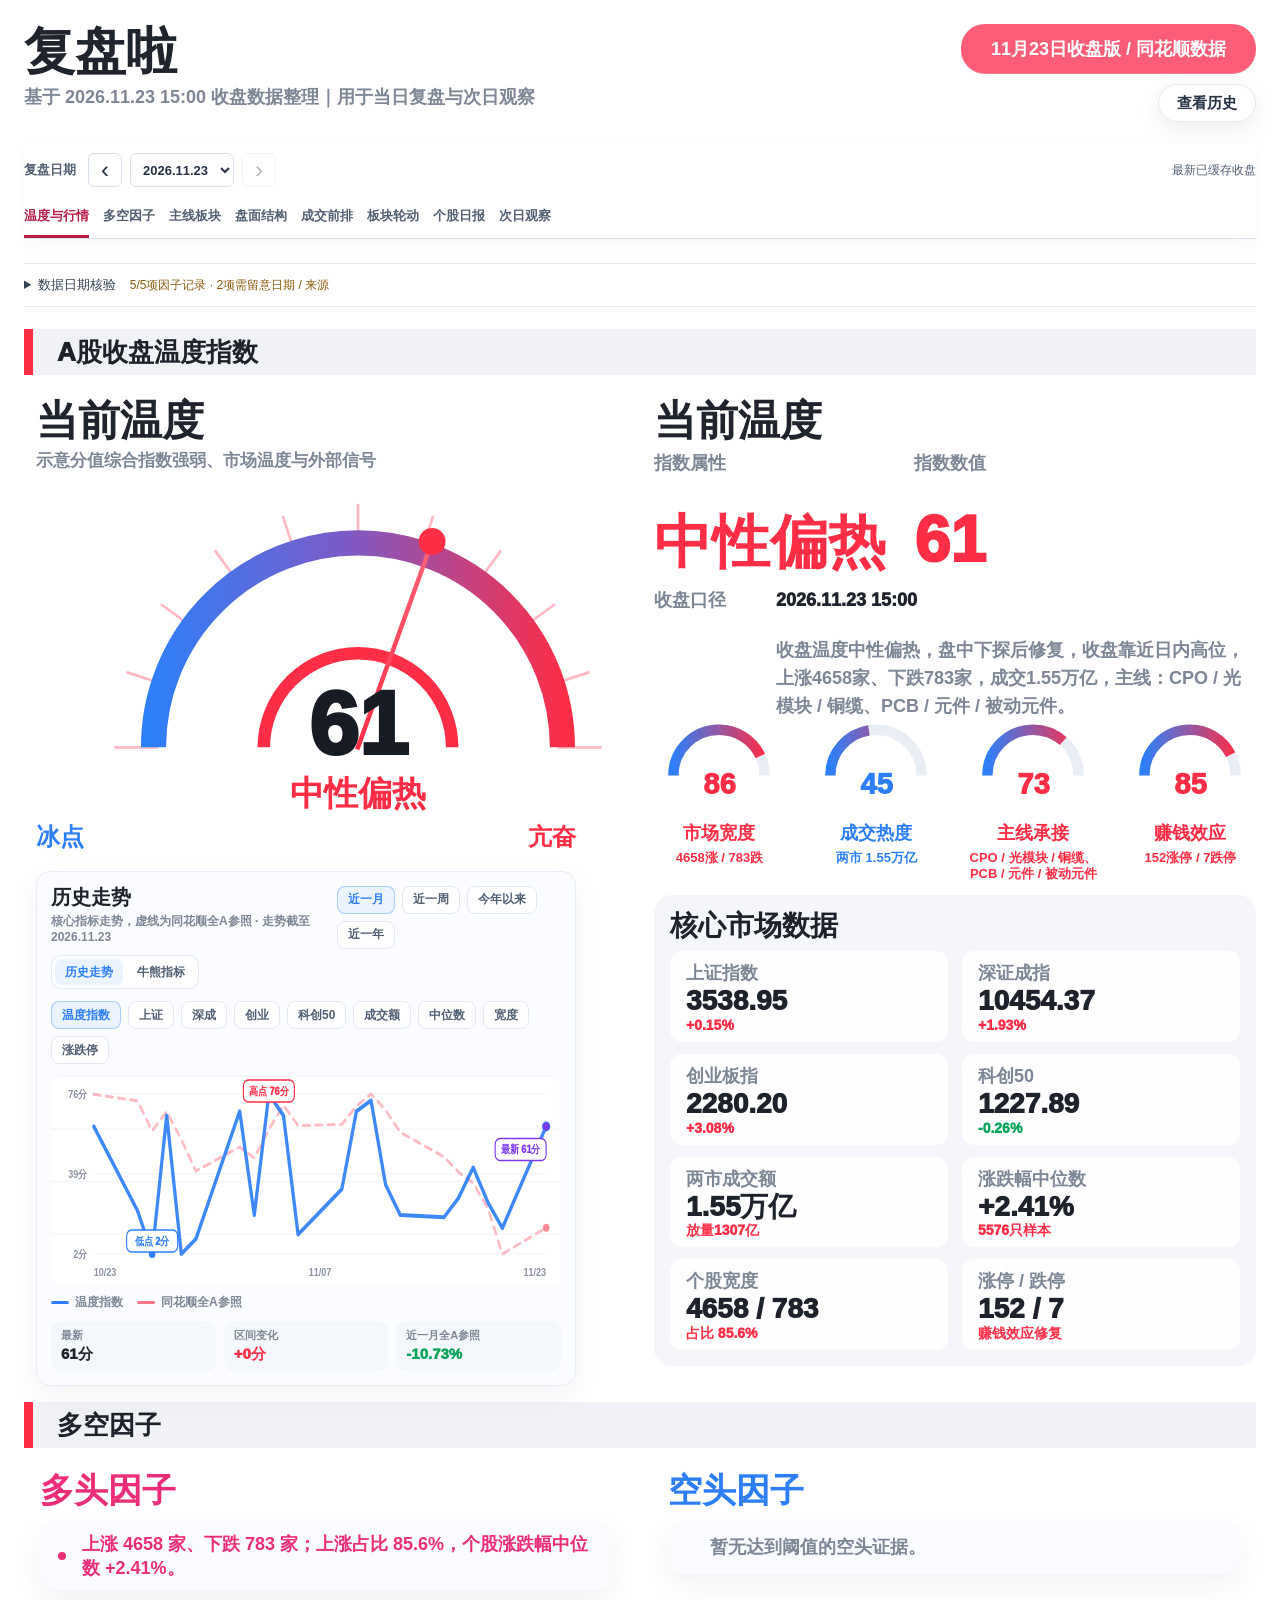
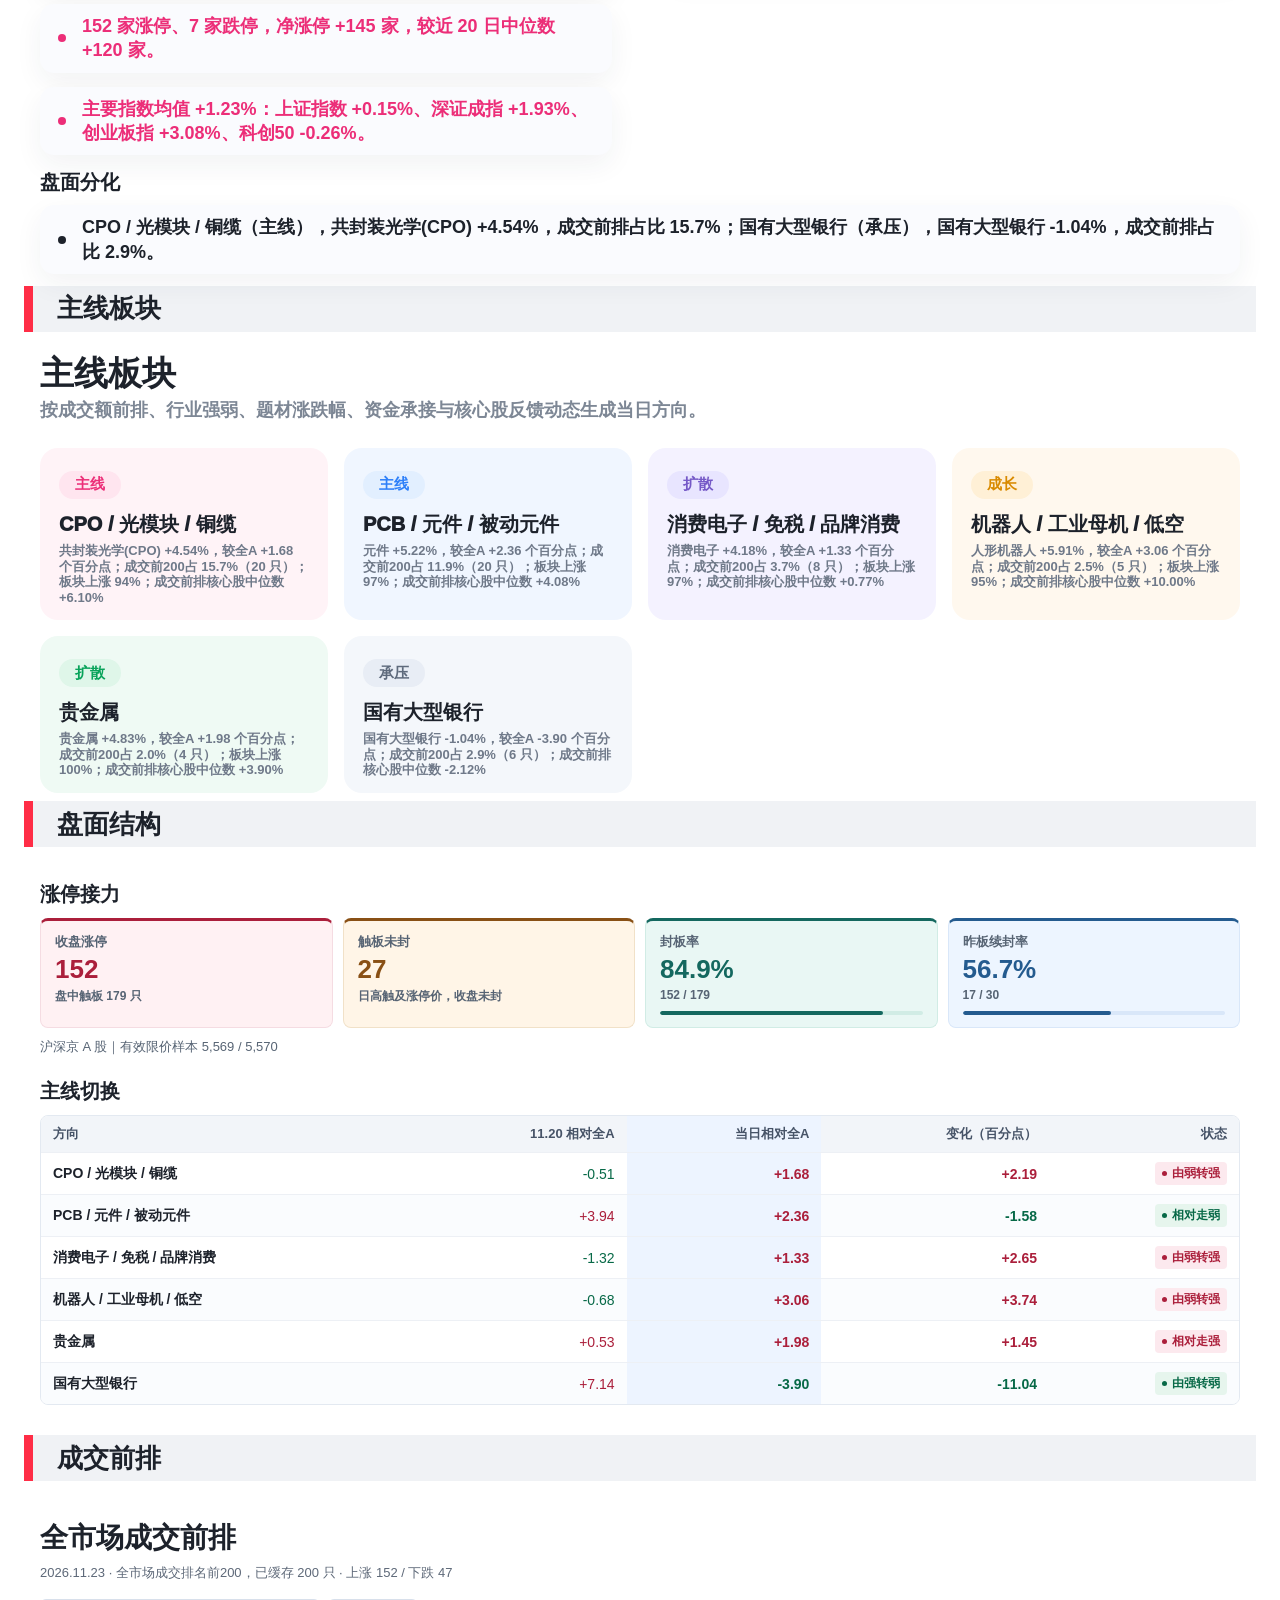
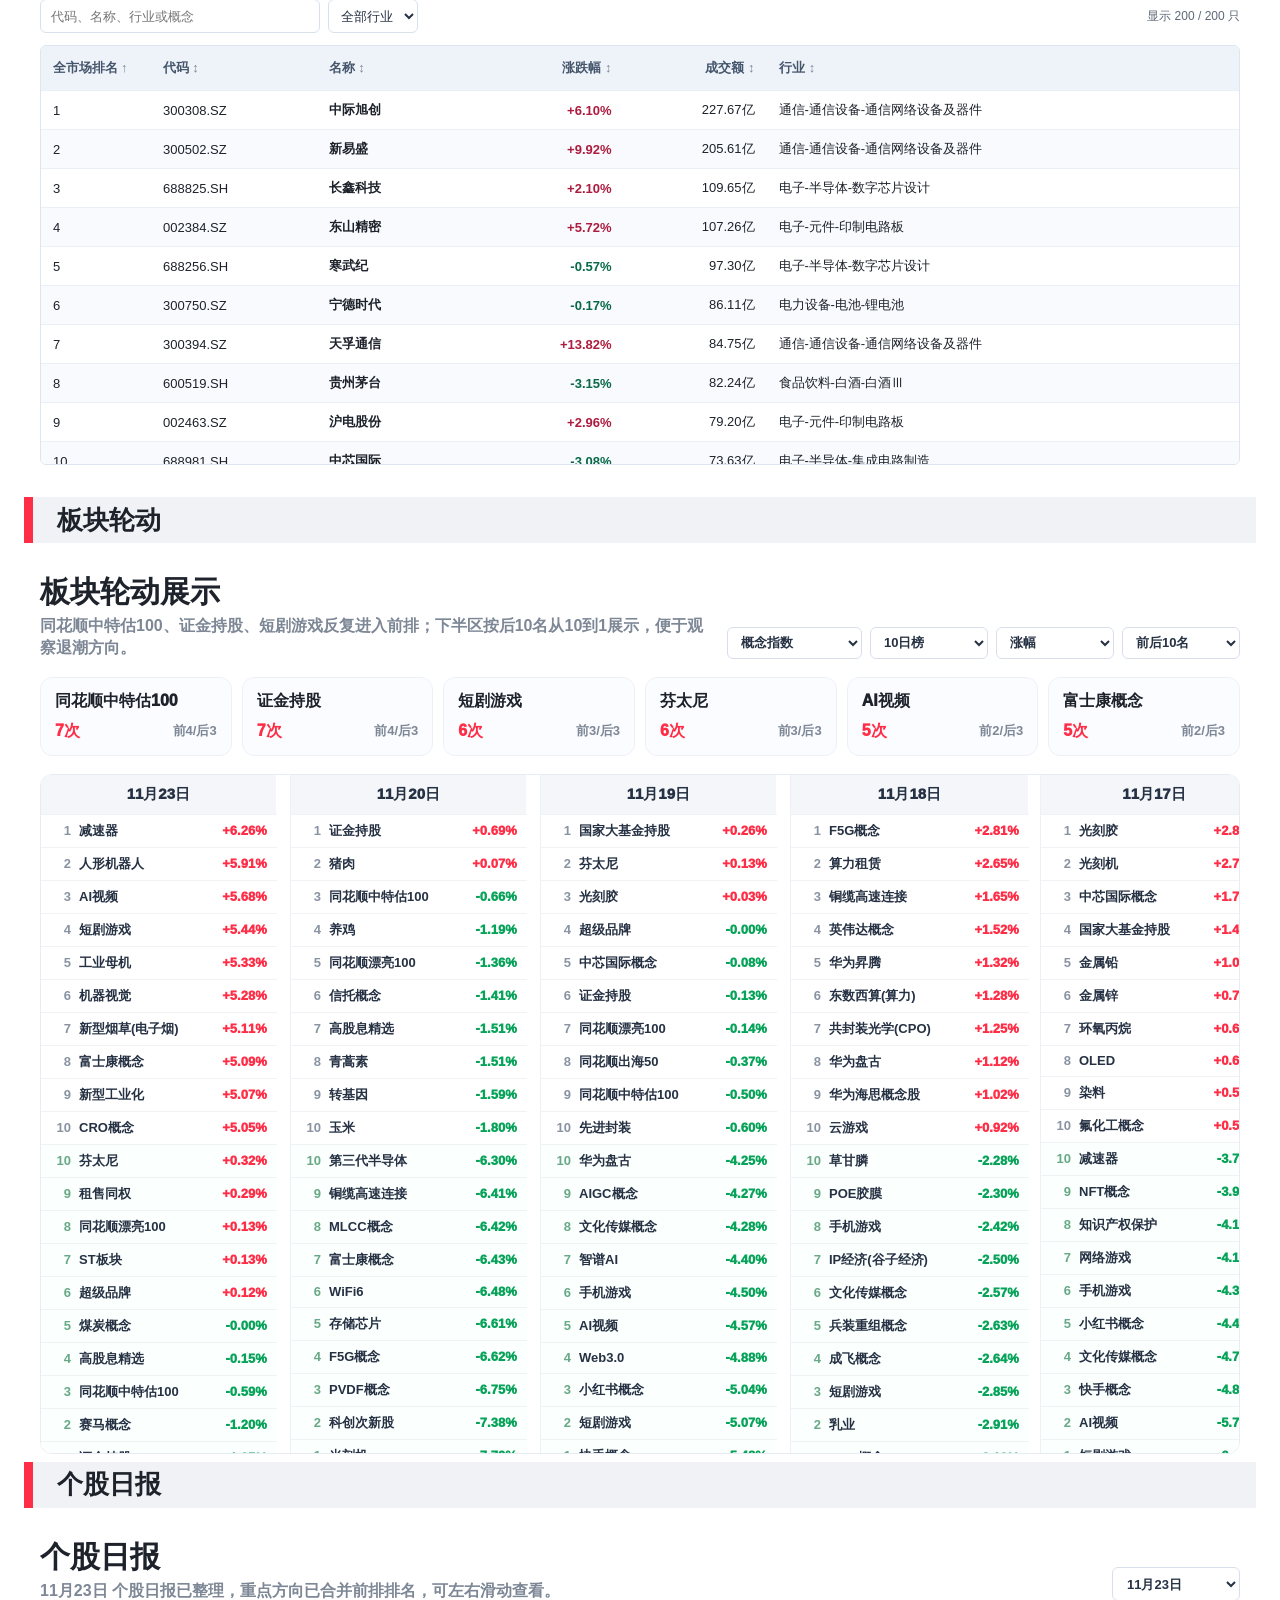
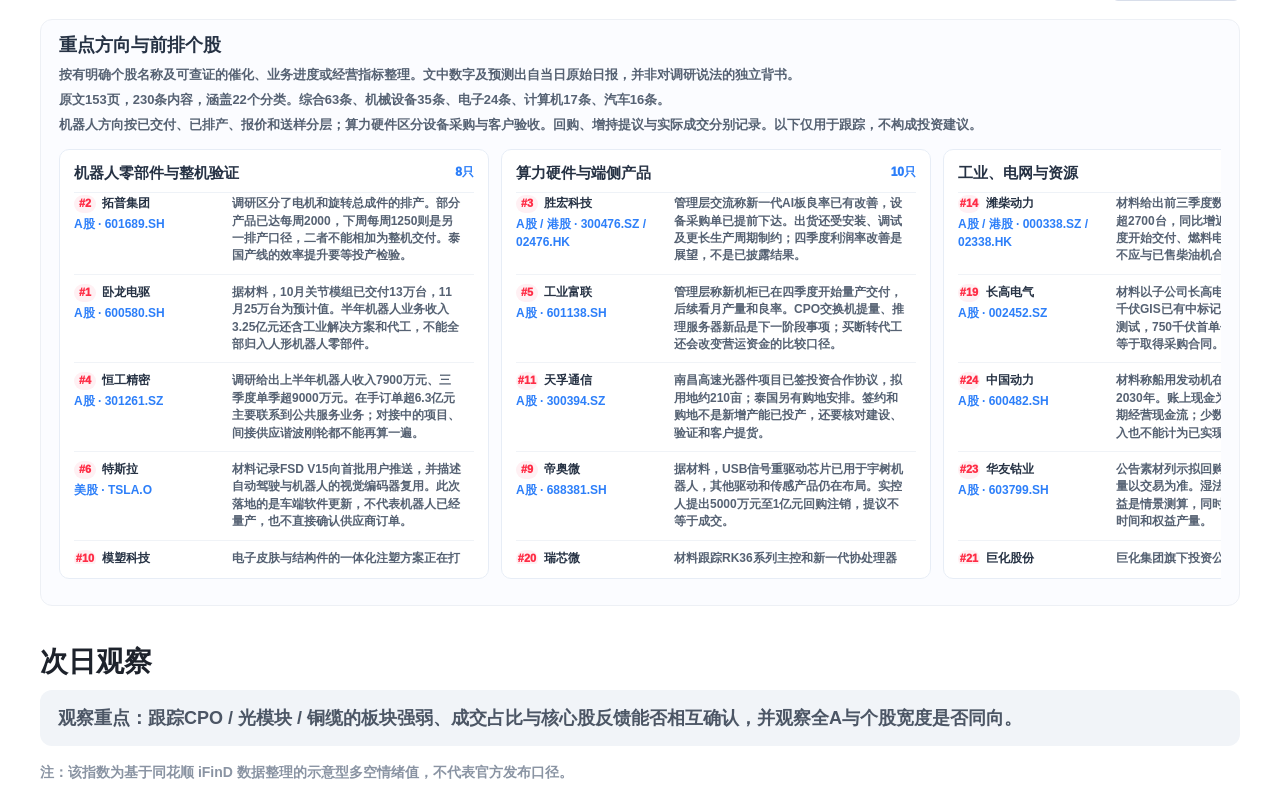
==== index.html @ f0642ec9 "Update 复盘啦 2026-11-23 17:15" ====
<!doctype html>
<html lang="zh-CN" class="app-loading">
<head>
  <meta charset="utf-8">
  <meta name="viewport" content="width=device-width, initial-scale=1">
  <title>复盘啦</title>
  <link rel="icon" href="data:,">
  <link rel="stylesheet" href="assets/workbench.css?v=874c11f32b">
  <style>
    :root {
      --ink: #1d222b;
      --muted: #7d8795;
      --soft: #f4f6fa;
      --soft-2: #fafbfe;
      --red: #ff2d46;
      --pink: #ec2e78;
      --blue: #2d7ff9;
      --purple: #7559c7;
      --line: #edf0f5;
      --shadow: 0 10px 28px rgba(38, 49, 69, .06);
      --radius: 18px;
    }

    * {
      box-sizing: border-box;
    }

    body {
      margin: 0;
      background: #fff;
      color: var(--ink);
      font-family: "Microsoft YaHei", "PingFang SC", "Helvetica Neue", Arial, sans-serif;
      letter-spacing: 0;
    }

    .page {
      width: min(1500px, calc(100vw - 48px));
      margin: 0 auto;
      padding: 28px 0 26px;
    }

    .topbar {
      display: flex;
      align-items: flex-start;
      justify-content: space-between;
      gap: 24px;
      margin-bottom: 42px;
    }

    h1 {
      margin: 0;
      font-size: clamp(36px, 4vw, 60px);
      line-height: .95;
      font-weight: 900;
      color: #20242d;
    }

    .subtitle {
      margin-top: 8px;
      color: var(--muted);
      font-size: 18px;
      font-weight: 700;
    }

    .badge {
      flex: 0 0 auto;
      margin-top: -4px;
      padding: 13px 30px;
      border-radius: 24px;
      background: #fb5d78;
      color: #fff;
      font-size: 18px;
      font-weight: 900;
      box-shadow: inset 0 -1px 0 rgba(255, 255, 255, .2);
    }

    .top-actions {
      display: flex;
      flex-direction: column;
      align-items: flex-end;
      gap: 10px;
    }

    .history-button {
      border: 1px solid #e3e8f1;
      background: #fff;
      color: #263244;
      min-height: 38px;
      padding: 0 18px;
      border-radius: 20px;
      font: inherit;
      font-size: 15px;
      font-weight: 900;
      cursor: pointer;
      box-shadow: 0 8px 22px rgba(38, 49, 69, .08);
    }

    .history-button:hover {
      border-color: #ff8ca0;
      color: var(--red);
    }

    .history-overlay {
      position: fixed;
      inset: 0;
      display: none;
      align-items: flex-start;
      justify-content: center;
      padding: 72px 20px 32px;
      background: rgba(18, 24, 34, .36);
      z-index: 30;
    }

    .history-overlay.open {
      display: flex;
    }

    .history-dialog {
      width: min(980px, 100%);
      max-height: min(760px, calc(100vh - 96px));
      overflow: hidden;
      border-radius: 18px;
      background: #fff;
      box-shadow: 0 30px 80px rgba(18, 24, 34, .22);
    }

    .history-head {
      display: flex;
      align-items: center;
      justify-content: space-between;
      gap: 18px;
      padding: 22px 26px 16px;
      border-bottom: 1px solid var(--line);
    }

    .history-head h2 {
      margin: 0;
      font-size: 28px;
      line-height: 1;
      font-weight: 950;
    }

    .history-close {
      width: 36px;
      height: 36px;
      border: 0;
      border-radius: 50%;
      background: #f2f4f8;
      color: #4c5665;
      font-size: 24px;
      line-height: 1;
      cursor: pointer;
    }

    .history-list {
      max-height: calc(min(760px, 100vh - 96px) - 76px);
      overflow: auto;
      padding: 18px 22px 24px;
      display: grid;
      gap: 12px;
    }

    .history-item {
      display: grid;
      grid-template-columns: 118px 98px 1fr 120px;
      gap: 14px;
      align-items: center;
      padding: 16px 18px;
      border: 1px solid #edf0f5;
      border-radius: 14px;
      background: #fbfcff;
    }

    .history-date {
      font-size: 18px;
      font-weight: 950;
      color: var(--ink);
    }

    .history-score {
      color: var(--red);
      font-size: 25px;
      font-weight: 950;
      line-height: 1;
    }

    .history-score.blue {
      color: var(--blue);
    }

    .history-score.red {
      color: var(--red);
    }

    .history-score span {
      display: block;
      margin-top: 5px;
      color: var(--muted);
      font-size: 13px;
      font-weight: 900;
    }

    .history-summary {
      color: #4c5665;
      font-size: 15px;
      font-weight: 800;
      line-height: 1.45;
    }

    .history-view {
      justify-self: end;
      border: 0;
      border-radius: 18px;
      background: var(--red);
      color: #fff;
      min-height: 36px;
      padding: 0 18px;
      font: inherit;
      font-size: 14px;
      font-weight: 950;
      cursor: pointer;
    }

    .history-empty {
      padding: 28px 18px;
      border-radius: 14px;
      background: #f6f8fb;
      color: var(--muted);
      font-size: 16px;
      font-weight: 800;
      text-align: center;
    }

    .overview {
      display: grid;
      grid-template-columns: 1fr 1.06fr;
      gap: 62px;
      align-items: start;
      margin-bottom: 16px;
    }

    .section-title {
      margin: 0;
      font-size: 42px;
      line-height: 1.05;
      font-weight: 900;
      color: #20242d;
    }

    .section-subtitle {
      margin-top: 6px;
      color: var(--muted);
      font-size: 17px;
      font-weight: 700;
    }

    .gauge-panel {
      min-width: 0;
      position: relative;
      padding-left: 12px;
    }

    .large-gauge {
      position: relative;
      width: min(640px, 100%);
      margin: 18px 0 0 44px;
      aspect-ratio: 1.55 / 1;
    }

    .large-gauge svg {
      display: block;
      width: 100%;
      height: 100%;
      overflow: visible;
    }

    .score-center {
      position: absolute;
      left: 50%;
      top: 72%;
      transform: translate(-50%, -50%);
      text-align: center;
    }

    .score-center strong {
      display: block;
      font-size: clamp(58px, 7vw, 92px);
      line-height: .85;
      font-weight: 950;
      color: #171b24;
    }

    .score-center span {
      display: block;
      margin-top: 14px;
      font-size: clamp(26px, 3vw, 34px);
      line-height: 1;
      font-weight: 950;
      color: var(--red);
      white-space: nowrap;
    }

    .page[data-tone="blue"] .score-center span,
    .page[data-tone="blue"] .status-value {
      color: var(--blue);
    }

    .page[data-tone="red"] .score-center span,
    .page[data-tone="red"] .status-value {
      color: var(--red);
    }

    .gauge-labels {
      display: flex;
      justify-content: space-between;
      width: min(650px, calc(100% - 16px));
      margin: -28px 0 0 0;
      color: var(--blue);
      font-size: 24px;
      font-weight: 950;
    }

    .gauge-labels span:last-child {
      color: var(--red);
    }

    .history-trend {
      width: min(650px, calc(100% - 16px));
      margin: 18px 0 0 0;
      padding: 14px;
      border: 1px solid #e8edf5;
      border-radius: 14px;
      background: #fbfcff;
      box-shadow: 0 10px 28px rgba(38, 49, 69, .05);
    }

    .history-trend-head {
      display: flex;
      align-items: flex-start;
      justify-content: space-between;
      gap: 14px;
      min-height: 64px;
    }

    .history-trend-title {
      margin: 0;
      color: var(--ink);
      font-size: 20px;
      line-height: 1.15;
      font-weight: 950;
    }

    .history-trend-sub {
      margin-top: 4px;
      color: var(--muted);
      font-size: 12px;
      line-height: 1.35;
      font-weight: 800;
    }

    .trend-range-controls,
    .trend-metric-controls {
      display: flex;
      flex-wrap: wrap;
      gap: 7px;
    }

    .trend-metric-controls {
      margin-top: 12px;
    }

    .trend-view-controls {
      display: inline-flex;
      align-items: center;
      gap: 4px;
      padding: 3px;
      border: 1px solid #e2e8f2;
      border-radius: 10px;
      background: #fff;
      margin-top: 10px;
    }

    .trend-view-button {
      min-height: 26px;
      border: 0;
      border-radius: 7px;
      background: transparent;
      color: #516073;
      padding: 0 10px;
      font: inherit;
      font-size: 12px;
      font-weight: 950;
      cursor: pointer;
    }

    .trend-view-button:focus {
      outline: none;
    }

    .trend-view-button:focus-visible {
      box-shadow: 0 0 0 2px rgba(45, 127, 249, .18);
    }

    .trend-view-button.is-active {
      background: #eaf3ff;
      color: var(--blue);
    }

    .trend-button {
      min-height: 28px;
      border: 1px solid #e2e8f2;
      border-radius: 8px;
      background: #fff;
      color: #516073;
      padding: 0 10px;
      font: inherit;
      font-size: 12px;
      font-weight: 900;
      cursor: pointer;
    }

    .trend-button.is-active {
      border-color: rgba(45, 127, 249, .35);
      background: #eaf3ff;
      color: var(--blue);
    }

    .history-trend[data-view="bullbear"] .trend-range-controls {
      opacity: 0;
      pointer-events: none;
    }

    .trend-slider {
      min-width: 0;
      overflow: hidden;
      transition: height .24s ease;
    }

    .history-trend[data-view="history"] .trend-slider {
      min-height: 381px;
    }

    .history-trend[data-view="bullbear"] .trend-slider {
      min-height: 483px;
    }

    .trend-track {
      display: flex;
      align-items: flex-start;
      transition: transform .36s ease;
      will-change: transform;
    }

    .history-trend[data-view="bullbear"] .trend-track {
      transform: translateX(-100%);
    }

    .trend-pane {
      flex: 0 0 100%;
      min-width: 0;
    }

    .bullbear-panel {
      padding-top: 10px;
    }

    .bullbear-hero {
      padding: 13px;
      border: 1px solid #e8edf5;
      border-radius: 12px;
      background:
        radial-gradient(circle at 16% 24%, rgba(45, 127, 249, .10), transparent 30%),
        radial-gradient(circle at 86% 18%, rgba(255, 45, 70, .10), transparent 28%),
        linear-gradient(135deg, #ffffff 0%, #f7fbff 100%);
    }

    .bullbear-hero-top {
      display: flex;
      justify-content: space-between;
      gap: 12px;
      align-items: flex-start;
    }

    .bullbear-kicker {
      color: var(--muted);
      font-size: 12px;
      line-height: 1.2;
      font-weight: 900;
    }

    .bullbear-score {
      display: flex;
      align-items: baseline;
      gap: 8px;
      margin-top: 2px;
    }

    .bullbear-score strong {
      color: var(--ink);
      font-size: 40px;
      line-height: 1;
      font-weight: 950;
    }

    .bullbear-score span {
      color: var(--blue);
      font-size: 16px;
      line-height: 1.1;
      font-weight: 950;
    }

    .bullbear-date {
      color: #7d8795;
      font-size: 12px;
      font-weight: 900;
      white-space: nowrap;
    }

    .bullbear-meter-shell {
      display: grid;
      grid-template-columns: 64px minmax(0, 1fr) 64px;
      gap: 14px;
      align-items: center;
      margin-top: 10px;
    }

    .bullbear-animal {
      width: 64px;
      height: 64px;
      border-radius: 18px;
      display: grid;
      place-items: center;
      border: 1px solid #e6edf6;
      background: #fff;
      box-shadow: 0 10px 20px rgba(31, 45, 68, .12), inset 0 1px 0 rgba(255, 255, 255, .9);
      overflow: visible;
    }

    .bullbear-animal img {
      width: 60px;
      height: 60px;
      display: block;
      object-fit: contain;
      filter: drop-shadow(0 8px 12px rgba(31, 45, 68, .18));
    }

    .bullbear-animal.bear {
      background: linear-gradient(145deg, #ffffff 0%, #eaf3ff 100%);
    }

    .bullbear-animal.bear img {
      transform: rotate(-3deg) scale(1.08);
    }

    .bullbear-animal.bull {
      background: linear-gradient(145deg, #fff 0%, #fff0f2 100%);
    }

    .bullbear-animal.bull img {
      transform: rotate(3deg) scale(1.12);
    }

    .bullbear-meter {
      height: 10px;
      border-radius: 999px;
      background: #eef3f8;
      overflow: visible;
      position: relative;
    }

    .bullbear-meter::after {
      content: "";
      position: absolute;
      inset: 0;
      border-radius: inherit;
      box-shadow: inset 0 0 0 1px rgba(126, 139, 158, .08);
    }

    .bullbear-meter i {
      position: relative;
      z-index: 1;
      display: block;
      height: 100%;
      width: 0;
      border-radius: inherit;
      background: linear-gradient(90deg, #2d7ff9 0%, #7c5bc6 50%, #ff2d46 100%);
      box-shadow: 0 5px 12px rgba(45, 127, 249, .18);
    }

    .bullbear-marker {
      position: absolute;
      z-index: 2;
      top: 50%;
      left: 0;
      width: 14px;
      height: 14px;
      border: 3px solid #fff;
      border-radius: 999px;
      background: var(--ink);
      box-shadow: 0 4px 12px rgba(31, 45, 68, .22);
      transform: translate(-50%, -50%);
    }

    .bullbear-scale {
      display: flex;
      justify-content: space-between;
      margin: 6px 66px 0;
      color: #7d8795;
      font-size: 11px;
      font-weight: 900;
    }

    .bullbear-scale span:first-child {
      color: var(--blue);
    }

    .bullbear-scale span:last-child {
      color: var(--red);
    }

    .bullbear-summary {
      margin: 9px 0 0;
      color: #566273;
      font-size: 12px;
      line-height: 1.42;
      font-weight: 850;
    }

    .bullbear-grid {
      display: grid;
      grid-template-columns: repeat(2, minmax(0, 1fr));
      gap: 8px;
      margin-top: 8px;
    }

    .bullbear-item {
      min-width: 0;
      padding: 9px;
      border: 1px solid #ecf1f7;
      border-radius: 10px;
      background: #fff;
    }

    .bullbear-item-head {
      display: flex;
      justify-content: space-between;
      gap: 8px;
      align-items: center;
      color: #263244;
      font-size: 13px;
      font-weight: 950;
    }

    .bullbear-item-head b {
      color: var(--blue);
      font-size: 16px;
      white-space: nowrap;
    }

    .bullbear-item[data-tone="red"] .bullbear-item-head b {
      color: var(--red);
    }

    .bullbear-item[data-tone="neutral"] .bullbear-item-head b {
      color: #7c5bc6;
    }

    .bullbear-item-value {
      margin-top: 6px;
      color: var(--ink);
      font-size: 13px;
      line-height: 1.25;
      font-weight: 900;
    }

    .bullbear-item-desc {
      margin-top: 4px;
      color: #7d8795;
      font-size: 11px;
      line-height: 1.35;
      font-weight: 800;
    }

    .bullbear-bar {
      height: 5px;
      margin-top: 8px;
      border-radius: 999px;
      background: #eef3f8;
      overflow: hidden;
    }

    .bullbear-bar i {
      display: block;
      height: 100%;
      width: 0;
      border-radius: inherit;
      background: var(--blue);
    }

    .bullbear-item[data-tone="red"] .bullbear-bar i {
      background: var(--red);
    }

    .bullbear-item[data-tone="neutral"] .bullbear-bar i {
      background: #7c5bc6;
    }

    .bullbear-note {
      margin-top: 8px;
      color: #8994a4;
      font-size: 11px;
      line-height: 1.35;
      font-weight: 800;
    }

    .trend-chart-wrap {
      position: relative;
      height: 210px;
      margin-top: 12px;
      border-radius: 12px;
      background:
        linear-gradient(to bottom, rgba(235, 239, 246, .8) 1px, transparent 1px) 0 0 / 100% 25%,
        #fff;
      overflow: hidden;
      cursor: crosshair;
    }

    .trend-chart {
      width: 100%;
      height: 100%;
      display: block;
    }

    .trend-empty {
      position: absolute;
      inset: 0;
      display: grid;
      place-items: center;
      color: var(--muted);
      font-size: 14px;
      font-weight: 900;
      background: rgba(255, 255, 255, .84);
    }

    .trend-empty[hidden] {
      display: none;
    }

    .trend-chart text {
      font-family: "Microsoft YaHei", "PingFang SC", "Helvetica Neue", Arial, sans-serif;
      letter-spacing: 0;
    }

    .app-loading .page,
    .app-loading .history-overlay {
      visibility: hidden;
    }

    .app-loading-screen {
      position: fixed;
      inset: 0;
      z-index: 100;
      display: grid;
      place-items: center;
      padding: 24px;
      background: #fff;
      opacity: 0;
      visibility: hidden;
      transition: opacity .18s ease, visibility .18s ease;
    }

    .app-loading .app-loading-screen {
      opacity: 1;
      visibility: visible;
    }

    .app-loading-card {
      width: min(360px, 88vw);
      text-align: center;
    }

    .app-loading-brand {
      color: var(--ink);
      font-size: 34px;
      line-height: 1;
      font-weight: 950;
    }

    .app-loading-spinner {
      width: 34px;
      height: 34px;
      margin: 24px auto 18px;
      border: 3px solid #e7edf7;
      border-top-color: var(--blue);
      border-right-color: var(--red);
      border-radius: 50%;
      animation: app-loading-spin .8s linear infinite;
    }

    .app-loading-text {
      color: var(--muted);
      font-size: 15px;
      font-weight: 800;
    }

    @keyframes app-loading-spin {
      to { transform: rotate(360deg); }
    }

    .trend-summary {
      display: grid;
      grid-template-columns: repeat(3, minmax(0, 1fr));
      gap: 8px;
      margin-top: 10px;
    }

    .trend-stat {
      min-width: 0;
      padding: 8px 10px;
      border-radius: 10px;
      background: #f4f7fb;
    }

    .trend-stat span {
      display: block;
      color: var(--muted);
      font-size: 11px;
      line-height: 1.2;
      font-weight: 900;
    }

    .trend-stat b {
      display: block;
      margin-top: 4px;
      color: var(--ink);
      font-size: 15px;
      line-height: 1.1;
      font-weight: 950;
      white-space: nowrap;
      overflow: hidden;
      text-overflow: ellipsis;
    }

    .trend-stat b.up {
      color: var(--red);
    }

    .trend-stat b.down {
      color: #08a35a;
    }

    .trend-legend {
      display: flex;
      gap: 14px;
      align-items: center;
      margin-top: 8px;
      color: var(--muted);
      font-size: 12px;
      font-weight: 900;
    }

    .trend-legend span {
      display: inline-flex;
      align-items: center;
      gap: 6px;
    }

    .trend-legend i {
      width: 18px;
      height: 3px;
      border-radius: 999px;
      background: var(--blue);
    }

    .trend-legend .ref i {
      background: var(--red);
      opacity: .65;
    }

    .status-panel {
      min-width: 0;
    }

    .status-head {
      display: flex;
      align-items: center;
      gap: 30px;
      margin: 8px 0 6px;
      color: var(--muted);
      font-size: 18px;
      font-weight: 900;
    }

    .status-value {
      display: flex;
      gap: 30px;
      align-items: baseline;
      margin-top: 38px;
      color: var(--red);
      font-weight: 950;
    }

    .status-head span:first-child,
    .status-value .mood {
      flex: 0 0 clamp(180px, 18vw, 250px);
      min-width: 0;
    }

    .status-head span:last-child,
    .status-value .number {
      flex: 0 0 auto;
    }

    .status-value .mood {
      display: inline-block;
      font-size: clamp(38px, 4.5vw, 58px);
      line-height: .9;
      white-space: nowrap;
      word-break: keep-all;
      overflow-wrap: normal;
    }

    .status-value .number {
      font-size: clamp(46px, 5vw, 64px);
      line-height: .85;
    }

    .date-row {
      display: grid;
      grid-template-columns: 100px 1fr;
      gap: 22px;
      margin-top: 18px;
      font-size: 18px;
      line-height: 1.55;
      color: var(--muted);
      font-weight: 800;
    }

    .date-row strong {
      color: var(--ink);
      font-weight: 950;
    }

    .mini-gauges {
      display: grid;
      grid-template-columns: repeat(4, minmax(116px, 1fr));
      gap: 26px;
      margin-top: 2px;
    }

    .mini-gauge {
      text-align: center;
      min-width: 0;
    }

    .mini-gauge svg {
      width: 124px;
      max-width: 100%;
      height: 62px;
      overflow: visible;
    }

    .mini-gauge .mini-number {
      margin-top: -18px;
      color: var(--red);
      font-size: 29px;
      line-height: 1;
      font-weight: 950;
    }

    .mini-gauge .mini-title {
      margin-top: 24px;
      color: var(--red);
      font-size: 18px;
      font-weight: 950;
      line-height: 1.15;
    }

    .mini-gauge .mini-desc {
      margin-top: 6px;
      color: var(--red);
      font-size: 13px;
      font-weight: 800;
      line-height: 1.25;
      min-height: 32px;
      max-width: 150px;
      margin-left: auto;
      margin-right: auto;
      overflow-wrap: anywhere;
    }

    .mini-gauge.is-low .mini-number,
    .mini-gauge.is-low .mini-title,
    .mini-gauge.is-low .mini-desc {
      color: var(--blue);
    }

    .mini-gauge.is-high .mini-number,
    .mini-gauge.is-high .mini-title,
    .mini-gauge.is-high .mini-desc {
      color: var(--red);
    }

    .sentiment-v2 {
      display: none;
      margin-top: 18px;
      padding: 14px 16px;
      border: 1px solid #e4ebf5;
      border-radius: 16px;
      background: linear-gradient(180deg, #ffffff 0%, #f7faff 100%);
    }

    .sentiment-v2[hidden] {
      display: none;
    }

    .sentiment-v2-head {
      display: flex;
      align-items: flex-start;
      justify-content: space-between;
      gap: 18px;
    }

    .sentiment-v2-title {
      margin: 0;
      color: var(--ink);
      font-size: 18px;
      line-height: 1.15;
      font-weight: 950;
    }

    .sentiment-v2-desc {
      margin: 6px 0 0;
      color: var(--muted);
      font-size: 12px;
      line-height: 1.55;
      font-weight: 850;
    }

    .sentiment-v2-score {
      display: grid;
      justify-items: end;
      gap: 4px;
      flex: 0 0 auto;
      color: var(--blue);
      font-weight: 950;
    }

    .sentiment-v2[data-tone="red"] .sentiment-v2-score {
      color: var(--red);
    }

    .sentiment-v2-score span {
      font-size: 14px;
      white-space: nowrap;
    }

    .sentiment-v2-score strong {
      font-size: 40px;
      line-height: .85;
    }

    .sentiment-v2-compare {
      display: flex;
      flex-wrap: wrap;
      gap: 8px;
      margin-top: 12px;
    }

    .sentiment-v2-compare span {
      display: inline-flex;
      align-items: baseline;
      gap: 6px;
      padding: 6px 10px;
      border-radius: 999px;
      background: #f0f5fb;
      color: var(--muted);
      font-size: 12px;
      font-weight: 900;
    }

    .sentiment-v2-compare b {
      color: var(--ink);
      font-size: 14px;
    }

    .sentiment-v2-components {
      display: grid;
      grid-template-columns: repeat(auto-fit, minmax(132px, 1fr));
      gap: 8px;
      margin-top: 12px;
    }

    .sentiment-v2-component {
      min-width: 0;
      padding: 10px;
      border: 1px solid #e8eef6;
      border-radius: 12px;
      background: rgba(255, 255, 255, .9);
    }

    .sentiment-v2-component-head {
      display: flex;
      align-items: center;
      justify-content: space-between;
      gap: 8px;
      color: var(--ink);
      font-size: 12px;
      font-weight: 950;
    }

    .sentiment-v2-component-head b {
      color: var(--blue);
      font-size: 16px;
    }

    .sentiment-v2-component.is-high .sentiment-v2-component-head b {
      color: var(--red);
    }

    .sentiment-v2-bar {
      height: 5px;
      margin-top: 8px;
      overflow: hidden;
      border-radius: 999px;
      background: #eaf0f7;
    }

    .sentiment-v2-bar i {
      display: block;
      width: var(--score-percent, 0%);
      height: 100%;
      border-radius: inherit;
      background: linear-gradient(90deg, #2d7ff9 0%, #7b5bd6 52%, #ff2d46 100%);
    }

    .sentiment-v2-component p {
      margin: 7px 0 0;
      color: var(--muted);
      font-size: 11px;
      line-height: 1.35;
      font-weight: 800;
      overflow-wrap: anywhere;
    }

    .market-card {
      margin-top: 12px;
      padding: 16px;
      border-radius: var(--radius);
      background: var(--soft);
    }

    .market-card h3 {
      margin: 0 0 10px;
      font-size: 28px;
      line-height: 1.1;
      font-weight: 950;
    }

    .data-grid {
      display: grid;
      grid-template-columns: repeat(2, minmax(0, 1fr));
      gap: 12px 14px;
    }

    .data-item {
      min-height: 78px;
      padding: 13px 16px 10px;
      border-radius: 12px;
      background: rgba(255, 255, 255, .95);
      overflow: hidden;
    }

    .data-label {
      color: var(--muted);
      font-size: 18px;
      font-weight: 800;
      line-height: 1;
    }

    .data-main {
      margin-top: 6px;
      color: var(--ink);
      font-size: 28px;
      line-height: .95;
      font-weight: 950;
    }

    .data-change {
      margin-top: 3px;
      color: var(--red);
      font-size: 14px;
      line-height: 1;
      font-weight: 950;
    }

    .data-change.blue {
      color: var(--blue);
    }

    .data-change.green {
      color: #08a35a;
    }

    .bar-title {
      display: flex;
      align-items: center;
      height: 46px;
      margin: 8px 0 24px;
      padding-left: 24px;
      background: #f0f2f5;
      border-left: 9px solid var(--red);
      color: var(--ink);
      font-size: 26px;
      font-weight: 950;
    }

    .factor-grid {
      display: grid;
      grid-template-columns: 1fr 1fr;
      gap: 56px;
      padding: 0 16px;
      margin-bottom: 12px;
    }

    .factor h3 {
      margin: 0 0 12px;
      font-size: 34px;
      line-height: 1.1;
      font-weight: 950;
    }

    .factor.bull h3,
    .factor.bull li {
      color: var(--pink);
    }

    .factor.bear h3,
    .factor.bear li {
      color: var(--blue);
    }

    .factor.cross {
      grid-column: 1 / -1;
    }

    .factor.cross h3 {
      font-size: 20px;
    }

    .factor[hidden] {
      display: none;
    }

    .factor-grid.is-reviewed {
      row-gap: 16px;
    }

    .factor li.factor-empty {
      color: var(--muted);
    }

    .factor li.factor-empty::before {
      display: none;
    }

    .factor ul {
      list-style: none;
      padding: 0;
      margin: 0;
      display: grid;
      gap: 14px;
    }

    .factor li {
      position: relative;
      min-height: 52px;
      display: flex;
      align-items: center;
      padding: 10px 18px 10px 42px;
      border-radius: 14px;
      background: var(--soft-2);
      box-shadow: var(--shadow);
      font-size: 18px;
      font-weight: 800;
      line-height: 1.35;
    }

    .factor li::before {
      content: "";
      position: absolute;
      left: 18px;
      width: 8px;
      height: 8px;
      border-radius: 50%;
      background: currentColor;
    }

    .market-structure {
      --structure-up: #ab1f3b;
      --structure-down: #076947;
      padding: 10px 16px 22px;
    }

    .market-structure [hidden],
    [data-market-structure][hidden],
    [data-structure-bar][hidden] {
      display: none;
    }

    .market-structure h3 {
      margin: 0 0 10px;
      font-size: 20px;
    }

    .structure-metrics {
      display: grid;
      grid-template-columns: repeat(4, minmax(0, 1fr));
      gap: 10px;
      margin: 0 0 10px;
    }

    .structure-metric {
      --metric-accent: #245b8f;
      --metric-bg: #edf5ff;
      --metric-border: #d9e7f9;
      min-width: 0;
      padding: 12px 14px;
      border: 1px solid var(--metric-border);
      border-top: 3px solid var(--metric-accent);
      border-radius: 8px;
      background: var(--metric-bg);
    }

    .structure-metric[data-tone="sealed"] {
      --metric-accent: #ab1f3b;
      --metric-bg: #fff1f3;
      --metric-border: #f5dce2;
    }

    .structure-metric[data-tone="failed"] {
      --metric-accent: #895015;
      --metric-bg: #fff5e7;
      --metric-border: #f1e1c8;
    }

    .structure-metric[data-tone="seal-rate"] {
      --metric-accent: #14685f;
      --metric-bg: #e9f7f4;
      --metric-border: #d1ece5;
    }

    .structure-metric dt,
    .structure-caption {
      color: #576474;
      font-size: 13px;
    }

    .structure-metric dt {
      font-weight: 720;
    }

    .structure-metric dd {
      margin: 3px 0 0;
      color: var(--metric-accent);
      font-size: 26px;
      font-weight: 850;
      font-variant-numeric: tabular-nums;
    }

    .structure-metric small {
      display: block;
      margin-top: 3px;
      color: #576474;
      font-size: 12px;
      font-weight: 600;
    }

    .structure-metric progress {
      display: block;
      width: 100%;
      height: 4px;
      margin-top: 9px;
      appearance: none;
      border: 0;
      border-radius: 4px;
      overflow: hidden;
    }

    .structure-metric progress::-webkit-progress-bar { background: var(--metric-border); }
    .structure-metric progress::-webkit-progress-value { background: var(--metric-accent); border-radius: 4px; }
    .structure-metric progress::-moz-progress-bar { background: var(--metric-accent); border-radius: 4px; }

    .structure-themes {
      margin-top: 22px;
    }

    .structure-table-wrap {
      overflow-x: auto;
      border: 1px solid #e3e9f1;
      border-radius: 8px;
    }

    .structure-table {
      width: 100%;
      min-width: 610px;
      border-collapse: collapse;
      font-size: 14px;
      font-variant-numeric: tabular-nums;
    }

    .structure-table th, .structure-table td {
      padding: 9px 12px;
      text-align: right;
      border-top: 1px solid var(--line);
      white-space: nowrap;
    }

    .structure-table th:first-child, .structure-table td:first-child {
      text-align: left;
      white-space: normal;
    }

    .structure-table thead th {
      border-top: 0;
      background: #f2f5f9;
      color: #465367;
      font-size: 13px;
    }

    .structure-table tbody th {
      background: #fff;
      font-weight: 760;
    }

    .structure-table tbody tr:nth-child(even) > * {
      background: #fafcfe;
    }

    .structure-table :is(thead, tbody) tr > .structure-current {
      background: #edf4ff;
      font-weight: 780;
    }

    .structure-table td[data-tone="up"] { color: var(--structure-up); }
    .structure-table td[data-tone="down"] { color: var(--structure-down); }
    .structure-table td[data-tone="flat"] { color: #647184; }

    .structure-delta {
      font-weight: 780;
    }

    .structure-status {
      display: inline-flex;
      align-items: center;
      gap: 5px;
      padding: 3px 7px;
      border-radius: 4px;
      background: #edf1f5;
      color: #516071;
      font-size: 12px;
      font-weight: 760;
    }

    .structure-status::before {
      content: "";
      width: 5px;
      height: 5px;
      border-radius: 50%;
      background: currentColor;
    }

    .structure-status[data-tone="rising"] { color: var(--structure-up); background: #fce9ee; }
    .structure-status[data-tone="falling"] { color: var(--structure-down); background: #e6f5ed; }
    .structure-status[data-tone="strong"] { color: #245b8f; background: #e8f1fc; }
    .structure-status[data-tone="pressure"] { color: #895015; background: #fff1df; }

    @media (max-width: 620px) {
      .structure-metrics { grid-template-columns: repeat(2, minmax(0, 1fr)); }
      .structure-metric { padding: 10px; }
      .structure-table tr > :first-child {
        position: sticky;
        left: 0;
        z-index: 1;
        width: 150px;
        box-shadow: 1px 0 0 #e3e9f1;
      }
    }

    .blocks {
      padding: 0 16px;
      margin-top: 22px;
    }

    .blocks h2 {
      margin: 0;
      font-size: 34px;
      line-height: 1;
      font-weight: 950;
    }

    .blocks .desc {
      margin-top: 8px;
      color: var(--muted);
      font-size: 18px;
      font-weight: 800;
    }

    .block-grid {
      display: grid;
      grid-template-columns: repeat(auto-fit, minmax(230px, 1fr));
      gap: 16px;
      margin-top: 26px;
    }

    .block-card {
      min-height: 112px;
      padding: 22px 18px 14px;
      border-radius: 18px;
      background: #fff3f7;
      border: 1px solid transparent;
      cursor: pointer;
      transition: transform .16s ease, border-color .16s ease, box-shadow .16s ease;
    }

    .block-card:hover,
    .block-card:focus-visible,
    .block-card.is-selected {
      outline: 0;
      transform: translateY(-1px);
      border-color: #86bdff;
      box-shadow: 0 10px 24px rgba(45, 127, 249, .12);
    }

    .block-card:nth-child(2) {
      background: #f0f6ff;
    }

    .block-card:nth-child(3) {
      background: #f4f2ff;
    }

    .block-card:nth-child(4) {
      background: #fff8ee;
    }

    .block-card:nth-child(5) {
      background: #effaf4;
    }

    .block-card:nth-child(6) {
      background: #fff3f0;
    }

    .block-card.is-pressure {
      background: #f4f7fb;
    }

    .tag {
      display: inline-flex;
      align-items: center;
      height: 28px;
      padding: 0 16px;
      border-radius: 999px;
      background: #ffe5ef;
      color: var(--pink);
      font-size: 15px;
      font-weight: 950;
    }

    .block-card:nth-child(2) .tag {
      background: #e2efff;
      color: var(--blue);
    }

    .block-card:nth-child(3) .tag {
      background: #e8e5ff;
      color: var(--purple);
    }

    .block-card:nth-child(4) .tag {
      background: #fff0d6;
      color: #d98a00;
    }

    .block-card:nth-child(5) .tag {
      background: #dff6e9;
      color: #08a35a;
    }

    .block-card:nth-child(6) .tag,
    .block-card.is-pressure .tag {
      background: #e8edf5;
      color: #5e6a7c;
    }

    .block-name {
      margin-top: 14px;
      color: var(--ink);
      font-size: 20px;
      line-height: 1.1;
      font-weight: 950;
    }

    .block-note {
      margin-top: 8px;
      color: #6f7989;
      font-size: 13px;
      line-height: 1.2;
      font-weight: 800;
    }

    .block-detail {
      margin-top: 16px;
    }

    .block-detail[hidden] {
      display: none;
    }

    .rotation {
      padding: 0 16px;
      margin-top: 34px;
    }

    .rotation-head {
      display: flex;
      align-items: flex-end;
      justify-content: space-between;
      gap: 18px;
      margin-bottom: 18px;
    }

    .rotation h2 {
      margin: 0;
      font-size: 30px;
      line-height: 1;
      font-weight: 950;
    }

    .rotation-desc {
      margin-top: 8px;
      color: var(--muted);
      font-size: 16px;
      font-weight: 800;
      line-height: 1.35;
    }

    .rotation-controls {
      flex: 0 0 auto;
      display: flex;
      flex-wrap: wrap;
      justify-content: flex-end;
      gap: 8px;
      max-width: 720px;
    }

    .rotation-select {
      min-height: 32px;
      min-width: 118px;
      border: 1px solid #d8deea;
      border-radius: 6px;
      background: #fff;
      color: #263244;
      padding: 0 26px 0 9px;
      font: inherit;
      font-size: 13px;
      font-weight: 850;
    }

    .rotation-frequency {
      display: grid;
      grid-template-columns: repeat(6, minmax(0, 1fr));
      gap: 10px;
      margin-bottom: 18px;
    }

    .rotation-chip {
      min-width: 0;
      min-height: 72px;
      padding: 13px 14px;
      border: 1px solid #edf0f5;
      border-radius: 12px;
      background: #fbfcff;
      cursor: pointer;
    }

    .rotation-chip.is-selected {
      border-color: #78aefc;
      background: #eef6ff;
    }

    .rotation-chip-name {
      overflow: hidden;
      color: var(--ink);
      font-size: 16px;
      font-weight: 950;
      white-space: nowrap;
      text-overflow: ellipsis;
    }

    .rotation-chip-meta {
      display: flex;
      align-items: center;
      justify-content: space-between;
      gap: 8px;
      margin-top: 9px;
      color: var(--muted);
      font-size: 13px;
      font-weight: 850;
    }

    .rotation-count {
      color: var(--red);
      font-size: 16px;
      font-weight: 950;
    }

    .rotation-scroll {
      max-height: 680px;
      overflow: auto;
      border: 1px solid #e7ebf2;
      border-radius: 12px;
      background: #fff;
    }

    .rotation-board {
      display: grid;
      grid-auto-flow: column;
      grid-auto-columns: max-content;
      min-width: 1280px;
    }

    .rotation-day {
      display: grid;
      grid-template-columns: 30px max-content 88px;
      min-width: 250px;
      align-content: start;
      border-right: 1px solid #edf0f5;
    }

    .rotation-day:last-child {
      border-right: 0;
    }

    .rotation-date {
      position: sticky;
      top: 0;
      z-index: 1;
      grid-column: 1 / -1;
      padding: 10px 12px;
      background: #f4f6fa;
      color: #263244;
      font-size: 15px;
      font-weight: 950;
      text-align: center;
    }

    .rotation-row {
      display: contents;
      font-size: 13px;
      font-weight: 850;
      cursor: pointer;
    }

    .rotation-row > * {
      display: flex;
      align-items: center;
      min-height: 31px;
      padding-top: 7px;
      padding-bottom: 7px;
      border-top: 1px solid #f0f2f6;
      background: #fff;
      cursor: pointer;
    }

    .rotation-row.loss > * {
      background: #fbfffd;
    }

    .rotation-row.is-selected > * {
      background: #bfe3ff;
    }

    .rotation-rank {
      justify-content: flex-end;
      padding-left: 10px;
      color: #8993a2;
      text-align: right;
    }

    .rotation-row.loss .rotation-rank {
      color: #68a987;
    }

    .rotation-name {
      padding-left: 8px;
      padding-right: 10px;
      color: #263244;
      white-space: nowrap;
    }

    .rotation-pct {
      justify-content: flex-end;
      padding-left: 8px;
      padding-right: 10px;
      color: var(--red);
      text-align: right;
      font-weight: 950;
    }

    .rotation-pct.down {
      color: #08a35a;
    }

    .rotation-pct .ratio-up {
      color: var(--red);
    }

    .rotation-pct .ratio-sep {
      color: #6d7786;
      padding: 0 1px;
    }

    .rotation-pct .ratio-down {
      color: #08a35a;
    }

    .rotation-detail {
      margin-top: 12px;
      border: 1px solid #e4eaf3;
      border-radius: 12px;
      background: #fff;
      overflow: hidden;
    }

    .rotation-detail[hidden] {
      display: none;
    }

    .rotation-detail-head {
      display: flex;
      align-items: flex-start;
      justify-content: space-between;
      gap: 12px;
      padding: 12px 14px;
      border-bottom: 1px solid #edf1f7;
      background: #fbfcff;
    }

    .rotation-detail-title {
      color: var(--ink);
      font-size: 17px;
      font-weight: 950;
    }

    .rotation-detail-meta {
      margin-top: 4px;
      display: flex;
      flex-wrap: wrap;
      gap: 5px 12px;
      color: var(--muted);
      font-size: 12px;
      font-weight: 800;
    }

    .rotation-detail-meta span {
      white-space: nowrap;
    }

    .rotation-detail-meta b {
      color: #263244;
      font-weight: 950;
    }

    .rotation-detail-meta .up {
      color: var(--red);
    }

    .rotation-detail-meta .down {
      color: #08a35a;
    }

    .rotation-detail-tabs {
      display: flex;
      gap: 8px;
      flex-wrap: wrap;
    }

    .rotation-detail-tab {
      min-height: 30px;
      border: 1px solid #d8deea;
      border-radius: 6px;
      background: #fff;
      color: #263244;
      padding: 0 10px;
      font: inherit;
      font-size: 12px;
      font-weight: 900;
      cursor: pointer;
    }

    .rotation-detail-tab.is-active {
      border-color: #78aefc;
      background: #eef6ff;
      color: var(--blue);
    }

    .rotation-detail-table-wrap {
      max-height: 420px;
      overflow: auto;
    }

    .rotation-detail-table {
      width: 100%;
      min-width: 1180px;
      border-collapse: collapse;
      font-size: 12px;
      font-weight: 820;
    }

    .rotation-detail-table th,
    .rotation-detail-table td {
      padding: 7px 8px;
      border-bottom: 1px solid #eef2f7;
      white-space: nowrap;
      text-align: right;
    }

    .rotation-detail-table th {
      position: sticky;
      top: 0;
      z-index: 1;
      background: #f4f6fa;
      color: #485366;
      font-weight: 950;
    }

    .rotation-detail-table th[data-rotation-detail-sort],
    .rotation-detail-table th[data-block-detail-sort] {
      cursor: pointer;
      user-select: none;
    }

    .rotation-detail-table th[data-rotation-detail-sort]::after,
    .rotation-detail-table th[data-block-detail-sort]::after {
      content: "↕";
      margin-left: 4px;
      color: #9aa6b5;
      font-size: 10px;
    }

    .rotation-detail-table th.is-sort-asc::after {
      content: "↑";
      color: var(--blue);
    }

    .rotation-detail-table th.is-sort-desc::after {
      content: "↓";
      color: var(--blue);
    }

    .rotation-detail-table th:nth-child(1),
    .rotation-detail-table td:nth-child(1) {
      text-align: center;
      color: #8390a3;
    }

    .rotation-detail-table th:nth-child(2),
    .rotation-detail-table td:nth-child(2),
    .rotation-detail-table th:nth-child(3),
    .rotation-detail-table td:nth-child(3) {
      text-align: left;
    }

    .rotation-stock-name {
      color: #263244;
      font-weight: 950;
    }

    .rotation-detail-table .up {
      color: var(--red);
    }

    .rotation-detail-table .down {
      color: #08a35a;
    }

    .rotation-detail-empty {
      padding: 18px 14px;
      color: var(--muted);
      font-size: 13px;
      font-weight: 850;
    }

    .stock-daily {
      padding: 0 16px;
      margin-top: 34px;
    }

    .stock-daily-head {
      display: flex;
      align-items: flex-end;
      justify-content: space-between;
      gap: 18px;
      margin-bottom: 18px;
    }

    .stock-daily h2 {
      margin: 0;
      font-size: 30px;
      line-height: 1;
      font-weight: 950;
    }

    .stock-daily-desc {
      margin-top: 8px;
      color: var(--muted);
      font-size: 16px;
      font-weight: 800;
      line-height: 1.35;
    }

    .stock-daily-select {
      flex: 0 0 auto;
      min-height: 34px;
      min-width: 128px;
      border: 1px solid #d8deea;
      border-radius: 6px;
      background: #fff;
      color: #263244;
      padding: 0 28px 0 10px;
      font: inherit;
      font-size: 13px;
      font-weight: 850;
    }

    .stock-daily-overview {
      display: grid;
      grid-template-columns: 1fr;
      gap: 14px;
      margin-bottom: 16px;
    }

    .stock-daily-card {
      min-width: 0;
      padding: 16px 18px;
      border: 1px solid #edf0f5;
      border-radius: 12px;
      background: #fbfcff;
    }

    .stock-daily-card h3 {
      margin: 0 0 10px;
      color: #263244;
      font-size: 18px;
      line-height: 1.1;
      font-weight: 950;
    }

    .stock-theme-list {
      min-width: 0;
    }

    .stock-daily-scroll {
      min-width: 0;
      display: flex;
      gap: 12px;
      overflow-x: auto;
      overscroll-behavior-x: contain;
      scroll-snap-type: x proximity;
      padding: 2px 2px 10px;
    }

    .stock-daily-scroll::-webkit-scrollbar {
      height: 8px;
    }

    .stock-daily-scroll::-webkit-scrollbar-thumb {
      border-radius: 999px;
      background: #c7d3e2;
    }

    .stock-daily-theme-card {
      flex: 0 0 min(430px, calc(100vw - 64px));
      min-width: 0;
      max-height: 430px;
      display: flex;
      flex-direction: column;
      padding: 14px;
      border: 1px solid #e7edf6;
      border-radius: 10px;
      background: #fff;
      scroll-snap-align: start;
    }

    .stock-daily-theme-head {
      display: flex;
      align-items: flex-start;
      justify-content: space-between;
      gap: 10px;
      padding-bottom: 10px;
      border-bottom: 1px solid #eef2f7;
    }

    .stock-daily-theme-title {
      min-width: 0;
      color: #263244;
      font-size: 15px;
      line-height: 1.25;
      font-weight: 950;
    }

    .stock-daily-theme-meta {
      flex: 0 0 auto;
      color: var(--blue);
      font-size: 12px;
      font-weight: 950;
      white-space: nowrap;
    }

    .stock-daily-theme-body {
      min-height: 0;
      overflow: auto;
      padding-top: 2px;
    }

    .stock-daily-theme-body::-webkit-scrollbar {
      width: 6px;
    }

    .stock-daily-theme-body::-webkit-scrollbar-thumb {
      border-radius: 999px;
      background: #d7e0ec;
    }

    .stock-daily-doc-head {
      padding: 16px 18px 12px;
      border-bottom: 1px solid #edf0f5;
      background: #fbfcff;
    }

    .stock-daily-doc-title {
      color: #20242d;
      font-size: 20px;
      line-height: 1.2;
      font-weight: 950;
    }

    .stock-daily-doc-file {
      margin-top: 6px;
      color: #8390a2;
      font-size: 12px;
      font-weight: 800;
    }

    .stock-daily-notes {
      display: grid;
      gap: 6px;
      margin: 2px 0 12px;
      color: #566273;
      font-size: 13px;
      line-height: 1.45;
      font-weight: 800;
    }

    .stock-daily-doc-body {
      display: grid;
      grid-template-columns: 1fr;
      gap: 12px;
    }

    .stock-daily-section {
      min-width: 0;
      padding: 0;
    }

    .stock-daily-section h3 {
      margin: 0 0 12px;
      color: #20242d;
      font-size: 18px;
      line-height: 1.2;
      font-weight: 950;
    }

    .stock-line {
      display: grid;
      grid-template-columns: minmax(112px, 150px) 1fr;
      gap: 8px;
      padding: 9px 0;
      border-top: 1px solid #f0f3f7;
      color: #566273;
      font-size: 12px;
      line-height: 1.45;
      font-weight: 800;
    }

    .stock-line:first-of-type {
      border-top: 0;
      padding-top: 0;
    }

    .stock-line-name {
      min-width: 0;
      color: #263244;
      font-weight: 950;
    }

    .stock-line-rank {
      display: inline-flex;
      min-width: 22px;
      height: 18px;
      align-items: center;
      justify-content: center;
      margin-right: 6px;
      border-radius: 999px;
      background: #fff0f3;
      color: var(--red);
      font-size: 11px;
      font-weight: 950;
    }

    .stock-line-title {
      word-break: keep-all;
    }

    .stock-line-desc-button {
      width: 100%;
      display: block;
      margin: -3px -6px;
      padding: 3px 6px;
      border: 0;
      border-radius: 6px;
      background: transparent;
      color: #566273;
      font: inherit;
      font-size: 12px;
      line-height: 1.45;
      font-weight: 850;
      text-align: left;
      cursor: pointer;
    }

    .stock-line-desc-button:hover,
    .stock-line-desc-button:focus-visible {
      color: #1f6fe5;
      background: #eff6ff;
      outline: none;
    }

    .stock-line-market {
      margin-top: 3px;
      color: var(--blue);
      font-size: 12px;
      font-weight: 900;
    }

    .stock-line-code {
      color: #7f8a9b;
      font-size: 12px;
      font-weight: 850;
    }

    .stock-daily-empty {
      padding: 18px;
      color: var(--muted);
      font-size: 14px;
      font-weight: 850;
    }

    .stock-detail-overlay {
      position: fixed;
      inset: 0;
      z-index: 80;
      display: flex;
      justify-content: flex-end;
      background: rgba(22, 30, 44, .28);
      opacity: 0;
      pointer-events: none;
      transition: opacity .18s ease;
    }

    .stock-detail-overlay.open {
      opacity: 1;
      pointer-events: auto;
    }

    .stock-detail-panel {
      width: min(560px, 100vw);
      height: 100%;
      display: flex;
      flex-direction: column;
      background: #fff;
      box-shadow: -18px 0 42px rgba(31, 45, 68, .18);
      transform: translateX(24px);
      transition: transform .2s ease;
    }

    .stock-detail-overlay.open .stock-detail-panel {
      transform: translateX(0);
    }

    .stock-detail-head {
      display: flex;
      align-items: flex-start;
      justify-content: space-between;
      gap: 16px;
      padding: 22px 24px 16px;
      border-bottom: 1px solid #edf0f5;
      background: linear-gradient(180deg, #fbfcff 0%, #fff 100%);
    }

    .stock-detail-eyebrow {
      color: var(--blue);
      font-size: 12px;
      line-height: 1;
      font-weight: 950;
    }

    .stock-detail-title {
      margin-top: 8px;
      color: #20242d;
      font-size: 24px;
      line-height: 1.15;
      font-weight: 950;
    }

    .stock-detail-meta {
      margin-top: 7px;
      color: #7d8795;
      font-size: 12px;
      line-height: 1.4;
      font-weight: 850;
    }

    .stock-detail-close {
      width: 34px;
      height: 34px;
      border: 1px solid #dfe6f1;
      border-radius: 8px;
      background: #fff;
      color: #667386;
      font-size: 22px;
      line-height: 1;
      font-weight: 800;
      cursor: pointer;
    }

    .stock-detail-close:hover {
      color: #20242d;
      background: #f5f8fc;
    }

    .stock-detail-body {
      min-height: 0;
      overflow: auto;
      padding: 18px 24px 24px;
      display: grid;
      gap: 14px;
      color: #263244;
    }

    .stock-detail-block {
      padding: 14px;
      border: 1px solid #e7edf6;
      border-radius: 10px;
      background: #fbfcff;
    }

    .stock-detail-block h4 {
      margin: 0 0 8px;
      color: #20242d;
      font-size: 15px;
      line-height: 1.2;
      font-weight: 950;
    }

    .stock-detail-main {
      margin: 0;
      color: #263244;
      font-size: 15px;
      line-height: 1.55;
      font-weight: 900;
    }

    .stock-detail-list {
      display: grid;
      gap: 8px;
      margin: 0;
      padding: 0;
      list-style: none;
    }

    .stock-detail-list li {
      position: relative;
      padding-left: 14px;
      color: #4f5b6c;
      font-size: 13px;
      line-height: 1.5;
      font-weight: 850;
    }

    .stock-detail-list li::before {
      content: "";
      position: absolute;
      left: 0;
      top: .68em;
      width: 5px;
      height: 5px;
      border-radius: 999px;
      background: var(--blue);
    }

    .stock-detail-list.is-red li::before {
      background: var(--red);
    }

    .stock-detail-evidence {
      display: grid;
      gap: 10px;
    }

    .stock-detail-evidence-item {
      padding: 10px 0 0;
      border-top: 1px solid #edf0f5;
    }

    .stock-detail-evidence-item:first-child {
      padding-top: 0;
      border-top: 0;
    }

    .stock-detail-evidence-meta {
      color: #7d8795;
      font-size: 12px;
      line-height: 1.35;
      font-weight: 900;
    }

    .stock-detail-evidence-text {
      margin-top: 3px;
      color: #263244;
      font-size: 13px;
      line-height: 1.5;
      font-weight: 850;
    }

    .stock-detail-raw-context {
      display: grid;
      gap: 12px;
    }

    .stock-detail-raw-item {
      padding-top: 12px;
      border-top: 1px solid #edf0f5;
    }

    .stock-detail-raw-item:first-child {
      padding-top: 0;
      border-top: 0;
    }

    .stock-detail-raw-title {
      color: #20242d;
      font-size: 14px;
      line-height: 1.35;
      font-weight: 950;
    }

    .stock-detail-raw-meta {
      margin-top: 3px;
      color: #7d8795;
      font-size: 12px;
      line-height: 1.35;
      font-weight: 850;
    }

    .stock-detail-raw-mentions {
      display: grid;
      gap: 6px;
      margin-top: 8px;
      padding: 9px 10px;
      border-radius: 8px;
      background: #fff4f6;
      color: #b8192d;
      font-size: 12px;
      line-height: 1.5;
      font-weight: 900;
    }

    .stock-detail-raw-mentions span:first-child {
      color: #7d8795;
      font-weight: 950;
    }

    .stock-detail-raw-text {
      max-height: 420px;
      overflow: auto;
      margin-top: 8px;
      padding: 11px 12px;
      border-radius: 8px;
      background: #fff;
      color: #3f4b5c;
      font-size: 13px;
      line-height: 1.65;
      font-weight: 800;
      white-space: pre-wrap;
    }

    .stock-detail-raw-text::-webkit-scrollbar {
      width: 6px;
    }

    .stock-detail-raw-text::-webkit-scrollbar-thumb {
      border-radius: 999px;
      background: #d7e0ec;
    }

    .observe {
      padding: 0 16px;
      margin-top: 42px;
    }

    .observe h2 {
      margin: 0 0 14px;
      font-size: 28px;
      line-height: 1;
      font-weight: 950;
    }

    .observe-box {
      padding: 15px 18px;
      border-radius: 12px;
      background: #f1f4f8;
      color: #4c5665;
      font-size: 18px;
      font-weight: 850;
      line-height: 1.45;
    }

    .note {
      margin-top: 18px;
      color: #8a94a3;
      font-size: 14px;
      font-weight: 800;
    }

    @media (max-width: 1120px) {
      .overview {
        grid-template-columns: 1fr;
        gap: 34px;
      }

      .large-gauge {
        margin-left: auto;
        margin-right: auto;
      }

      .gauge-labels {
        margin-left: auto;
        margin-right: auto;
      }

      .block-grid,
      .mini-gauges,
      .sentiment-v2-components {
        grid-template-columns: repeat(2, minmax(0, 1fr));
      }

      .rotation-frequency {
        grid-template-columns: repeat(3, minmax(0, 1fr));
      }

      .stock-daily-overview,
      .stock-daily-doc-body {
        grid-template-columns: 1fr;
      }

      .stock-daily-section,
      .stock-daily-section:nth-child(2n) {
        border-right: 0;
      }

      .stock-detail-panel {
        width: min(520px, 100vw);
      }
    }

    @media (max-width: 720px) {
      .page {
        width: min(100% - 28px, 1500px);
        padding-top: 22px;
      }

      .topbar,
      .date-row,
      .factor-grid {
        grid-template-columns: 1fr;
        display: grid;
      }

      .topbar {
        gap: 16px;
      }

      .top-actions {
        align-items: flex-start;
      }

      .badge {
        justify-self: start;
        font-size: 15px;
        padding: 10px 18px;
      }

      .history-overlay {
        padding: 24px 14px;
      }

      .history-head {
        padding: 18px 18px 14px;
      }

      .history-item {
        grid-template-columns: 1fr;
        gap: 8px;
      }

      .history-view {
        justify-self: start;
      }

      .history-trend {
        width: 100%;
        padding: 12px;
      }

      .history-trend-head {
        display: grid;
      }

      .trend-summary {
        grid-template-columns: 1fr;
      }

      .bullbear-grid {
        grid-template-columns: 1fr;
      }

      .bullbear-meter-shell {
        grid-template-columns: 42px minmax(0, 1fr) 42px;
        gap: 8px;
      }

      .bullbear-animal {
        width: 42px;
        height: 42px;
        border-radius: 12px;
      }

      .bullbear-animal img {
        width: 40px;
        height: 40px;
      }

      .bullbear-scale {
        margin-left: 50px;
        margin-right: 50px;
      }

      .stock-line {
        grid-template-columns: 1fr;
        gap: 5px;
      }

      .stock-detail-panel {
        width: 100vw;
      }

      .stock-detail-head {
        padding: 18px 16px 14px;
      }

      .stock-detail-body {
        padding: 14px 16px 18px;
      }

      .subtitle,
      .section-subtitle,
      .blocks .desc,
      .observe-box {
        font-size: 15px;
      }

      .section-title {
        font-size: 34px;
      }

      .status-value {
        gap: 12px;
        margin-top: 22px;
      }

      .status-head {
        gap: 12px;
      }

      .status-head span:first-child,
      .status-value .mood {
        flex-basis: 150px;
      }

      .status-value .mood {
        font-size: 36px;
      }

      .status-value .number {
        font-size: 50px;
      }

      .date-row {
        gap: 5px;
      }

      .mini-gauges,
      .sentiment-v2-components,
      .data-grid,
      .block-grid {
        grid-template-columns: 1fr;
      }

      .sentiment-v2-head {
        display: grid;
      }

      .sentiment-v2-score {
        justify-items: start;
      }

      .rotation {
        padding: 0;
      }

      .rotation-head {
        align-items: flex-start;
        flex-direction: column;
      }

      .rotation-controls {
        justify-content: flex-start;
        width: 100%;
      }

      .rotation-select {
        flex: 1 1 142px;
      }

      .rotation-frequency {
        grid-template-columns: repeat(2, minmax(0, 1fr));
      }

      .stock-daily {
        padding: 0;
      }

      .stock-daily-head {
        align-items: flex-start;
        flex-direction: column;
      }

      .stock-daily-select {
        width: 100%;
      }

      .stock-daily-theme-card {
        flex-basis: min(360px, calc(100vw - 42px));
      }

      .stock-line {
        grid-template-columns: 1fr;
        gap: 4px;
      }

      .factor-grid {
        gap: 28px;
        padding: 0;
      }

      .blocks,
      .observe {
        padding: 0;
      }

      .factor li {
        font-size: 16px;
      }

      .gauge-labels {
        font-size: 18px;
        margin-top: -12px;
      }
    }
  </style>
</head>
<body>
  <div class="app-loading-screen" role="status" aria-live="polite">
    <div class="app-loading-card">
      <div class="app-loading-brand">复盘啦</div>
      <div class="app-loading-spinner" aria-hidden="true"></div>
      <div class="app-loading-text" data-loading-text>正在加载最新收盘数据…</div>
    </div>
  </div>
  <main class="page">
    <header class="topbar">
      <div>
        <h1>复盘啦</h1>
        <div class="subtitle">把收盘情绪、板块轮动与个股日报放在同一张复盘桌面上</div>
      </div>
      <div class="top-actions">
        <div class="badge">5月28日收盘版 / 真实数据</div>
        <button class="history-button" type="button" data-history-open>查看历史</button>
      </div>
    </header>

    <div class="review-workbench" data-workbench></div>
    <details class="review-audit" data-review-audit></details>

    <div class="bar-title">A股收盘温度指数</div>

    <section class="overview" aria-label="A股收盘温度指数">
      <div class="gauge-panel">
        <h2 class="section-title">当前温度</h2>
        <div class="section-subtitle">示意分值综合指数强弱、市场温度与外部信号</div>

        <div class="large-gauge" data-score="67" aria-label="当前温度指数 67，偏热">
          <svg viewBox="0 0 620 390" role="img" aria-hidden="true">
            <defs>
              <linearGradient id="mainArc" x1="78" y1="282" x2="542" y2="282" gradientUnits="userSpaceOnUse">
                <stop offset="0%" stop-color="#2d7ff9"></stop>
                <stop offset="47%" stop-color="#7c5bc6"></stop>
                <stop offset="100%" stop-color="#ff2d46"></stop>
              </linearGradient>
              <linearGradient id="needleGrad" x1="310" y1="282" x2="435" y2="72" gradientUnits="userSpaceOnUse">
                <stop offset="0%" stop-color="#ff2d46"></stop>
                <stop offset="100%" stop-color="#ff657a"></stop>
              </linearGradient>
            </defs>
            <g class="tick-layer"></g>
            <path d="M82 282 A228 228 0 0 1 538 282" fill="none" stroke="url(#mainArc)" stroke-width="28" stroke-linecap="butt"></path>
            <path d="M205 282 A105 105 0 0 1 415 282" fill="none" stroke="#ff2d46" stroke-width="14" stroke-linecap="butt"></path>
            <line class="needle" x1="310" y1="282" x2="435" y2="72" stroke="url(#needleGrad)" stroke-width="5" stroke-linecap="square"></line>
            <circle class="needle-dot" cx="435" cy="72" r="15" fill="#ff2d46"></circle>
          </svg>
          <div class="score-center">
            <strong>67</strong>
            <span>偏积极</span>
          </div>
        </div>

        <div class="gauge-labels">
          <span>冰点</span>
          <span>亢奋</span>
        </div>

        <section class="history-trend" data-history-trend aria-label="温度指数与核心市场历史走势">
          <div class="history-trend-head">
            <div>
              <h3 class="history-trend-title">历史走势</h3>
              <div class="history-trend-sub">核心指标走势，虚线为同花顺全A参照</div>
              <div class="trend-view-controls" aria-label="走势视图">
                <button class="trend-view-button is-active" type="button" data-trend-view="history">历史走势</button>
                <button class="trend-view-button" type="button" data-trend-view="bullbear">牛熊指标</button>
              </div>
            </div>
            <div class="trend-range-controls" aria-label="历史区间">
              <button class="trend-button is-active" type="button" data-trend-range="1m" aria-pressed="true">近一月</button>
              <button class="trend-button" type="button" data-trend-range="1w" aria-pressed="false">近一周</button>
              <button class="trend-button" type="button" data-trend-range="ytd" aria-pressed="false">今年以来</button>
              <button class="trend-button" type="button" data-trend-range="1y" aria-pressed="false">近一年</button>
            </div>
          </div>
          <div class="trend-slider">
            <div class="trend-track" data-trend-track>
              <div class="trend-pane">
                <div class="trend-metric-controls" aria-label="历史指标">
                  <button class="trend-button is-active" type="button" data-trend-metric="sentiment">温度指数</button>
                  <button class="trend-button" type="button" data-trend-metric="000001.SH">上证</button>
                  <button class="trend-button" type="button" data-trend-metric="399001.SZ">深成</button>
                  <button class="trend-button" type="button" data-trend-metric="399006.SZ">创业</button>
                  <button class="trend-button" type="button" data-trend-metric="000688.SH">科创50</button>
                  <button class="trend-button" type="button" data-trend-metric="turnover">成交额</button>
                  <button class="trend-button" type="button" data-trend-metric="medianChange">中位数</button>
                  <button class="trend-button" type="button" data-trend-metric="breadth">宽度</button>
                  <button class="trend-button" type="button" data-trend-metric="limitUp">涨跌停</button>
                </div>
                <div class="trend-chart-wrap">
                  <svg class="trend-chart" data-trend-svg viewBox="0 0 620 210" preserveAspectRatio="none" aria-hidden="true"></svg>
                  <div class="trend-empty" data-trend-empty hidden>暂无历史走势</div>
                </div>
                <div class="trend-legend">
                  <span><i></i><b data-trend-main-label>温度指数</b></span>
                  <span class="ref"><i></i><b>同花顺全A参照</b></span>
                </div>
                <div class="trend-summary">
                  <div class="trend-stat"><span>最新</span><b data-trend-latest>--</b></div>
                  <div class="trend-stat"><span>区间变化</span><b data-trend-change>--</b></div>
                  <div class="trend-stat"><span data-trend-ref-label>全A参照</span><b data-trend-ref>--</b></div>
                </div>
              </div>
              <div class="trend-pane">
                <div class="bullbear-panel" data-bullbear-panel>
                  <div class="bullbear-hero">
                    <div class="bullbear-hero-top">
                      <div>
                        <div class="bullbear-kicker">股债性价</div>
                        <div class="bullbear-score"><strong data-bullbear-score>--</strong><span data-bullbear-mood>--</span></div>
                      </div>
                      <div class="bullbear-date" data-bullbear-date>--</div>
                    </div>
                    <div class="bullbear-meter-shell">
                      <div class="bullbear-animal bear" aria-label="偏熊">
                        <img src="assets/bullbear/bear.png" alt="" loading="lazy">
                      </div>
                      <div class="bullbear-meter"><i data-bullbear-meter></i><span class="bullbear-marker" data-bullbear-marker></span></div>
                      <div class="bullbear-animal bull" aria-label="偏牛">
                        <img src="assets/bullbear/bull.png" alt="" loading="lazy">
                      </div>
                    </div>
                    <div class="bullbear-scale"><span>偏熊</span><span>偏牛</span></div>
                    <p class="bullbear-summary" data-bullbear-summary>--</p>
                  </div>
                  <div class="bullbear-grid" data-bullbear-list></div>
                  <div class="bullbear-note">注：牛熊指标参考股债性价口径，用同花顺全A市盈率倒数减十年期国债收益率计算风险溢价；分位越高，股票相对债券越有吸引力。</div>
                </div>
              </div>
            </div>
          </div>
        </section>
      </div>

      <div class="status-panel">
        <h2 class="section-title">当前温度</h2>
        <div class="status-head">
          <span>指数属性</span>
          <span>指数数值</span>
        </div>
        <div class="status-value">
          <span class="mood">偏积极</span>
          <span class="number">67</span>
        </div>
        <div class="date-row">
          <span>收盘口径</span>
          <strong>2026.05.28 15:00</strong>
          <span></span>
          <span>午后V形修复，科技主线回暖，成交缩量但赚钱效应改善</span>
        </div>

        <div class="mini-gauges">
          <div class="mini-gauge" data-score="56">
            <svg viewBox="0 0 130 72" aria-hidden="true">
              <path d="M12 62 A53 53 0 0 1 118 62" fill="none" stroke="#e9edf4" stroke-width="12" pathLength="100"></path>
              <path d="M12 62 A53 53 0 0 1 118 62" fill="none" stroke="url(#miniArc1)" stroke-width="12" pathLength="100" stroke-dasharray="56 100"></path>
              <defs>
                <linearGradient id="miniArc1" x1="12" y1="62" x2="118" y2="62" gradientUnits="userSpaceOnUse">
                  <stop offset="0%" stop-color="#2d7ff9"></stop>
                  <stop offset="100%" stop-color="#ff2d46"></stop>
                </linearGradient>
              </defs>
            </svg>
            <div class="mini-number">56</div>
            <div class="mini-title">市场宽度</div>
            <div class="mini-desc">超3000只上涨</div>
          </div>
          <div class="mini-gauge" data-score="74">
            <svg viewBox="0 0 130 72" aria-hidden="true">
              <path d="M12 62 A53 53 0 0 1 118 62" fill="none" stroke="#e9edf4" stroke-width="12" pathLength="100"></path>
              <path d="M12 62 A53 53 0 0 1 118 62" fill="none" stroke="url(#miniArc2)" stroke-width="12" pathLength="100" stroke-dasharray="74 100"></path>
              <defs>
                <linearGradient id="miniArc2" x1="12" y1="62" x2="118" y2="62" gradientUnits="userSpaceOnUse">
                  <stop offset="0%" stop-color="#2d7ff9"></stop>
                  <stop offset="100%" stop-color="#ff2d46"></stop>
                </linearGradient>
              </defs>
            </svg>
            <div class="mini-number">74</div>
            <div class="mini-title">成交热度</div>
            <div class="mini-desc">两市 2.97 万亿</div>
          </div>
          <div class="mini-gauge" data-score="78">
            <svg viewBox="0 0 130 72" aria-hidden="true">
              <path d="M12 62 A53 53 0 0 1 118 62" fill="none" stroke="#e9edf4" stroke-width="12" pathLength="100"></path>
              <path d="M12 62 A53 53 0 0 1 118 62" fill="none" stroke="url(#miniArc3)" stroke-width="12" pathLength="100" stroke-dasharray="78 100"></path>
              <defs>
                <linearGradient id="miniArc3" x1="12" y1="62" x2="118" y2="62" gradientUnits="userSpaceOnUse">
                  <stop offset="0%" stop-color="#2d7ff9"></stop>
                  <stop offset="100%" stop-color="#ff2d46"></stop>
                </linearGradient>
              </defs>
            </svg>
            <div class="mini-number">78</div>
            <div class="mini-title">主线承接</div>
            <div class="mini-desc">PCB / CPO / 芯片</div>
          </div>
          <div class="mini-gauge" data-score="62">
            <svg viewBox="0 0 130 72" aria-hidden="true">
              <path d="M12 62 A53 53 0 0 1 118 62" fill="none" stroke="#e9edf4" stroke-width="12" pathLength="100"></path>
              <path d="M12 62 A53 53 0 0 1 118 62" fill="none" stroke="url(#miniArc4)" stroke-width="12" pathLength="100" stroke-dasharray="62 100"></path>
              <defs>
                <linearGradient id="miniArc4" x1="12" y1="62" x2="118" y2="62" gradientUnits="userSpaceOnUse">
                  <stop offset="0%" stop-color="#2d7ff9"></stop>
                  <stop offset="100%" stop-color="#ff2d46"></stop>
                </linearGradient>
              </defs>
            </svg>
            <div class="mini-number">62</div>
            <div class="mini-title">外部信号</div>
            <div class="mini-desc">美股新高 / 人民币偏强</div>
          </div>
        </div>

        <section class="sentiment-v2" data-sentiment-v2 hidden>
          <div class="sentiment-v2-head">
            <div>
              <h3 class="sentiment-v2-title">新版指数试算</h3>
              <p class="sentiment-v2-desc" data-v2-summary>等待数据更新</p>
            </div>
            <div class="sentiment-v2-score">
              <span data-v2-mood>--</span>
              <strong data-v2-score>--</strong>
            </div>
          </div>
          <div class="sentiment-v2-compare">
            <span>原口径 <b data-v2-original>--</b></span>
            <span>恐贪 <b data-v2-funddb>--</b></span>
            <span>修正 <b data-v2-delta>--</b></span>
          </div>
          <div class="sentiment-v2-components" data-v2-components></div>
        </section>

        <div class="market-card">
          <h3>核心市场数据</h3>
          <div class="data-grid">
            <div class="data-item">
              <div class="data-label">上证指数</div>
              <div class="data-main">4098.64</div>
              <div class="data-change">+0.12%</div>
            </div>
            <div class="data-item">
              <div class="data-label">深证成指</div>
              <div class="data-main">15861.89</div>
              <div class="data-change">+0.80%</div>
            </div>
            <div class="data-item">
              <div class="data-label">创业板指</div>
              <div class="data-main">4125.07</div>
              <div class="data-change">+1.96%</div>
            </div>
            <div class="data-item">
              <div class="data-label">两市成交额</div>
              <div class="data-main">2.97万亿</div>
              <div class="data-change blue">缩量2704亿</div>
            </div>
            <div class="data-item">
              <div class="data-label">个股宽度</div>
              <div class="data-main">超3000 上涨</div>
              <div class="data-change">+赚钱效应回暖</div>
            </div>
            <div class="data-item">
              <div class="data-label">涨停特征</div>
              <div class="data-main">超百股涨停</div>
              <div class="data-change">+强势股承接提升</div>
            </div>
          </div>
        </div>
      </div>
    </section>

    <div class="bar-title">多空因子</div>

    <section class="factor-grid" aria-label="多空因子">
      <div class="factor bull">
        <h3>多头因子</h3>
        <ul>
          <li>三大指数集体收红，创业板指涨 1.96%</li>
          <li>沪深两市成交额 2.97 万亿，活跃度仍在高位</li>
          <li>PCB、CPO、光模块午后共振，核心股再创历史新高</li>
          <li>电力、芯片、培育钻石轮番走强，热点扩散度提升</li>
        </ul>
      </div>
      <div class="factor bear">
        <h3>空头因子</h3>
        <ul>
          <li>较上个交易日缩量 2704 亿，增量资金仍待确认</li>
          <li>早盘一度下探，盘中波动较大，修复并非单边</li>
          <li>白酒等老抱团方向调整，风格切换仍在继续</li>
          <li>热点快速轮动，若后续不能放量，持续性仍需观察</li>
        </ul>
      </div>
      <div class="factor cross" hidden>
        <h3>盘面分化</h3>
        <ul></ul>
      </div>
    </section>

    <div class="bar-title">主线板块</div>

    <section class="blocks" aria-label="主线板块">
      <h2>主线板块</h2>
      <div class="desc">按成交额前排、行业强弱、题材涨跌幅、资金承接与核心股反馈动态生成当日方向。</div>
      <div class="block-grid">
        <article class="block-card">
          <div class="tag">主线</div>
          <div class="block-name">PCB / CPO / 光模块</div>
          <div class="block-note">午后强化，核心股再创历史新高</div>
        </article>
        <article class="block-card">
          <div class="tag">成长</div>
          <div class="block-name">芯片 / 半导体 / 算力硬件</div>
          <div class="block-note">华虹链走强，科技主线修复</div>
        </article>
        <article class="block-card">
          <div class="tag">防御</div>
          <div class="block-name">电力 / 公用事业</div>
          <div class="block-note">华电能源4连板，抱团延续</div>
        </article>
        <article class="block-card">
          <div class="tag">弹性</div>
          <div class="block-name">培育钻石 / 超硬材料</div>
          <div class="block-note">AI散热映射，弹性最强</div>
        </article>
      </div>
      <div class="rotation-detail block-detail" data-block-detail hidden>
        <div class="rotation-detail-head">
          <div>
            <div class="rotation-detail-title" data-block-detail-title></div>
            <div class="rotation-detail-meta" data-block-detail-meta></div>
          </div>
        </div>
        <div class="rotation-detail-table-wrap">
          <table class="rotation-detail-table">
            <thead>
              <tr>
                <th data-block-detail-sort="rank">序号</th>
                <th data-block-detail-sort="code">代码</th>
                <th data-block-detail-sort="name">名称</th>
                <th data-block-detail-sort="pct">涨幅</th>
                <th data-block-detail-sort="price">现价</th>
                <th data-block-detail-sort="boardDaysValue">几天几板</th>
                <th data-block-detail-sort="turnover">换手</th>
                <th data-block-detail-sort="mainNetValue">主力净额</th>
                <th data-block-detail-sort="amountValue">成交额</th>
                <th data-block-detail-sort="volumeRatio">量比</th>
                <th data-block-detail-sort="change5">5日涨幅</th>
                <th data-block-detail-sort="change10">10日涨幅</th>
                <th data-block-detail-sort="change20">20日涨幅</th>
              </tr>
            </thead>
            <tbody data-block-detail-body></tbody>
          </table>
          <div class="rotation-detail-empty" data-block-detail-empty hidden></div>
        </div>
      </div>
    </section>

    <div class="bar-title" data-structure-bar hidden>盘面结构</div>
    <section class="market-structure" aria-label="盘面结构" data-market-structure hidden>
      <div data-structure-ladder hidden>
        <h3>涨停接力</h3>
        <dl class="structure-metrics" data-structure-metrics></dl>
        <div class="structure-caption" data-structure-sample></div>
      </div>
      <div class="structure-themes" data-structure-themes hidden>
        <h3>主线切换</h3>
        <div class="structure-table-wrap" tabindex="0" aria-label="主线强弱对照">
          <table class="structure-table">
            <thead><tr><th scope="col">方向</th><th scope="col" data-structure-previous>前日相对全A</th><th scope="col" class="structure-current">当日相对全A</th><th scope="col">变化（百分点）</th><th scope="col">状态</th></tr></thead>
            <tbody data-structure-rows></tbody>
          </table>
        </div>
      </div>
    </section>

    <div class="bar-title">成交前排</div>

    <section class="leaders-section" data-leaders-section aria-label="全市场成交前排">
      <div class="leaders-head"><div>
        <h2>全市场成交前排</h2>
        <div class="leaders-summary" data-leaders-summary></div>
      </div></div>
      <div class="leader-controls">
        <input type="search" data-leaders-search aria-label="搜索成交前排个股" placeholder="代码、名称、行业或概念" autocomplete="off">
        <select data-leaders-industry aria-label="成交前排行业筛选"></select>
        <button class="leader-reset" type="button" data-leaders-reset hidden>重置</button>
        <span class="leader-count" data-leaders-count role="status"></span>
      </div>
      <div class="review-table-wrap leaders-scroll" tabindex="0" aria-label="全市场成交前排表格">
        <table class="review-table leaders-table"><thead><tr></tr></thead><tbody></tbody></table>
        <div class="leader-empty" data-leaders-empty hidden></div>
      </div>
    </section>

    <div class="bar-title">板块轮动</div>

    <section class="rotation" aria-label="板块轮动展示">
      <div class="rotation-head">
        <div>
          <h2>板块轮动展示</h2>
          <div class="rotation-desc" data-rotation-summary>近10个交易日概念指数前10榜，统计反复上榜方向。</div>
        </div>
        <div class="rotation-controls" aria-label="板块轮动筛选">
          <select class="rotation-select" data-rotation-dimension aria-label="板块类型"></select>
          <select class="rotation-select" data-rotation-window aria-label="榜单周期"></select>
          <select class="rotation-select" data-rotation-metric aria-label="排序指标"></select>
          <select class="rotation-select" data-rotation-limit aria-label="展示数量"></select>
        </div>
      </div>
      <div class="rotation-frequency" data-rotation-frequency></div>
      <div class="rotation-scroll">
        <div class="rotation-board" data-rotation-board></div>
      </div>
      <div class="rotation-detail" data-rotation-detail hidden>
        <div class="rotation-detail-head">
          <div>
            <div class="rotation-detail-title" data-rotation-detail-title></div>
            <div class="rotation-detail-meta" data-rotation-detail-meta></div>
          </div>
          <div class="rotation-detail-tabs" data-rotation-detail-tabs></div>
        </div>
        <div class="rotation-detail-table-wrap">
          <table class="rotation-detail-table">
            <thead>
              <tr>
                <th data-rotation-detail-sort="rank">序号</th>
                <th data-rotation-detail-sort="code">代码</th>
                <th data-rotation-detail-sort="name">名称</th>
                <th data-rotation-detail-sort="pct">涨幅</th>
                <th data-rotation-detail-sort="price">现价</th>
                <th data-rotation-detail-sort="boardDaysValue">几天几板</th>
                <th data-rotation-detail-sort="turnover">换手</th>
                <th data-rotation-detail-sort="mainNetValue">主力净额</th>
                <th data-rotation-detail-sort="amountValue">成交额</th>
                <th data-rotation-detail-sort="volumeRatio">量比</th>
                <th data-rotation-detail-sort="change5">5日涨幅</th>
                <th data-rotation-detail-sort="change10">10日涨幅</th>
                <th data-rotation-detail-sort="change20">20日涨幅</th>
              </tr>
            </thead>
            <tbody data-rotation-detail-body></tbody>
          </table>
          <div class="rotation-detail-empty" data-rotation-detail-empty hidden></div>
        </div>
      </div>
    </section>

    <div class="bar-title">个股日报</div>

    <section class="stock-daily" aria-label="个股日报">
      <div class="stock-daily-head">
        <div>
          <h2>个股日报</h2>
          <div class="stock-daily-desc" data-stock-daily-summary>读取日报总结中的重点个股文档，按重点方向与前排个股展示。</div>
        </div>
        <select class="stock-daily-select" data-stock-daily-date aria-label="个股日报日期"></select>
      </div>
      <div class="stock-daily-overview">
        <div class="stock-daily-card">
          <h3>重点方向与前排个股</h3>
          <div class="stock-theme-list" data-stock-daily-themes></div>
        </div>
      </div>
    </section>

    <section class="observe" aria-label="次日观察">
      <h2>次日观察</h2>
      <div class="observe-box">观察重点：科技主线明日能否继续放量、电力抱团是否松动、指数修复能否继续转向个股扩散。</div>
      <div class="note">注：该指数为基于公开市场数据整理的示意型多空情绪值，不代表官方发布口径。</div>
    </section>
  </main>

  <div class="history-overlay" data-history-overlay aria-hidden="true">
    <section class="history-dialog" role="dialog" aria-modal="true" aria-label="历史数据">
      <div class="history-head">
        <h2>历史数据</h2>
        <button class="history-close" type="button" data-history-close aria-label="关闭">×</button>
      </div>
      <div class="history-list" data-history-list></div>
    </section>
  </div>

  <script>
    (function drawMainTicks() {
      const svg = document.querySelector(".large-gauge svg");
      const layer = svg.querySelector(".tick-layer");
      const cx = 310;
      const cy = 282;
      const inner = 224;
      const outer = 270;

      for (let index = 0; index <= 10; index += 1) {
        const angle = Math.PI - (Math.PI * index / 10);
        const x1 = cx + Math.cos(angle) * inner;
        const y1 = cy - Math.sin(angle) * inner;
        const x2 = cx + Math.cos(angle) * outer;
        const y2 = cy - Math.sin(angle) * outer;
        const tick = document.createElementNS("http://www.w3.org/2000/svg", "line");
        tick.setAttribute("x1", x1.toFixed(2));
        tick.setAttribute("y1", y1.toFixed(2));
        tick.setAttribute("x2", x2.toFixed(2));
        tick.setAttribute("y2", y2.toFixed(2));
        tick.setAttribute("stroke", "#ffb9c4");
        tick.setAttribute("stroke-width", "3");
        tick.setAttribute("stroke-linecap", "square");
        layer.appendChild(tick);
      }
    })();
  </script>
  <script>
    window.ensureStockDailyReports = (() => {
      let loadingPromise = null;
      return function ensureStockDailyReports() {
        if (window.STOCK_DAILY_REPORTS) return Promise.resolve(window.STOCK_DAILY_REPORTS);
        if (loadingPromise) return loadingPromise;
        loadingPromise = new Promise((resolve, reject) => {
          const script = document.createElement("script");
          script.src = `data/stock_daily_web.js?v=20261123171520`;
          script.onload = () => resolve(window.STOCK_DAILY_REPORTS || {});
          script.onerror = () => reject(new Error("个股日报加载失败"));
          document.head.appendChild(script);
        });
        return loadingPromise;
      };
    })();

    window.ensureStockDailyContexts = (() => {
      let manifestPromise = null;
      const datePromises = new Map();
      const loadScript = (url) => new Promise((resolve, reject) => {
        const script = document.createElement("script");
        script.src = url;
        script.onload = resolve;
        script.onerror = () => {
          script.remove();
          reject(new Error("个股日报正文加载失败"));
        };
        document.head.appendChild(script);
      });
      return async function ensureStockDailyContexts(activeDate) {
        if (!window.STOCK_DAILY_CONTEXTS) {
          if (!manifestPromise) manifestPromise = new Promise((resolve, reject) => {
            const script = document.createElement("script");
            script.src = `data/stock_daily_contexts_web.js?v=20261123171520`;
            script.onload = () => resolve(window.STOCK_DAILY_CONTEXTS || {});
            script.onerror = () => {
              script.remove();
              reject(new Error("个股日报正文加载失败"));
            };
            document.head.appendChild(script);
          }).catch((error) => {
            manifestPromise = null;
            throw error;
          });
          await manifestPromise;
        }
        const contexts = window.STOCK_DAILY_CONTEXTS || {};
        const date = activeDate || contexts.latestTradeDate;
        if (!date || contexts.items?.[date] || !contexts.files?.[date]) return contexts;
        if (!datePromises.has(date)) {
          datePromises.set(date, loadScript(`${contexts.files[date]}?v=${contexts.generatedAt || contexts.latestTradeDate}`)
            .then(() => contexts)
            .catch((error) => {
              datePromises.delete(date);
              throw error;
            }));
        }
        return datePromises.get(date);
      };
    })();

    (function setupStockDailyReports() {
      const make = (tag, className, text) => {
        const element = document.createElement(tag);
        if (className) element.className = className;
        if (text !== undefined && text !== null) element.textContent = text;
        return element;
      };

      const firstAvailableDate = (reports, preferredDate) => {
        const items = reports?.items || {};
        if (preferredDate) return preferredDate;
        if (reports?.latestTradeDate && items[reports.latestTradeDate]) return reports.latestTradeDate;
        return Object.keys(items).sort().reverse()[0] || "";
      };

      const fillDateSelect = (select, reports, activeDate) => {
        if (!select || !reports) return;
        const dates = reports.dates || [];
        const signature = dates.map((item) => item.tradeDate).join("|");
        if (select.dataset.signature !== signature) {
          select.textContent = "";
          dates.forEach((item) => {
            const option = document.createElement("option");
            option.value = item.tradeDate;
            option.textContent = item.label || item.tradeDate;
            select.appendChild(option);
          });
          select.dataset.signature = signature;
        }
        select.querySelectorAll("[data-missing-date]").forEach(option => option.remove());
        if (activeDate && !Array.from(select.options).some(option => option.value === activeDate)) {
          const option = document.createElement("option");
          option.value = activeDate;
          option.textContent = `${activeDate} · 暂无日报`;
          option.dataset.missingDate = "1";
          select.prepend(option);
        }
        select.value = activeDate;
      };

      const itemMarketText = (item) => {
        const markets = item.market ? [item.market] : [];
        const codes = Array.isArray(item.codes) ? item.codes.filter(Boolean) : [];
        if (!markets.length && !codes.length) return "";
        return [markets.join(" / "), codes.join(" / ")].filter(Boolean).join(" · ");
      };

      const normalizeStockName = (value) => String(value || "")
        .replace(/[（(][^）)]*[）)]/g, "")
        .replace(/\s+/g, "")
        .trim();

      const collectDocItems = (doc) => {
        const items = [];
        (doc?.sections || []).forEach((section) => {
          (section.items || []).forEach((item) => {
            if (item && typeof item === "object") items.push(item);
          });
        });
        return items;
      };

      const uniqueStockItems = (items) => {
        const seen = new Set();
        return items.filter((item) => {
          const key = normalizeStockName(item.name || item.text);
          if (!key || seen.has(key)) return false;
          seen.add(key);
          return true;
        });
      };

      const stockDocLabel = (type) => ({
        extract: "重点方向",
        top30: "前排个股",
        market: "市场重排",
      }[type] || "日报出处");

      const stockDateLabel = (date) => {
        const match = String(date || "").match(/(\d{4})[.-](\d{2})[.-](\d{2})/);
        return match ? `${Number(match[2])}月${Number(match[3])}日` : String(date || "");
      };

      const dailyDisplayText = (text) => String(text || "")
        .replace(/投知日报/g, "日报")
        .replace(/《日报》/g, "日报");

      const cleanDailyText = (text) => String(text || "")
        .replace(/[`*_#]/g, "")
        .replace(/投知日报/g, "日报")
        .replace(/《日报》/g, "日报")
        .replace(/\s+/g, " ")
        .replace(/[。；;]+$/g, "")
        .trim();

      const cleanRawDailyText = (text) => String(text || "")
        .replace(/[`*_#]/g, "")
        .replace(/投知日报/g, "日报")
        .replace(/《日报》/g, "日报")
        .replace(/[ \t]+\n/g, "\n")
        .replace(/\n[ \t]+/g, "\n")
        .replace(/\n{3,}/g, "\n\n")
        .trim();

      const splitDailyPhrases = (text) => {
        const source = cleanDailyText(text);
        if (!source) return [];
        const phrases = source
          .split(/[。；;，,]+/)
          .map((item) => cleanDailyText(item))
          .filter((item) => item.length >= 4);
        return phrases.length ? phrases : [source];
      };

      const uniqueTextList = (items) => {
        const seen = new Set();
        return items.filter((item) => {
          const key = cleanDailyText(item).replace(/[^\u4e00-\u9fffA-Za-z0-9]/g, "").toLowerCase();
          if (!key || seen.has(key)) return false;
          seen.add(key);
          return true;
        });
      };

      const phraseKey = (text) => cleanDailyText(text)
        .replace(/[^\u4e00-\u9fffA-Za-z0-9]/g, "")
        .toLowerCase();

      const phraseDiff = (current, previous) => current.filter((item) => {
        const key = phraseKey(item);
        if (!key) return false;
        return !previous.some((old) => {
          const oldKey = phraseKey(old);
          return oldKey && (oldKey.includes(key) || key.includes(oldKey));
        });
      });

      const reportsInDescOrder = (reports) => {
        const items = reports?.items || {};
        const dates = (reports?.dates || Object.keys(items).map((tradeDate) => ({ tradeDate })))
          .map((item) => item.tradeDate)
          .filter((date) => items[date]);
        return uniqueTextList(dates).sort().reverse();
      };

      const findStockMentions = (report, stock) => {
        const targetName = typeof stock === "string" ? stock : stock?.name || stock?.text || "";
        const targetKey = normalizeStockName(targetName);
        if (!report || !targetKey) return [];
        const mentions = [];
        const seen = new Set();
        (report.documents || []).forEach((doc) => {
          (doc.sections || []).forEach((section) => {
            (section.items || []).forEach((item) => {
              const name = item?.name || "";
              const text = `${item?.text || ""} ${item?.desc || ""}`;
              const itemKey = normalizeStockName(name || text);
              const matched = itemKey === targetKey || normalizeStockName(text).includes(targetKey);
              if (!matched) return;
              const signature = [doc.type, section.title, item.rank || "", cleanDailyText(item.desc || item.text)].join("|");
              if (seen.has(signature)) return;
              seen.add(signature);
              mentions.push(Object.assign({}, item, {
                docType: doc.type,
                docLabel: stockDocLabel(doc.type),
                docTitle: doc.title || "",
                sectionTitle: section.title || "",
                reportDate: report.tradeDate || "",
              }));
            });
          });
        });
        return mentions;
      };

      const mentionPhrases = (mentions) => uniqueTextList(
        mentions.flatMap((mention) => splitDailyPhrases(mention.desc || mention.text))
      );

      const bestRankText = (mentions) => {
        const ranks = mentions
          .map((item) => Number(item.rank))
          .filter((rank) => Number.isFinite(rank) && rank > 0);
        return ranks.length ? `前排 #${Math.min(...ranks)}` : "";
      };

      const findPreviousStockTrail = (reports, activeDate, stock) => {
        const items = reports?.items || {};
        const dates = reportsInDescOrder(reports);
        const index = dates.indexOf(activeDate);
        const immediateDate = index >= 0 ? dates[index + 1] : "";
        const immediateReport = immediateDate ? items[immediateDate] : null;
        const immediateMentions = findStockMentions(immediateReport, stock);
        for (const date of index >= 0 ? dates.slice(index + 1) : dates) {
          const mentions = findStockMentions(items[date], stock);
          if (mentions.length) {
            return {
              immediateDate,
              immediateMentions,
              lastDate: date,
              lastMentions: mentions,
            };
          }
        }
        return { immediateDate, immediateMentions, lastDate: "", lastMentions: [] };
      };

      const findRawDailyContext = (activeDate, stock) => {
        const contexts = window.STOCK_DAILY_CONTEXTS || {};
        const stocks = contexts.items?.[activeDate]?.stocks || {};
        const key = normalizeStockName(stock?.name || stock?.text || "");
        if (!key) return null;
        if (stocks[key]) return stocks[key];
        return Object.values(stocks).find((item) => normalizeStockName(item?.name || "") === key) || null;
      };

      const logicBullets = (phrases) => {
        const source = phrases.join("；");
        const findPhrase = (regex) => phrases.find((phrase) => regex.test(phrase)) || "";
        const bullets = [];
        const position = findPhrase(/核心|龙头|标的|稀缺|供应链|减速器|执行机构|映射|本体|主线/);
        const catalyst = findPhrase(/IPO|Optimus|量产|订单|中标|融资|催化|涨价|发布|获批|超预期|受益/);
        const validation = findPhrase(/业绩|利润|收入|ARR|兑现|修复|增长|放量|突破|预期/);
        const risk = findPhrase(/需核验|待确认|回调|分歧|不及预期|压力|风险/);
        if (position) bullets.push(`标的定位：${position}`);
        if (catalyst) bullets.push(`事件催化：${catalyst}`);
        if (validation && validation !== catalyst) bullets.push(`验证信号：${validation}`);
        if (risk) bullets.push(`待核验点：${risk}`);
        if (!bullets.length && source) bullets.push(...phrases.slice(0, 3));
        return bullets;
      };

      const makeList = (items, className = "stock-detail-list") => {
        const list = make("ul", className);
        items.forEach((item) => list.appendChild(make("li", "", item)));
        return list;
      };

      const ensureStockDetailOverlay = () => {
        let overlay = document.querySelector("[data-stock-detail-overlay]");
        if (overlay) return overlay;
        overlay = make("div", "stock-detail-overlay");
        overlay.dataset.stockDetailOverlay = "1";
        overlay.setAttribute("aria-hidden", "true");
        const panel = make("aside", "stock-detail-panel");
        panel.setAttribute("role", "dialog");
        panel.setAttribute("aria-modal", "true");
        panel.setAttribute("aria-label", "个股逻辑详情");
        overlay.appendChild(panel);
        document.body.appendChild(overlay);
        overlay.addEventListener("click", (event) => {
          if (event.target === overlay) closeStockDetailOverlay();
        });
        if (document.body.dataset.stockDetailEscBound !== "1") {
          document.addEventListener("keydown", (event) => {
            if (event.key === "Escape") closeStockDetailOverlay();
          });
          document.body.dataset.stockDetailEscBound = "1";
        }
        return overlay;
      };

      const closeStockDetailOverlay = () => {
        const overlay = document.querySelector("[data-stock-detail-overlay]");
        if (!overlay) return;
        overlay.classList.remove("open");
        overlay.setAttribute("aria-hidden", "true");
      };

      const openStockDailyDetail = async (item, report) => {
        const reports = window.STOCK_DAILY_REPORTS || {};
        const activeDate = report?.tradeDate || document.querySelector(".stock-daily")?.__stockDailyDate || "";
        const overlay = ensureStockDetailOverlay();
        const panel = overlay.querySelector(".stock-detail-panel");
        if (!window.STOCK_DAILY_CONTEXTS?.items?.[activeDate] && window.ensureStockDailyContexts) {
          panel.textContent = "";
          panel.appendChild(make("div", "stock-daily-empty", "正在加载日报正文出处…"));
          overlay.classList.add("open");
          overlay.setAttribute("aria-hidden", "false");
          try {
            await window.ensureStockDailyContexts(activeDate);
          } catch (error) {
            panel.textContent = "";
            panel.appendChild(make("div", "stock-daily-empty", "日报正文暂时加载失败，请稍后重试。"));
            return;
          }
        }
        const mentions = findStockMentions(report, item);
        const phrases = mentionPhrases(mentions.length ? mentions : [item]);
        const trail = findPreviousStockTrail(reports, activeDate, item);
        const rawContext = findRawDailyContext(activeDate, item);
        const compareMentions = trail.immediateMentions.length ? trail.immediateMentions : trail.lastMentions;
        const previousPhrases = mentionPhrases(compareMentions);
        const newPhrases = phraseDiff(phrases, previousPhrases);
        const rankText = bestRankText(mentions);
        const sourceLabels = uniqueTextList(mentions.map((mention) => mention.docLabel));
        const sectionLabels = uniqueTextList(mentions.map((mention) => mention.sectionTitle).filter(Boolean));
        const marginal = [];
        if (!trail.immediateMentions.length) {
          marginal.push(trail.immediateDate
            ? `较上一期 ${stockDateLabel(trail.immediateDate)} 未出现，属于当日重新进入跟踪。`
            : "上一期暂无可比日报，先按当日新增线索处理。");
        } else {
          marginal.push(`上一期 ${stockDateLabel(trail.immediateDate)} 也有出现，本次重点看表述和排序变化。`);
        }
        if (trail.lastMentions.length && trail.lastDate && trail.lastDate !== activeDate && trail.lastDate !== trail.immediateDate) {
          const oldRank = bestRankText(trail.lastMentions);
          marginal.push(`上一次出现为 ${stockDateLabel(trail.lastDate)}${oldRank ? `（${oldRank}）` : ""}。`);
        }
        if (rankText) marginal.push(`当日进入${rankText}，关注度优先级靠前。`);
        if (sourceLabels.length > 1) marginal.push(`同时出现在${sourceLabels.join("、")}，不是单一文档孤立提及。`);
        if (newPhrases.length) marginal.push(`新增/强化表述：${newPhrases.slice(0, 3).join("；")}。`);
        if (!newPhrases.length && phrases.length) marginal.push("本次与上次表述接近，边际更多来自当日仍被放在重点方向中跟踪。");

        panel.textContent = "";
        const head = make("div", "stock-detail-head");
        const titleWrap = make("div", "");
        titleWrap.appendChild(make("div", "stock-detail-eyebrow", `${stockDateLabel(activeDate)} · 个股逻辑详情`));
        titleWrap.appendChild(make("div", "stock-detail-title", item.name || item.text || "个股"));
        const meta = [itemMarketText(item), rankText, sectionLabels.slice(0, 2).join(" / ")].filter(Boolean).join(" · ");
        titleWrap.appendChild(make("div", "stock-detail-meta", meta || "日报重点个股"));
        const close = make("button", "stock-detail-close", "×");
        close.type = "button";
        close.setAttribute("aria-label", "关闭");
        close.addEventListener("click", closeStockDetailOverlay);
        head.appendChild(titleWrap);
        head.appendChild(close);
        panel.appendChild(head);

        const body = make("div", "stock-detail-body");
        const summaryBlock = make("section", "stock-detail-block");
        summaryBlock.appendChild(make("h4", "", "当前摘要"));
        summaryBlock.appendChild(make("p", "stock-detail-main", cleanDailyText(item.desc || item.text || phrases[0] || "")));
        body.appendChild(summaryBlock);

        const marginalBlock = make("section", "stock-detail-block");
        marginalBlock.appendChild(make("h4", "", "边际信息"));
        marginalBlock.appendChild(makeList(uniqueTextList(marginal), "stock-detail-list is-red"));
        body.appendChild(marginalBlock);

        const logic = logicBullets(phrases);
        if (logic.length) {
          const logicBlock = make("section", "stock-detail-block");
          logicBlock.appendChild(make("h4", "", "逻辑拆解"));
          logicBlock.appendChild(makeList(logic));
          body.appendChild(logicBlock);
        }

        const rawBlock = make("section", "stock-detail-block");
        rawBlock.appendChild(make("h4", "", "日报正文出处"));
        const rawWrap = make("div", "stock-detail-raw-context");
        (rawContext?.contexts || []).forEach((context) => {
          const itemEl = make("div", "stock-detail-raw-item");
          itemEl.appendChild(make("div", "stock-detail-raw-title", context.title || "原始日报正文"));
          itemEl.appendChild(make("div", "stock-detail-raw-meta", [
            dailyDisplayText(rawContext.sourcePdf),
            context.pages ? `第 ${context.pages} 页` : "",
          ].filter(Boolean).join(" · ")));
          const mentions = Array.isArray(context.mentions) ? context.mentions.filter(Boolean).slice(0, 3) : [];
          if (mentions.length) {
            const mentionBox = make("div", "stock-detail-raw-mentions");
            mentionBox.appendChild(make("span", "", "个股提及"));
            mentions.forEach((mention) => mentionBox.appendChild(make("span", "", cleanRawDailyText(mention))));
            itemEl.appendChild(mentionBox);
          }
          itemEl.appendChild(make("div", "stock-detail-raw-text", cleanRawDailyText(context.text || "")));
          rawWrap.appendChild(itemEl);
        });
        if (!rawWrap.children.length) {
          const extraction = window.STOCK_DAILY_CONTEXTS?.items?.[activeDate]?.extraction || {};
          const fallbackText = extraction.status === "ocr_ready"
            ? "扫描版 PDF 已完成 OCR，但没有检索到这只个股的精确原文提及；请查看下方总结文档出处。"
            : extraction.status === "image_only_ocr_unavailable"
              ? "原始 PDF 是扫描图片，尚未完成 OCR；当前先展示下方总结文档出处。"
              : "原始 PDF 中没有检索到这只个股的精确原文提及；请查看下方总结文档出处。";
          rawWrap.appendChild(make("div", "stock-daily-empty", fallbackText));
        }
        rawBlock.appendChild(rawWrap);
        body.appendChild(rawBlock);

        const evidenceBlock = make("section", "stock-detail-block");
        evidenceBlock.appendChild(make("h4", "", "总结文档出处"));
        const evidence = make("div", "stock-detail-evidence");
        mentions.forEach((mention) => {
          const itemEl = make("div", "stock-detail-evidence-item");
          const source = [
            mention.docLabel,
            mention.sectionTitle,
            mention.rank ? `#${mention.rank}` : "",
          ].filter(Boolean).join(" · ");
          itemEl.appendChild(make("div", "stock-detail-evidence-meta", source));
          itemEl.appendChild(make("div", "stock-detail-evidence-text", cleanDailyText(mention.text || mention.desc)));
          evidence.appendChild(itemEl);
        });
        if (!mentions.length) evidence.appendChild(make("div", "stock-daily-empty", "这条摘要暂未找到更多出处。"));
        evidenceBlock.appendChild(evidence);
        body.appendChild(evidenceBlock);

        panel.appendChild(body);
        overlay.classList.add("open");
        overlay.setAttribute("aria-hidden", "false");
      };

      const makeStockLine = (item, report) => {
        const row = make("div", "stock-line");
        const name = make("div", "stock-line-name");
        const rank = item.rank || item.topRank;
        if (rank) name.appendChild(make("span", "stock-line-rank", `#${rank}`));
        name.appendChild(make("span", "stock-line-title", item.name || item.text || ""));
        const marketText = itemMarketText(item);
        if (marketText) name.appendChild(make("div", "stock-line-market", marketText));
        row.appendChild(name);
        const descButton = make("button", "stock-line-desc-button", item.desc || item.text || "");
        descButton.type = "button";
        descButton.title = "查看该标的更多日报分析";
        descButton.addEventListener("click", () => openStockDailyDetail(item, report));
        row.appendChild(descButton);
        return row;
      };

      const makeThemeCard = (title, items, metaText, report) => {
        const card = make("section", "stock-daily-theme-card");
        const head = make("div", "stock-daily-theme-head");
        head.appendChild(make("div", "stock-daily-theme-title", title || "摘要"));
        head.appendChild(make("div", "stock-daily-theme-meta", metaText || `${items.length}只`));
        card.appendChild(head);
        const body = make("div", "stock-daily-theme-body");
        items.forEach((item) => body.appendChild(makeStockLine(item, report)));
        if (!body.children.length) body.appendChild(make("div", "stock-daily-empty", "这一组暂未解析出条目。"));
        card.appendChild(body);
        return card;
      };

      const renderCombinedDaily = (container, report) => {
        if (!container) return;
        container.textContent = "";
        const docs = report?.documents || [];
        const extractDoc = docs.find((doc) => doc.type === "extract");
        const topDoc = docs.find((doc) => doc.type === "top30");
        if (!extractDoc && !topDoc) {
          container.appendChild(make("div", "stock-daily-empty", "暂无个股日报数据。"));
          return;
        }

        const notesList = [...(extractDoc?.notes || []), ...(topDoc?.notes || [])]
          .filter(Boolean)
          .slice(0, 4);
        if (notesList.length) {
          const notes = make("div", "stock-daily-notes");
          notesList.forEach((note) => notes.appendChild(make("div", "", note)));
          container.appendChild(notes);
        }

        const topByName = new Map();
        collectDocItems(topDoc).forEach((item) => {
          const key = normalizeStockName(item.name || item.text);
          if (!key) return;
          const existing = topByName.get(key);
          if (!existing || (Number(item.rank) || 999) < (Number(existing.rank) || 999)) {
            topByName.set(key, item);
          }
        });

        const scroll = make("div", "stock-daily-scroll");
        const consumedTopNames = new Set();
        (extractDoc?.sections || []).forEach((section) => {
          const items = uniqueStockItems(section.items || []).map((item) => {
            const key = normalizeStockName(item.name || item.text);
            const topItem = topByName.get(key);
            if (topItem) consumedTopNames.add(key);
            return Object.assign({}, topItem || {}, item, {
              topRank: item.rank || topItem?.rank || "",
              codes: item.codes?.length ? item.codes : topItem?.codes || [],
              market: item.market || topItem?.market || "",
              marketSource: item.marketSource || topItem?.marketSource || "",
            });
          });
          if (items.length) scroll.appendChild(makeThemeCard(section.title || "重点方向", items, `${items.length}只`, report));
        });

        const orphanTop = uniqueStockItems(collectDocItems(topDoc))
          .filter((item) => !consumedTopNames.has(normalizeStockName(item.name || item.text)));
        if (orphanTop.length) {
          scroll.appendChild(makeThemeCard("其他前排个股", orphanTop, `${orphanTop.length}只`, report));
        }

        if (scroll.children.length) {
          container.appendChild(scroll);
        } else {
          container.appendChild(make("div", "stock-daily-empty", "暂无个股日报数据。"));
        }
      };

      window.renderStockDailyReports = function renderStockDailyReports(preferredDate) {
        const section = document.querySelector(".stock-daily");
        if (!section) return;
        section.__stockDailyPreferredDate = preferredDate || section.__stockDailyDate;
        if (!window.STOCK_DAILY_REPORTS && window.ensureStockDailyReports) {
          const summaryEl = document.querySelector("[data-stock-daily-summary]");
          const themesEl = document.querySelector("[data-stock-daily-themes]");
          if (summaryEl) summaryEl.textContent = "正在加载最新个股日报…";
          if (themesEl && !themesEl.children.length) {
            themesEl.appendChild(make("div", "stock-daily-empty", "正在加载最新个股日报…"));
          }
          if (section.__stockDailyReportsLoading !== true) {
            section.__stockDailyReportsLoading = true;
            window.ensureStockDailyReports()
              .then(() => {
                section.__stockDailyReportsLoading = false;
                if (themesEl) themesEl.textContent = "";
                window.renderStockDailyReports(section.__stockDailyPreferredDate);
              })
              .catch(() => {
                section.__stockDailyReportsLoading = false;
                if (summaryEl) summaryEl.textContent = "个股日报暂时加载失败，请稍后刷新重试。";
              });
          }
          return;
        }
        const reports = window.STOCK_DAILY_REPORTS || {};
        const items = reports.items || {};
        const requestedDate = preferredDate || section.__stockDailyDate;
        const activeDate = firstAvailableDate(reports, requestedDate);
        const report = items[activeDate];
        const summary = report?.summary || {};
        const select = document.querySelector("[data-stock-daily-date]");
        const summaryEl = document.querySelector("[data-stock-daily-summary]");
        const themesEl = document.querySelector("[data-stock-daily-themes]");

        if (select && section.dataset.stockDailyBound !== "1") {
          select.addEventListener("change", () => {
            section.__stockDailyDate = select.value;
            section.__stockDailyDoc = "";
            window.renderStockDailyReports(select.value);
          });
          section.dataset.stockDailyBound = "1";
        }
        if (!report) {
          section.__stockDailyDate = activeDate;
          fillDateSelect(select, reports, activeDate);
          if (summaryEl) summaryEl.textContent = `${activeDate || "该日"} 暂无个股日报，待补充。`;
          if (themesEl) {
            themesEl.textContent = "";
            themesEl.appendChild(make("div", "stock-daily-empty", "暂无个股日报数据。"));
          }
          window.dispatchEvent(new Event("stock-daily-ready"));
          return;
        }

        section.__stockDailyDate = activeDate;
        fillDateSelect(select, reports, activeDate);

        const docs = report.documents || [];
        if (summaryEl) {
          summaryEl.textContent = docs.length
            ? `${report.label} 个股日报已整理，重点方向已合并前排排名，可左右滑动查看。`
            : `${report.label} 暂无个股日报文档，待桌面“日报总结”更新后补齐。`;
        }

        renderCombinedDaily(themesEl, report);
        window.dispatchEvent(new Event("stock-daily-ready"));
      };
    })();
  </script>
  <script src="data/trend.js?v=20261123"></script>
  <script src="data/latest_web.js?v=20261123-39b791489b" onerror="document.querySelector('[data-loading-text]').textContent='最新数据加载失败，请刷新后重试。'"></script>
  <script>
    window.ensureRotationConstituents = (() => {
      let loadingPromise = null;
      return function ensureRotationConstituents() {
        if (window.ROTATION_CONSTITUENTS) return Promise.resolve(window.ROTATION_CONSTITUENTS);
        if (loadingPromise) return loadingPromise;
        loadingPromise = new Promise((resolve, reject) => {
          const script = document.createElement("script");
          script.src = `data/rotation_constituents.js?v=20261123171520`;
          script.onload = () => resolve(window.ROTATION_CONSTITUENTS || {});
          script.onerror = () => reject(new Error("板块个股明细加载失败"));
          document.head.appendChild(script);
        });
        return loadingPromise;
      };
    })();

    window.ensureRotationDatasets = (() => {
      let loadingPromise = null;
      return function ensureRotationDatasets() {
        if (window.ROTATION_DATASETS) return Promise.resolve(window.ROTATION_DATASETS);
        if (loadingPromise) return loadingPromise;
        loadingPromise = new Promise((resolve, reject) => {
          const script = document.createElement("script");
          script.src = `data/rotation_datasets.js?v=20261123171520`;
          script.onload = () => resolve(window.ROTATION_DATASETS || {});
          script.onerror = () => reject(new Error("板块轮动榜单加载失败"));
          document.head.appendChild(script);
        });
        return loadingPromise;
      };
    })();

    window.renderSentimentV2Panel = function renderSentimentV2Panel(model) {
      const panel = document.querySelector("[data-sentiment-v2]");
      if (!panel) return;
      panel.hidden = true;
      return;
      if (!model) {
        panel.hidden = true;
        return;
      }
      const clampScore = (value) => Math.max(0, Math.min(100, Number(value) || 0));
      const setText = (selector, value) => {
        const element = panel.querySelector(selector);
        if (element) element.textContent = value ?? "--";
      };
      const score = Math.round(clampScore(model.score));
      const tone = model.moodTone || (score >= 50 ? "red" : "blue");
      panel.hidden = false;
      panel.dataset.tone = tone;
      setText("[data-v2-score]", score);
      setText("[data-v2-mood]", model.mood || "");
      setText("[data-v2-summary]", model.summary || "");
      setText("[data-v2-original]", model.originalScore ?? "--");
      setText("[data-v2-funddb]", model.funddb?.score ?? "--");
      const delta = Number(model.delta || 0);
      setText("[data-v2-delta]", `${delta > 0 ? "+" : ""}${delta}`);

      const components = panel.querySelector("[data-v2-components]");
      if (!components) return;
      components.textContent = "";
      (model.components || []).forEach((item) => {
        const itemScore = Math.round(clampScore(item.score));
        const block = document.createElement("div");
        block.className = `sentiment-v2-component ${itemScore >= 50 ? "is-high" : "is-low"}`;
        const head = document.createElement("div");
        head.className = "sentiment-v2-component-head";
        const name = document.createElement("span");
        name.textContent = item.name || "";
        const value = document.createElement("b");
        value.textContent = itemScore;
        head.appendChild(name);
        head.appendChild(value);
        const bar = document.createElement("div");
        bar.className = "sentiment-v2-bar";
        bar.style.setProperty("--score-percent", `${itemScore}%`);
        bar.appendChild(document.createElement("i"));
        const desc = document.createElement("p");
        desc.textContent = [item.weight ? `权重${item.weight}` : "", item.desc || ""].filter(Boolean).join("｜");
        block.appendChild(head);
        block.appendChild(bar);
        block.appendChild(desc);
        components.appendChild(block);
      });
    };

    window.renderMarketReviewFactors = function renderMarketReviewFactors(data) {
      const grid = document.querySelector(".factor-grid");
      if (!grid) return;
      const groups = [
        ["bull", data.bullFactors || []],
        ["bear", data.bearFactors || []],
        ["cross", data.crossFactors || []],
      ];
      const revised = Boolean(data.marketReview);
      grid.classList.toggle("is-reviewed", revised);
      groups.forEach(([side, items]) => {
        const section = grid.querySelector(`.factor.${side}`);
        const list = section?.querySelector("ul");
        if (!list) return;
        section.hidden = side === "cross" && !items.length;
        list.replaceChildren(...items.map((text) => {
          const item = document.createElement("li");
          item.textContent = text;
          return item;
        }));
        if (revised && side !== "cross" && !items.length) {
          const item = document.createElement("li");
          item.className = "factor-empty";
          item.textContent = `暂无达到阈值的${side === "bull" ? "多头" : "空头"}证据。`;
          list.appendChild(item);
        }
      });
    };

    window.renderMarketStructure = function renderMarketStructure(data) {
      const section = document.querySelector("[data-market-structure]");
      const bar = document.querySelector("[data-structure-bar]");
      if (!section || !bar) return;
      const structure = data.marketStructure?.tradeDate === data.tradeDate ? data.marketStructure : null;
      const ladder = structure?.ladder;
      const themes = structure?.themes;
      bar.hidden = section.hidden = !ladder && !themes?.rows?.length;
      if (section.hidden) return;
      const set = (key, value) => { section.querySelector(`[data-structure-${key}]`).textContent = value; };
      const make = (tag, value) => {
        const el = document.createElement(tag);
        el.textContent = value;
        return el;
      };
      const percent = value => Number.isFinite(value) ? `${(value * 100).toFixed(1)}%` : "—";
      const pp = value => Number.isFinite(value) ? `${value > 0 ? "+" : ""}${value.toFixed(2)}` : "—";
      section.querySelector("[data-structure-ladder]").hidden = !ladder;
      section.querySelector("[data-structure-themes]").hidden = !themes?.rows?.length;
      if (ladder) {
        const repeat = ladder.repeat;
        const metrics = [
          ["sealed", "收盘涨停", ladder.sealed, `盘中触板 ${ladder.touched} 只`],
          ["failed", "触板未封", ladder.failed, "日高触及涨停价，收盘未封"],
          ["seal-rate", "封板率", percent(ladder.sealRate), `${ladder.sealed} / ${ladder.touched}`, ladder.sealRate],
          ["repeat-rate", "昨板续封率", percent(repeat?.rate), repeat
            ? `${repeat.sealedAgain} / ${repeat.eligible}${repeat.excluded ? `，另排除 ${repeat.excluded} 只` : ""}`
            : "暂无可核验前一日名单", repeat?.rate],
        ];
        section.querySelector("[data-structure-metrics]").replaceChildren(...metrics.map(([tone, label, value, detail, rate]) => {
          const card = make("div", "");
          card.className = "structure-metric";
          card.dataset.tone = tone;
          const description = make("dd", value);
          description.append(make("small", detail));
          if (Number.isFinite(rate)) {
            const progress = document.createElement("progress");
            progress.max = 1;
            progress.value = rate;
            progress.setAttribute("aria-hidden", "true");
            description.append(progress);
          }
          card.append(make("dt", label), description);
          return card;
        }));
        set("sample", `沪深京 A 股｜有效限价样本 ${ladder.eligibleCount.toLocaleString("zh-CN")} / ${ladder.activeCount.toLocaleString("zh-CN")}`);
      }
      if (themes?.rows?.length) {
        const statusTones = {
          "由弱转强": "rising", "相对走强": "rising",
          "由强转弱": "falling", "相对走弱": "falling",
          "延续强势": "strong", "延续承压": "pressure",
        };
        const valueCell = (value, className = "") => {
          const cell = make("td", pp(value));
          cell.className = className;
          cell.dataset.tone = value > 0 ? "up" : value < 0 ? "down" : "flat";
          return cell;
        };
        set("previous", `${themes.previousTradeDate.slice(5)} 相对全A`);
        section.querySelector("[data-structure-rows]").replaceChildren(...themes.rows.map(row => {
          const tr = make("tr", "");
          const heading = make("th", row.name);
          heading.scope = "row";
          heading.title = row.board;
          const badge = make("span", row.status);
          badge.className = "structure-status";
          badge.dataset.tone = statusTones[row.status] || "neutral";
          const status = make("td", "");
          status.append(badge);
          tr.append(heading, valueCell(row.previousRelative), valueCell(row.todayRelative, "structure-current"),
                    valueCell(row.delta, "structure-delta"), status);
          return tr;
        }));
      }
    };

    window.bindMainBlockDetails = function bindMainBlockDetails(data, blocks) {
      const grid = document.querySelector(".block-grid");
      const detail = document.querySelector("[data-block-detail]");
      const title = document.querySelector("[data-block-detail-title]");
      const meta = document.querySelector("[data-block-detail-meta]");
      const body = document.querySelector("[data-block-detail-body]");
      const empty = document.querySelector("[data-block-detail-empty]");
      if (!grid || !detail || !body || !Array.isArray(blocks)) return;
      detail.hidden = true;
      const cards = Array.from(grid.querySelectorAll(".block-card"));
      const latestDate = data?.tradeDate || "";
      const constituentItems = Object.values(data?.rotation?.constituents?.items || {}).filter((item) => {
        return item && (!latestDate || item.tradeDate === latestDate);
      });
      const coreRecords = data?.coreStockStrength?.records || [];
      const turnoverLeaders = Array.isArray(data?.turnoverLeaders) ? data.turnoverLeaders : [];
      const keywordMap = {
        "通信设备": ["通信设备", "其他通信设备", "通信网络设备", "通信线缆"],
        "光模块": ["光模块", "CPO", "共封装光学", "光纤", "硅光", "铜缆高速连接"],
        "光纤": ["光纤", "通信线缆"],
        "CPO": ["CPO", "共封装光学", "光模块"],
        "芯片": ["芯片", "存储芯片", "MCU芯片", "汽车芯片"],
        "半导体": ["半导体", "第三代半导体", "半导体设备", "半导体材料"],
        "算力硬件": ["算力", "算力租赁", "东数西算", "AI PC"],
        "算力": ["算力", "算力租赁", "东数西算"],
        "电力": ["电力", "绿色电力", "电力物联网"],
        "高股息": ["高股息"],
        "央企": ["央企", "国企改革"],
        "机器人": ["机器人", "人形机器人"],
        "商业航天": ["商业航天"],
      };
      const splitKeywords = (text) => {
        const raw = String(text || "")
          .split(/[\/／,，、|｜]+/)
          .map((item) => item.trim())
          .filter(Boolean);
        const result = new Set();
        raw.forEach((item) => {
          result.add(item);
          (keywordMap[item] || []).forEach((word) => result.add(word));
        });
        return Array.from(result).filter((item) => item.length >= 2);
      };
      const formatPct = (value) => {
        const number = Number(value);
        if (!Number.isFinite(number)) return "";
        return `${number > 0 ? "+" : ""}${number.toFixed(2)}%`;
      };
      const coreToStock = (item) => ({
        code: item.code || "",
        name: item.name || "",
        pct: Number(item.changeRatio || 0),
        pctText: formatPct(item.changeRatio),
        tone: Number(item.changeRatio || 0) < 0 ? "down" : "up",
        price: item.close != null ? String(item.close) : "",
        boardDays: "—",
        boardDaysValue: 0,
        turnover: "",
        mainNet: "",
        mainNetValue: null,
        amount: "",
        amountValue: null,
        volumeRatio: "",
        change5: "",
        change10: "",
        change20: "",
      });
      const normalizeCode = (value) => String(value || "").trim().toUpperCase();
      const matchPayload = (payload, keywords) => {
        const name = String(payload?.blockName || "");
        if (!name) return false;
        if (name.includes("计算机通信和其他电子设备制造业指数")) return false;
        return keywords.some((word) => name.includes(word));
      };
      const matchCore = (record, keywords) => {
        const text = `${record?.theme || ""} ${record?.themeDisplay || ""}`;
        return keywords.some((word) => text.includes(word));
      };
      const matchLeaderStock = (stock, keywords) => {
        const text = `${stock?.name || ""} ${stock?.industry || ""} ${stock?.concept || ""} ${stock?.theme || ""} ${stock?.themeDisplay || ""}`;
        return keywords.some((word) => text.includes(word));
      };
      const detailStocksByCode = (() => {
        const map = new Map();
        const put = (stock) => {
          const code = normalizeCode(stock?.code);
          if (!code) return;
          const previous = map.get(code);
          if (!previous || Number(stock?.amountValue || 0) >= Number(previous?.amountValue || 0)) {
            map.set(code, stock);
          }
        };
        constituentItems.forEach((payload) => (payload.items || []).forEach(put));
        coreRecords.forEach((record) => put(coreToStock(record)));
        return map;
      })();
      const mergeLeaderStock = (leader) => {
        const detailStock = detailStocksByCode.get(normalizeCode(leader?.code)) || {};
        const pct = leader?.pct != null && Number.isFinite(Number(leader.pct)) ? Number(leader.pct) : detailStock.pct;
        return {
          ...detailStock,
          ...leader,
          code: leader?.code || detailStock.code || "",
          name: leader?.name || detailStock.name || "",
          rank: Number(leader?.rank) || Number(detailStock.rank) || 0,
          pct,
          pctText: leader?.pctText || detailStock.pctText || formatPct(pct),
          price: leader?.price || detailStock.price || "",
          boardDays: detailStock.boardDays || leader?.boardDays || "—",
          boardDaysValue: detailStock.boardDaysValue || leader?.boardDaysValue || 0,
          turnover: detailStock.turnover || leader?.turnover || "",
          mainNet: detailStock.mainNet || leader?.mainNet || "",
          mainNetValue: detailStock.mainNetValue ?? leader?.mainNetValue ?? null,
          amount: leader?.amount || detailStock.amount || "",
          amountValue: Number(leader?.amountValue) || Number(detailStock.amountValue) || 0,
          volumeRatio: detailStock.volumeRatio || leader?.volumeRatio || "",
          change5: detailStock.change5 || leader?.change5 || "",
          change10: detailStock.change10 || leader?.change10 || "",
          change20: detailStock.change20 || leader?.change20 || "",
        };
      };
      const numeric = (stock, key) => {
        if (key === "pct") return Number(stock.pct ?? String(stock.pctText || "").replace(/[+,%]/g, ""));
        const direct = Number(stock[key]);
        if (Number.isFinite(direct)) return direct;
        return Number(String(stock[key] || "").replace(/[+,%万亿]/g, ""));
      };
      const detailState = detail.__blockDetailState || { sortKey: "amountValue", sortDir: "desc", stocks: [], matchedBlocks: [], activeIndex: null, totalMatched: 0 };
      detail.__blockDetailState = detailState;
      const renderDetail = () => {
        const sortKey = detailState.sortKey;
        const dir = detailState.sortDir === "asc" ? 1 : -1;
        const stocks = [...detailState.stocks].sort((a, b) => {
          if (["name", "code"].includes(sortKey)) {
            return String(a[sortKey] || "").localeCompare(String(b[sortKey] || ""), "zh-Hans") * dir;
          }
          return ((numeric(a, sortKey) || 0) - (numeric(b, sortKey) || 0)) * dir;
        });
        body.textContent = "";
        if (!stocks.length) {
          if (empty) {
            empty.hidden = false;
            empty.textContent = detailState.emptyText || "这个方向暂未在本地缓存里匹配到成分股，更新数据后会继续补齐。";
          }
          return;
        }
        if (empty) empty.hidden = true;
        stocks.forEach((stock, index) => {
          const tr = document.createElement("tr");
          const cells = [
            String(stock.rank || index + 1),
            stock.code || "",
            stock.name || "",
            stock.pctText || "",
            stock.price || "",
            stock.boardDays || "—",
            stock.turnover || "",
            stock.mainNet || "",
            stock.amount || "",
            stock.volumeRatio || "",
            stock.change5 || "",
            stock.change10 || "",
            stock.change20 || "",
          ];
          cells.forEach((value, cellIndex) => {
            const td = document.createElement("td");
            td.textContent = value;
            if (cellIndex === 2) td.className = "rotation-stock-name";
            if ([3, 7, 10, 11, 12].includes(cellIndex)) {
              if (String(value).trim().startsWith("-")) td.classList.add("down");
              else if (Number(String(value).replace(/[+,%万亿]/g, ""))) td.classList.add("up");
            }
            tr.appendChild(td);
          });
          body.appendChild(tr);
        });
      };
      if (detail.dataset.blockSortBound !== "1") {
        detail.querySelectorAll("[data-block-detail-sort]").forEach((header) => {
          header.addEventListener("click", () => {
            const key = header.dataset.blockDetailSort || "pct";
            if (detailState.sortKey === key) {
              detailState.sortDir = detailState.sortDir === "desc" ? "asc" : "desc";
            } else {
              detailState.sortKey = key;
              detailState.sortDir = ["name", "code"].includes(key) ? "asc" : "desc";
            }
            renderDetail();
          });
        });
        detail.dataset.blockSortBound = "1";
      }
      const openBlock = (block, card, index) => {
        if (!detail.hidden && detailState.activeIndex === index) {
          detail.hidden = true;
          detailState.activeIndex = null;
          cards.forEach((item) => item.classList.remove("is-selected"));
          return;
        }
        const keywords = splitKeywords(block?.name || "");
        const assignedCodes = Array.isArray(block?.stockCodes) ? new Set(block.stockCodes.map(normalizeCode)) : null;
        const matchedPayloads = constituentItems.filter((payload) => assignedCodes
          ? payload.blockName === block.evidence?.board
          : matchPayload(payload, keywords));
        const leaderMatches = turnoverLeaders
          .filter((stock) => assignedCodes ? assignedCodes.has(normalizeCode(stock.code)) : matchLeaderStock(stock, keywords))
          .map(mergeLeaderStock);
        const allStocks = leaderMatches;
        const hasAmount = (stock) => Number.isFinite(Number(stock.amountValue)) && Number(stock.amountValue) > 0;
        const focusedStocks = allStocks
          .sort((a, b) => {
            const amountDiff = (Number(b.amountValue) || 0) - (Number(a.amountValue) || 0);
            if (amountDiff) return amountDiff;
            return (Number(b.pct) || 0) - (Number(a.pct) || 0);
          });
        detailState.sortKey = focusedStocks.some(hasAmount) ? "amountValue" : "pct";
        detailState.sortDir = "desc";
        detailState.stocks = focusedStocks;
        detailState.matchedBlocks = matchedPayloads.map((payload) => payload.blockName).filter(Boolean);
        detailState.activeIndex = index;
        detailState.totalMatched = allStocks.length;
        detailState.emptyText = turnoverLeaders.length
          ? "全市场成交额前200内暂未匹配到这个方向的个股。"
          : "全市场成交额前200股票池还没有写入本地数据，下一次更新后会自动补齐。";
        cards.forEach((item) => item.classList.toggle("is-selected", item === card));
        detail.hidden = false;
        const poolSize = data.marketReview?.poolSize || 200;
        if (title) title.textContent = `${block?.name || "主线方向"} 全市场成交额前${poolSize}内关注股 ${detailState.stocks.length} 只`;
        if (meta) {
          const matched = Array.from(new Set(detailState.matchedBlocks)).slice(0, 8).join(" / ");
          const source = assignedCodes
            ? `板块依据：${block.evidence?.board || block.name}｜成交前${poolSize}内去重归属`
            : "筛选口径：先取全市场成交额前200，再按方向关键词 / 行业 / 概念匹配";
          meta.textContent = matched ? `${source}｜参考板块：${matched}` : source;
        }
        renderDetail();
      };
      cards.forEach((card, index) => {
        const block = blocks[index];
        card.tabIndex = 0;
        card.setAttribute("role", "button");
        card.title = `查看 ${block?.name || "该方向"} 相关个股`;
        card.addEventListener("click", () => openBlock(block, card, index));
        card.addEventListener("keydown", (event) => {
          if (event.key === "Enter" || event.key === " ") {
            event.preventDefault();
            openBlock(block, card, index);
          }
        });
      });
    };

    (function renderDailyData() {
      const data = window.MARKET_SENTIMENT_DATA;
      if (!data) return;

      const clamp = (value) => Math.max(0, Math.min(100, Number(value) || 0));
      const setText = (selector, value) => {
        const element = document.querySelector(selector);
        if (element && value !== undefined && value !== null) element.textContent = value;
      };
      const make = (tag, className, text) => {
        const element = document.createElement(tag);
        if (className) element.className = className;
        if (text !== undefined && text !== null) element.textContent = text;
        return element;
      };
      const toneClass = (tone) => ["red", "blue", "green"].includes(tone) ? tone : "";
      const scoreTone = (score, tone) => tone || (Number(score) < 50 ? "blue" : "red");

      function setMainGauge(score) {
        const angle = Math.PI - (Math.PI * clamp(score) / 100);
        const cx = 310;
        const cy = 282;
        const radius = 244;
        const x2 = cx + Math.cos(angle) * radius;
        const y2 = cy - Math.sin(angle) * radius;
        const gauge = document.querySelector(".large-gauge");
        const needle = document.querySelector(".large-gauge .needle");
        const dot = document.querySelector(".large-gauge .needle-dot");
        if (gauge) {
          gauge.dataset.score = String(Math.round(clamp(score)));
          gauge.setAttribute("aria-label", `当前温度指数 ${Math.round(clamp(score))}，${data.mood || ""}`);
        }
        if (needle) {
          needle.setAttribute("x2", x2.toFixed(2));
          needle.setAttribute("y2", y2.toFixed(2));
        }
        if (dot) {
          dot.setAttribute("cx", x2.toFixed(2));
          dot.setAttribute("cy", y2.toFixed(2));
        }
      }

      function renderMiniGauges(items) {
        document.querySelectorAll(".mini-gauge").forEach((gauge, index) => {
          const item = items[index];
          if (!item) return;
          const score = Math.round(clamp(item.score));
          gauge.dataset.score = String(score);
          gauge.classList.remove("is-low", "is-high");
          gauge.classList.add(score < 50 ? "is-low" : "is-high");
          const arc = gauge.querySelectorAll("path")[1];
          if (arc) arc.setAttribute("stroke-dasharray", `${score} 100`);
          const number = gauge.querySelector(".mini-number");
          const title = gauge.querySelector(".mini-title");
          const desc = gauge.querySelector(".mini-desc");
          if (number) number.textContent = score;
          if (title) title.textContent = item.title || "";
          if (desc) desc.textContent = item.desc || "";
        });
      }

      function renderMarket(items) {
        const grid = document.querySelector(".data-grid");
        if (!grid || !Array.isArray(items)) return;
        grid.textContent = "";
        items.forEach((item) => {
          const card = make("div", "data-item");
          card.appendChild(make("div", "data-label", item.label));
          card.appendChild(make("div", "data-main", item.value));
          card.appendChild(make("div", `data-change ${toneClass(item.tone)}`.trim(), item.change));
          grid.appendChild(card);
        });
      }

      function renderBlocks(items, dashboardData) {
        const grid = document.querySelector(".block-grid");
        if (!grid || !Array.isArray(items)) return;
        grid.textContent = "";
        if (!items.length && dashboardData?.marketReview) {
          grid.appendChild(make("p", "", "暂无板块达到确认条件。"));
        }
        items.forEach((item) => {
          const card = make("article", `block-card ${item.tone === "down" ? "is-pressure" : ""}`.trim());
          card.appendChild(make("div", "tag", item.tag));
          card.appendChild(make("div", "block-name", item.name));
          card.appendChild(make("div", "block-note", item.note));
          grid.appendChild(card);
        });
        if (window.bindMainBlockDetails) window.bindMainBlockDetails(dashboardData || data, items);
      }

      function renderRotation(rotation) {
        const section = document.querySelector(".rotation");
        const frequency = document.querySelector("[data-rotation-frequency]");
        const board = document.querySelector("[data-rotation-board]");
        const detail = document.querySelector("[data-rotation-detail]");
        const detailTitle = document.querySelector("[data-rotation-detail-title]");
        const detailMeta = document.querySelector("[data-rotation-detail-meta]");
        const detailTabs = document.querySelector("[data-rotation-detail-tabs]");
        const detailBody = document.querySelector("[data-rotation-detail-body]");
        const detailEmpty = document.querySelector("[data-rotation-detail-empty]");
        const controls = {
          dimension: document.querySelector("[data-rotation-dimension]"),
          window: document.querySelector("[data-rotation-window]"),
          metric: document.querySelector("[data-rotation-metric]"),
          limit: document.querySelector("[data-rotation-limit]"),
        };
        if (!section || !frequency || !board) return;
        if (rotation && !rotation.constituents && window.ROTATION_CONSTITUENTS) {
          rotation.constituents = window.ROTATION_CONSTITUENTS;
        }
        section.__rotationData = rotation;

        const hasDataset = rotation && rotation.datasets && rotation.options;
        const hasLegacy = rotation && Array.isArray(rotation.days) && rotation.days.length;
        if (!hasDataset && !hasLegacy) {
          section.hidden = false;
          setText("[data-rotation-summary]", "暂无板块轮动数据，完成一次更新后会自动生成。");
          frequency.textContent = "";
          board.textContent = "";
          if (detail) detail.hidden = true;
          return;
        }
        section.hidden = false;

        const fallbackOptions = {
          dimensions: [{ value: "concept", label: "概念指数" }],
          windows: [{ value: 10, label: "10日榜" }],
          metrics: [{ value: "change", label: "涨幅" }],
          limits: [{ value: 10, label: "前后10名" }],
        };
        const options = Object.assign({}, fallbackOptions, rotation.options || {});
        const defaults = Object.assign({ dimension: "concept", window: 10, metric: "change", limit: 10 }, rotation.default || {});
        const normalize = (item) => typeof item === "object" ? item : { value: item, label: String(item) };
        const optionItems = (name) => (options[name] || fallbackOptions[name]).map(normalize);
        const labelFor = (items, value) => {
          const found = items.find((item) => String(item.value) === String(value));
          return found ? found.label : String(value);
        };
        const fillSelect = (select, items, value) => {
          if (!select) return;
          const signature = items.map((item) => `${item.value}:${item.label}`).join("|");
          if (select.dataset.signature !== signature) {
            select.textContent = "";
            items.forEach((item) => {
              const option = document.createElement("option");
              option.value = item.value;
              option.textContent = item.label;
              select.appendChild(option);
            });
            select.dataset.signature = signature;
          }
          select.value = String(value);
        };
        const state = Object.assign({}, defaults, section.__rotationState || {});
        const dimensionItems = optionItems("dimensions");
        const windowItems = optionItems("windows");
        const metricItems = optionItems("metrics");
        const limitItems = optionItems("limits");
        if (!dimensionItems.some((item) => String(item.value) === String(state.dimension))) state.dimension = defaults.dimension;
        if (!windowItems.some((item) => String(item.value) === String(state.window))) state.window = defaults.window;
        if (!metricItems.some((item) => String(item.value) === String(state.metric))) state.metric = defaults.metric;
        if (!limitItems.some((item) => String(item.value) === String(state.limit))) state.limit = defaults.limit;
        section.__rotationState = state;
        fillSelect(controls.dimension, dimensionItems, state.dimension);
        fillSelect(controls.window, windowItems, state.window);
        fillSelect(controls.metric, metricItems, state.metric);
        fillSelect(controls.limit, limitItems, state.limit);
        if (section.dataset.rotationBound !== "1") {
          Object.entries(controls).forEach(([key, select]) => {
            if (!select) return;
            select.addEventListener("change", () => {
              const current = Object.assign({}, section.__rotationState || {});
              current[key] = key === "window" || key === "limit" ? Number(select.value) : select.value;
              section.__rotationState = current;
              if (key === "dimension") {
                section.__rotationSelectedName = "";
                section.__rotationSelectedDay = "";
              }
              renderRotation(section.__rotationData);
            });
          });
          section.dataset.rotationBound = "1";
        }

        const datasetKey = `${state.dimension}|${state.metric}`;
        if (hasDataset && !rotation.datasets[datasetKey] && window.ensureRotationDatasets) {
          setText("[data-rotation-summary]", "正在加载所选板块轮动榜单…");
          frequency.textContent = "";
          board.textContent = "";
          if (section.__rotationDatasetsLoading !== true) {
            section.__rotationDatasetsLoading = true;
            window.ensureRotationDatasets()
              .then((datasets) => {
                rotation.datasets = Object.assign({}, rotation.datasets || {}, datasets || {});
                section.__rotationDatasetsLoading = false;
                renderRotation(section.__rotationData);
              })
              .catch(() => {
                section.__rotationDatasetsLoading = false;
                setText("[data-rotation-summary]", "板块轮动榜单加载失败，请稍后重试。");
              });
          }
          return;
        }
        const dataset = hasDataset ? (rotation.datasets[datasetKey] || { days: [], frequency: [] }) : rotation;
        const windowSize = Number(state.window) || 10;
        const limitSize = Number(state.limit) || 10;
        const days = (dataset.days || []).slice(0, windowSize);
        const noisyName = (name, metric) => {
          const text = String(name || "");
          const common = ["上市首五日", "昨日", "韩国", "阿根廷", "标普", "纳斯达克", "日经", "恒生", "富时", "融资融券", "深股通", "沪股通", "陆股通", "港股通", "举牌"];
          const amountOnly = ["国企改革", "央企国企改革", "MSCI", "富时罗素", "标普道琼斯", "证金持股", "转融券", "同花顺漂亮100"];
          return /[\uac00-\ud7af]/.test(text) || common.some((word) => text.includes(word)) || (metric === "amount" && amountOnly.some((word) => text.includes(word)));
        };
        const visibleItems = (items) => (items || []).filter((item) => !noisyName(item.name, state.metric));
        const formatMoney = (value, signed) => {
          const number = Number(value) || 0;
          const prefix = number < 0 ? "-" : signed ? "+" : "";
          const amount = Math.abs(number);
          if (amount >= 1_000_000_000_000) return `${prefix}${(amount / 1_000_000_000_000).toFixed(2)}万亿`;
          if (amount >= 100_000_000) return `${prefix}${(amount / 100_000_000).toFixed(2)}亿`;
          if (amount >= 10_000) return `${prefix}${(amount / 10_000).toFixed(2)}万`;
          return `${prefix}${Math.round(amount)}`;
        };
        const displayValue = (item) => {
          if (state.metric === "mainNet") return formatMoney(item.value, true);
          if (state.metric === "amount") return formatMoney(item.value, false);
          return item.valueText || item.pctText || "";
        };
        const selectedName = section.__rotationSelectedName || "";
        const matchesName = (item) => selectedName && String(item.name || "") === selectedName;
        const selectRotationItem = (item, day, mode) => {
          section.__rotationSelectedName = matchesName(item) ? "" : item.name;
          section.__rotationSelectedDay = day?.tradeDate || rotation.constituents?.latestTradeDate || "";
          section.__rotationDetailMode = mode || "selected";
          if (section.__rotationSelectedName && !rotation.constituents && window.ensureRotationConstituents) {
            section.__rotationDetailsLoading = true;
            renderRotation(section.__rotationData);
            window.ensureRotationConstituents()
              .then((constituents) => {
                rotation.constituents = constituents;
                section.__rotationDetailsLoading = false;
                section.__rotationDetailsError = "";
                renderRotation(section.__rotationData);
              })
              .catch(() => {
                section.__rotationDetailsLoading = false;
                section.__rotationDetailsError = "板块个股明细加载失败，请稍后重试。";
                renderRotation(section.__rotationData);
              });
            return;
          }
          renderRotation(section.__rotationData);
        };
        const collectMatches = (name) => {
          const matches = [];
          days.forEach((day) => {
            ["gain", "loss"].forEach((side) => {
              visibleItems(day[side]).forEach((item) => {
                if (String(item.name || "") === name) {
                  matches.push({ label: day.label || day.tradeDate || "", side, value: displayValue(item) });
                }
              });
            });
          });
          return matches;
        };
        const frequencyItems = visibleItems(dataset.frequency || rotation.frequency || []);
        const leaders = frequencyItems.slice(0, 3).map((item) => item.name).filter(Boolean).join("、");
        const dynamicSummary = leaders
          ? `${leaders}反复进入前排；下半区按后${limitSize}名从${limitSize}到1展示，便于观察退潮方向。`
          : `${labelFor(dimensionItems, state.dimension)} / ${labelFor(windowItems, state.window)} / ${labelFor(metricItems, state.metric)}，同步展示前后${limitSize}名。`;
        const selectedMatches = selectedName ? collectMatches(selectedName) : [];
        const selectedSummary = selectedMatches.length
          ? `${selectedName}：${selectedMatches.slice(0, 16).map((item) => `${item.label}${item.side === "loss" ? " 后榜" : " 前榜"} ${item.value}`).join("，")}`
          : "";
        setText("[data-rotation-summary]", selectedSummary || (hasDataset ? dynamicSummary : (rotation.summary || "")));
        const detailHeaders = Array.from(document.querySelectorAll("[data-rotation-detail-sort]"));
        const parseDetailNumber = (value) => {
          if (value === undefined || value === null) return Number.NEGATIVE_INFINITY;
          const text = String(value).replace(/,/g, "").trim();
          if (!text || text === "—") return Number.NEGATIVE_INFINITY;
          const number = Number((text.match(/[-+]?\d+(?:\.\d+)?/) || [""])[0]);
          if (!Number.isFinite(number)) return Number.NEGATIVE_INFINITY;
          if (text.includes("万亿")) return number * 1_000_000_000_000;
          if (text.includes("亿")) return number * 100_000_000;
          if (text.includes("万")) return number * 10_000;
          return number;
        };
        const sortValue = (stock, key) => {
          if (key === "code" || key === "name") return String(stock[key] || "");
          if (key === "rank") return Number(stock.rank) || 0;
          if (key === "pct") return Number(stock.pct) || parseDetailNumber(stock.pctText);
          if (key === "mainNetValue" || key === "amountValue" || key === "boardDaysValue") return Number(stock[key]) || 0;
          return parseDetailNumber(stock[key]);
        };
        const sortDetailItems = (items) => {
          const sort = section.__rotationDetailSort || { key: "pct", direction: "desc" };
          return [...items].sort((left, right) => {
            const leftValue = sortValue(left, sort.key);
            const rightValue = sortValue(right, sort.key);
            if (typeof leftValue === "string" || typeof rightValue === "string") {
              const result = String(leftValue).localeCompare(String(rightValue), "zh-Hans-CN");
              return sort.direction === "asc" ? result : -result;
            }
            const result = leftValue - rightValue;
            return sort.direction === "asc" ? result : -result;
          });
        };
        const updateDetailSortHeaders = () => {
          const sort = section.__rotationDetailSort || { key: "pct", direction: "desc" };
          detailHeaders.forEach((header) => {
            header.classList.toggle("is-sort-asc", header.dataset.rotationDetailSort === sort.key && sort.direction === "asc");
            header.classList.toggle("is-sort-desc", header.dataset.rotationDetailSort === sort.key && sort.direction === "desc");
          });
        };
        if (section.dataset.rotationDetailSortBound !== "1") {
          detailHeaders.forEach((header) => {
            header.addEventListener("click", () => {
              const key = header.dataset.rotationDetailSort;
              const current = section.__rotationDetailSort || { key: "pct", direction: "desc" };
              const direction = current.key === key && current.direction === "desc" ? "asc" : "desc";
              section.__rotationDetailSort = { key, direction };
              renderRotation(section.__rotationData);
            });
          });
          section.dataset.rotationDetailSortBound = "1";
        }
        section.__rotationDetailSort = section.__rotationDetailSort || { key: "pct", direction: "desc" };
        updateDetailSortHeaders();

        const renderRotationDetail = () => {
          if (!detail || !detailTitle || !detailMeta || !detailTabs || !detailBody || !detailEmpty) return;
          if (section.__rotationDetailsLoading || section.__rotationDetailsError) {
            detail.hidden = false;
            detailTitle.textContent = selectedName || "板块个股明细";
            detailMeta.textContent = "";
            detailTabs.textContent = "";
            detailBody.textContent = "";
            detailEmpty.hidden = false;
            detailEmpty.textContent = section.__rotationDetailsError || "正在加载板块个股明细…";
            return;
          }
          const constituentData = rotation.constituents || {};
          const constituentItems = constituentData.items || {};
          const latestDate = constituentData.latestTradeDate || days[0]?.tradeDate || "";
          const latestLabel = constituentData.latestLabel || days[0]?.label || "最新交易日";
          const selectedDay = section.__rotationSelectedDay || latestDate;
          const selectedDayItem = days.find((day) => day.tradeDate === selectedDay);
          const selectedLabel = selectedDayItem?.label || selectedDay || "选中交易日";
          if (!selectedName) {
            detail.hidden = true;
            detailBody.textContent = "";
            return;
          }
          detail.hidden = false;
          const mode = section.__rotationDetailMode === "latest" ? "latest" : "selected";
          const activeDate = mode === "latest" ? latestDate : selectedDay;
          const activeLabel = mode === "latest" ? latestLabel : selectedLabel;
          const key = `${state.dimension}|${selectedName}|${activeDate}`;
          const payload = constituentItems[key];

          const summary = payload?.summary || {};
          const totalCount = summary.total || payload?.total || payload?.items?.length || 0;
          detailTitle.textContent = `${selectedName} 板块个股共有 ${totalCount || "—"} 只`;
          detailMeta.textContent = "";
          const detailMetrics = [
            { label: "涨幅", value: summary.changeText },
            { label: "5日涨幅", value: summary.change5Text },
            { label: "涨停家数", value: summary.limitUpText },
            { label: "涨跌家数", value: summary.riseFlatFallText },
            { label: "主力净额", value: summary.mainNetText },
            { label: "成交额", value: summary.amountText },
          ].filter((item) => item.value !== undefined && item.value !== null && String(item.value).trim() !== "");
          if (detailMetrics.length) {
            detailMetrics.forEach((item) => {
              const metric = make("span", "", `${item.label}: `);
              const value = make("b", "", item.value);
              const valueText = String(item.value).trim();
              if (valueText.startsWith("-")) value.classList.add("down");
              else if (valueText.startsWith("+")) value.classList.add("up");
              metric.appendChild(value);
              detailMeta.appendChild(metric);
            });
          } else {
            detailMeta.textContent = `${activeLabel}｜暂无缓存明细`;
          }
          detailTabs.textContent = "";
          [
            { value: "latest", label: `最新交易日 ${latestLabel}` },
            { value: "selected", label: `选中交易日 ${selectedLabel}` },
          ].filter((tab, index, arr) => index === 0 || tab.label !== arr[0].label).forEach((tab) => {
            const button = make("button", `rotation-detail-tab ${mode === tab.value ? "is-active" : ""}`.trim(), tab.label);
            button.type = "button";
            button.addEventListener("click", () => {
              section.__rotationDetailMode = tab.value;
              renderRotation(section.__rotationData);
            });
            detailTabs.appendChild(button);
          });

          detailBody.textContent = "";
          if (!payload || !Array.isArray(payload.items) || !payload.items.length) {
            detailEmpty.hidden = false;
            detailEmpty.textContent = payload?.queryStatus === "no-data"
              ? "iFinD 暂未返回该板块个股明细，可切换到最新交易日或其他榜单口径查看。"
              : "这个板块的个股明细还没有缓存，重新更新数据后会自动补齐。";
            return;
          }
          detailEmpty.hidden = true;
          sortDetailItems(payload.items).forEach((stock, displayIndex) => {
            const tr = document.createElement("tr");
            const cells = [
              String(displayIndex + 1),
              stock.code || "",
              stock.name || "",
              stock.pctText || "",
              stock.price || "",
              stock.boardDays || "—",
              stock.turnover || "",
              stock.mainNet || "",
              stock.amount || "",
              stock.volumeRatio || "",
              stock.change5 || "",
              stock.change10 || "",
              stock.change20 || "",
            ];
            cells.forEach((value, index) => {
              const td = document.createElement("td");
              td.textContent = value;
              if (index === 2) td.className = "rotation-stock-name";
              if ([3, 7, 10, 11, 12].includes(index)) {
                const number = Number(String(value).replace(/[+,%万亿]/g, ""));
                if (String(value).trim().startsWith("-")) td.classList.add("down");
                else if (number) td.classList.add("up");
              }
              tr.appendChild(td);
            });
            detailBody.appendChild(tr);
          });
        };

        frequency.textContent = "";
        frequencyItems.slice(0, 6).forEach((item) => {
          const chip = make("div", "rotation-chip");
          if (matchesName(item)) chip.classList.add("is-selected");
          chip.tabIndex = 0;
          chip.title = `查看 ${item.name} 的历史上榜`;
          chip.addEventListener("click", () => {
            selectRotationItem(item, null, "latest");
          });
          chip.appendChild(make("div", "rotation-chip-name", item.name));
          const meta = make("div", "rotation-chip-meta");
          meta.appendChild(make("span", "rotation-count", `${item.count || 0}次`));
          const split = Number(item.gainCount || 0) && Number(item.lossCount || 0) ? `前${item.gainCount}/后${item.lossCount}` : item.latestPctText || item.valueText || "";
          meta.appendChild(make("span", "", split));
          chip.appendChild(meta);
          frequency.appendChild(chip);
        });

        board.textContent = "";
        const appendRow = (column, item, displayRank, type, day) => {
          const row = make("div", `rotation-row ${type === "loss" ? "loss" : ""}`.trim());
          if (matchesName(item)) row.classList.add("is-selected");
          row.tabIndex = 0;
          row.title = `查看 ${item.name} 的历史上榜`;
          row.addEventListener("click", () => {
            selectRotationItem(item, day, "selected");
          });
          row.appendChild(make("div", "rotation-rank", displayRank || item.rank || ""));
          row.appendChild(make("div", "rotation-name", item.name || ""));
          const tone = item.tone || (Number(item.value ?? item.pct) < 0 ? "down" : "up");
          const valueCell = make("div", `rotation-pct ${tone === "down" ? "down" : ""}`.trim(), "");
          if (state.metric === "ratio" && item.upCount !== undefined && item.downCount !== undefined) {
            valueCell.appendChild(make("span", "ratio-up", String(item.upCount)));
            valueCell.appendChild(make("span", "ratio-sep", "/"));
            valueCell.appendChild(make("span", "ratio-down", String(item.downCount)));
          } else {
            valueCell.textContent = displayValue(item);
          }
          row.appendChild(valueCell);
          column.appendChild(row);
        };
        days.forEach((day) => {
          const column = make("div", "rotation-day");
          column.appendChild(make("div", "rotation-date", day.label || day.tradeDate || ""));
          visibleItems(day.gain || day.items || []).slice(0, limitSize).forEach((item, index) => appendRow(column, item, index + 1, "gain", day));
          visibleItems(day.loss || []).slice(0, limitSize).reverse().forEach((item, index, source) => appendRow(column, item, source.length - index, "loss", day));
          board.appendChild(column);
        });
        renderRotationDetail();
      }

      const primary = data.sentimentV2?.displayAsPrimary ? data.sentimentV2 : data;
      const score = Math.round(clamp(primary.score));
      const page = document.querySelector(".page");
      if (page) page.dataset.tone = scoreTone(score, primary.moodTone);
      document.title = data.title || document.title;
      setText("h1", data.title);
      setText(".subtitle", data.subtitle);
      setText(".badge", data.badge);
      setText(".score-center strong", score);
      setText(".score-center span", primary.mood);
      setText(".status-value .mood", primary.mood);
      setText(".status-value .number", score);

      const dateCells = document.querySelectorAll(".date-row > *");
      if (dateCells[1]) dateCells[1].textContent = `${data.tradeDate || ""} ${data.closeTime || "15:00"}`.trim();
      if (dateCells[3]) dateCells[3].textContent = data.summary || "";

      setMainGauge(score);
      renderMiniGauges(data.miniGauges || []);
      if (window.renderSentimentV2Panel) window.renderSentimentV2Panel(data.sentimentV2);
      renderMarket(data.marketData || []);
      window.renderMarketReviewFactors?.(data);
      window.renderMarketStructure?.(data);
      renderBlocks(data.blocks || [], data);
      renderRotation(data.rotation);
      if (window.renderStockDailyReports) window.renderStockDailyReports(data.stockDailyDate || data.tradeDate);
      setText(".observe-box", data.observation);
      setText(".note", data.note);
      document.documentElement.classList.remove("app-loading");
      document.documentElement.classList.add("app-ready");
      const loadingScreen = document.querySelector(".app-loading-screen");
      if (loadingScreen) loadingScreen.hidden = true;
    })();
  </script>
  <script src="data/history.js?v=20261123-b518f6f861"></script>
  <script src="data/bond_equity_value.js?v=20261123"></script>
  <script>
    (function setupHistoryTrendPanel() {
      const latestData = window.MARKET_SENTIMENT_DATA || {};
      const trendData = window.MARKET_TREND_DATA?.historyChart || latestData.historyChart || {};
      const historyData = Array.isArray(window.MARKET_SENTIMENT_HISTORY) ? window.MARKET_SENTIMENT_HISTORY : [];
      const panel = document.querySelector("[data-history-trend]");
      if (!panel) return;
      const svg = panel.querySelector("[data-trend-svg]");
      const empty = panel.querySelector("[data-trend-empty]");
      const mainLabel = panel.querySelector("[data-trend-main-label]");
      const latestEl = panel.querySelector("[data-trend-latest]");
      const changeEl = panel.querySelector("[data-trend-change]");
      const refEl = panel.querySelector("[data-trend-ref]");
      const refLabelEl = panel.querySelector("[data-trend-ref-label]");
      const titleEl = panel.querySelector(".history-trend-title");
      const subEl = panel.querySelector(".history-trend-sub");
      const bullbearScoreEl = panel.querySelector("[data-bullbear-score]");
      const bullbearMoodEl = panel.querySelector("[data-bullbear-mood]");
      const bullbearDateEl = panel.querySelector("[data-bullbear-date]");
      const bullbearMeterEl = panel.querySelector("[data-bullbear-meter]");
      const bullbearMarkerEl = panel.querySelector("[data-bullbear-marker]");
      const bullbearSummaryEl = panel.querySelector("[data-bullbear-summary]");
      const bullbearListEl = panel.querySelector("[data-bullbear-list]");
      const trendSliderEl = panel.querySelector(".trend-slider");
      const trendPanes = Array.from(panel.querySelectorAll(".trend-pane"));
      const bondEquityData = window.BOND_EQUITY_VALUE_DATA || {};
      const referenceCode = trendData.referenceCode || "883957.TI";
      const defaultRange = panel.querySelector("[data-trend-range].is-active")?.dataset.trendRange || "1m";
      const state = { metric: "sentiment", range: defaultRange, view: "history" };
      const rangeLabels = Object.assign(
        { "1y": "近一年", ytd: "今年以来", "1m": "近一月", "1w": "近一周" },
        Object.fromEntries((trendData.rangeOptions || []).map((item) => [item.value, item.label]))
      );
      const metricLabels = {
        sentiment: "温度指数",
        "000001.SH": "上证指数",
        "399001.SZ": "深证成指",
        "399006.SZ": "创业板指",
        "000688.SH": "科创50",
        turnover: "两市成交额",
        medianChange: "中位数累计涨幅",
        breadth: "个股宽度",
        limitUp: "涨停 / 跌停",
      };
      const pointMetrics = new Set(["sentiment", "breadth"]);
      const countMetrics = new Set(["limitUp"]);
      const ns = "http://www.w3.org/2000/svg";
      const parseDate = (value) => {
        const parts = String(value || "").replace(/-/g, ".").split(".").map(Number);
        if (parts.length < 3 || parts.some((part) => !Number.isFinite(part))) return null;
        return new Date(parts[0], parts[1] - 1, parts[2]);
      };
      const dateKey = (point) => String(point.date || point.tradeDate || "").replace(/-/g, ".");
      const valueOf = (point) => Number(point.value ?? point.score);
      const byDate = (a, b) => (parseDate(dateKey(a))?.getTime() || 0) - (parseDate(dateKey(b))?.getTime() || 0);
      const parseNumber = (text) => {
        const match = String(text || "").replace(/,/g, "").match(/[-+]?\d+(?:\.\d+)?/);
        return match ? Number(match[0]) : NaN;
      };
      const parseAmount = (text) => {
        const raw = String(text || "");
        const number = parseNumber(raw);
        if (!Number.isFinite(number)) return NaN;
        if (raw.includes("万亿")) return number * 1_000_000_000_000;
        if (raw.includes("亿")) return number * 100_000_000;
        if (raw.includes("万")) return number * 10_000;
        return number;
      };
      const findMarketItem = (record, labels) => {
        const list = Array.isArray(record.marketData) ? record.marketData : [];
        return list.find((item) => labels.includes(item.label)) || null;
      };
      const formatAmount = (value) => {
        if (!Number.isFinite(value)) return "--";
        if (Math.abs(value) >= 1_000_000_000_000) return `${(value / 1_000_000_000_000).toFixed(2)}万亿`;
        if (Math.abs(value) >= 100_000_000) return `${(value / 100_000_000).toFixed(0)}亿`;
        return String(Math.round(value));
      };
      const formatPct = (value) => {
        if (!Number.isFinite(value)) return "--";
        return `${value >= 0 ? "+" : ""}${value.toFixed(2)}%`;
      };
      const clamp = (value, min = 0, max = 100) => Math.max(min, Math.min(max, Number(value) || 0));
      const make = (tag, className, text) => {
        const element = document.createElement(tag);
        if (className) element.className = className;
        if (text !== undefined && text !== null) element.textContent = text;
        return element;
      };
      const uniquePoints = (points) => {
        const map = new Map();
        points.forEach((point) => {
          const key = dateKey(point);
          const value = valueOf(point);
          if (key && Number.isFinite(value)) map.set(key, Object.assign({}, point, { date: key, value }));
        });
        return Array.from(map.values()).sort(byDate);
      };
      const allRecords = () => {
        const map = new Map();
        [...historyData, latestData].forEach((item) => {
          const key = dateKey(item);
          if (key) map.set(key, item);
        });
        return Array.from(map.values()).sort((a, b) => byDate({ date: a.tradeDate }, { date: b.tradeDate }));
      };
      const allASeries = () => {
        const points = trendData.series?.[referenceCode]?.points || [];
        return uniquePoints(points);
      };
      const marketSeries = (code) => {
        const points = trendData.series?.[code]?.points || [];
        return uniquePoints(points);
      };
      const coreRows = () => {
        const allAByDate = new Map(allASeries().map((point) => [dateKey(point), point]));
        return allRecords().map((record) => {
          const date = dateKey(record);
          const turnoverItem = findMarketItem(record, ["两市成交额", "三市成交额"]);
          const medianItem = findMarketItem(record, ["涨跌幅中位数"]);
          const breadthItem = findMarketItem(record, ["个股宽度", "上涨家数"]);
          const limitItem = findMarketItem(record, ["涨停 / 跌停", "涨停特征"]);
          const turnoverValue = parseAmount(turnoverItem?.value);
          const medianValue = parseNumber(medianItem?.value);
          const breadthMatch = String(breadthItem?.value || "").match(/(\d+)\s*\/\s*(\d+)/);
          const upCount = breadthMatch ? Number(breadthMatch[1]) : NaN;
          const downCount = breadthMatch ? Number(breadthMatch[2]) : NaN;
          const breadthValue = Number.isFinite(upCount + downCount) && upCount + downCount > 0 ? upCount / (upCount + downCount) * 100 : NaN;
          const limitMatch = String(limitItem?.value || "").match(/(\d+)\s*\/\s*(\d+)/);
          const limitTextFromBreadth = !limitItem && /涨停/.test(String(breadthItem?.change || "")) ? String(breadthItem?.change || "").match(/(?:逾|超|约)?(\d+)\s*股?涨停/) : null;
          const limitUp = limitMatch ? Number(limitMatch[1]) : parseNumber(limitItem?.value);
          const limitDown = limitMatch ? Number(limitMatch[2]) : NaN;
          const primarySentiment = record.sentimentV2?.displayAsPrimary ? record.sentimentV2 : record;
          const sentimentValue = Number(primarySentiment?.score);
          return {
            date,
            sentiment: { value: sentimentValue, display: Number.isFinite(sentimentValue) ? `${Math.round(sentimentValue)}分` : "--" },
            allA: { value: valueOf(allAByDate.get(date) || {}), display: allAByDate.has(date) ? Number(valueOf(allAByDate.get(date))).toFixed(2) : "--" },
            turnover: { value: turnoverValue, display: turnoverItem?.value || "--" },
            medianChange: { value: medianValue, display: medianItem?.value || "--" },
            breadth: { value: breadthValue, display: breadthItem?.value || "--" },
            limitUp: { value: Number.isFinite(limitUp) ? limitUp : limitTextFromBreadth ? Number(limitTextFromBreadth[1]) : NaN, display: limitItem?.value || (limitTextFromBreadth ? `${limitTextFromBreadth[1]} / --` : "--") },
            limitDown: { value: limitDown, display: Number.isFinite(limitDown) ? String(limitDown) : "--" },
          };
        });
      };
      const customSeries = (metric) => uniquePoints(coreRows().map((row) => ({
        date: row.date,
        value: row[metric]?.value,
        display: row[metric]?.display,
      })));
      const coreMetricSeries = (metric) => {
        const metricData = trendData.coreMetrics?.[metric] || {};
        const points = metric === "medianChange" && metricData.ranges?.[state.range]
          ? metricData.ranges[state.range]
          : metricData.points || [];
        if (!Array.isArray(points) || !points.length) return [];
        return uniquePoints(points.map((point) => Object.assign({}, point, {
          date: point.date,
          value: Number(point.value),
        })));
      };
      const cumulativeMedianSeries = (points) => {
        let factor = 1;
        return points.map((point) => {
          const daily = valueOf(point);
          factor *= 1 + daily / 100;
          const cumulative = (factor - 1) * 100;
          return Object.assign({}, point, {
            value: cumulative,
            display: formatPct(cumulative),
            dailyValue: daily,
            dailyDisplay: point.display || formatPct(daily),
          });
        });
      };
      const sentimentSeries = () => customSeries("sentiment");
      const seriesFor = (metric) => {
        if (metric === "sentiment") return sentimentSeries();
        if (["turnover", "medianChange", "breadth", "limitUp"].includes(metric)) {
          const fullSeries = coreMetricSeries(metric);
          return fullSeries.length ? fullSeries : customSeries(metric);
        }
        return marketSeries(metric);
      };
      const latestDate = (...seriesList) => {
        const times = seriesList.flat().map((point) => parseDate(dateKey(point))?.getTime() || 0).filter(Boolean);
        return times.length ? new Date(Math.max(...times)) : new Date();
      };
      const rangeStart = (range, endDate) => {
        const start = new Date(endDate);
        if (range === "1y") {
          start.setFullYear(start.getFullYear() - 1);
          return start;
        }
        if (range === "ytd") return new Date(endDate.getFullYear(), 0, 1);
        if (range === "1m") {
          start.setMonth(start.getMonth() - 1);
          return start;
        }
        if (range === "1w") {
          start.setDate(start.getDate() - 7);
          return start;
        }
        return start;
      };
      const withinRange = (points, start) => points.filter((point) => {
        const date = parseDate(dateKey(point));
        return date && date >= start;
      });
      const firstValidDate = (points) => {
        let earliest = null;
        points.forEach((point) => {
          const date = parseDate(dateKey(point));
          const value = valueOf(point);
          if (!date || !Number.isFinite(value)) return;
          if (!earliest || date < earliest) earliest = date;
        });
        return earliest;
      };
      const baselineBeforeRange = (points, start) => {
        let baseline = null;
        points.forEach((point) => {
          const date = parseDate(dateKey(point));
          const value = valueOf(point);
          if (!date || date >= start || !Number.isFinite(value) || value === 0) return;
          if (!baseline || date > parseDate(dateKey(baseline))) baseline = point;
        });
        return baseline;
      };
      const usesPriceBaseline = (metric) => Boolean(trendData.series?.[metric]?.points?.length);
      const formatAxisValue = (metric, value) => {
        if (!Number.isFinite(value)) return "--";
        if (metric === "sentiment") return `${Math.round(value)}分`;
        if (metric === "turnover") return formatAmount(value);
        if (metric === "medianChange") return formatPct(value);
        if (metric === "breadth") return `${value.toFixed(0)}%`;
        if (metric === "limitUp") return `${Math.round(value)}家`;
        return value >= 1000 ? value.toFixed(0) : value.toFixed(2);
      };
      const shortDate = (value) => String(value || "").slice(5).replace(".", "/");
      const shortAxisDate = (date, includeYear = false) => {
        if (!(date instanceof Date) || Number.isNaN(date.getTime())) return "";
        const month = String(date.getMonth() + 1).padStart(2, "0");
        const day = String(date.getDate()).padStart(2, "0");
        return includeYear ? `${String(date.getFullYear()).slice(2)}/${month}/${day}` : `${month}/${day}`;
      };
      const chartPoints = (points, metric) => {
        const valid = points.filter((point) => Number.isFinite(valueOf(point)));
        if (valid.length < 2) return [];
        const values = valid.map(valueOf);
        let min = Math.min(...values);
        let max = Math.max(...values);
        if (min === max) {
          min -= 1;
          max += 1;
        }
        const span = max - min;
        return valid.map((point) => Object.assign({}, point, {
          rawValue: valueOf(point),
          rawMin: min,
          rawMax: max,
          metric,
          chartValue: span === 0 ? 50 : (valueOf(point) - min) / span * 100,
        }));
      };
      const pctChange = (points, baseline = null) => {
        const valid = points.filter((point) => Number.isFinite(valueOf(point)) && valueOf(point) !== 0);
        const base = baseline && Number.isFinite(valueOf(baseline)) && valueOf(baseline) !== 0 ? baseline : valid[0];
        const latest = valid[valid.length - 1];
        if (!base || !latest || dateKey(base) === dateKey(latest)) return null;
        return (valueOf(latest) / valueOf(base) - 1) * 100;
      };
      const rawChange = (points) => {
        const valid = points.filter((point) => Number.isFinite(valueOf(point)));
        if (valid.length < 2) return null;
        return valueOf(valid[valid.length - 1]) - valueOf(valid[0]);
      };
      const formatMetricValue = (metric, value, fallback = "") => {
        if (fallback) return fallback;
        if (!Number.isFinite(value)) return "--";
        if (metric === "sentiment") return `${Math.round(value)}分`;
        if (metric === "turnover") return formatAmount(value);
        if (metric === "medianChange") return formatPct(value);
        if (metric === "breadth") return `${value.toFixed(1)}%`;
        if (metric === "limitUp") return `${Math.round(value)}家`;
        return value.toFixed(2);
      };
      const formatMetricChange = (metric, points, baseline = null) => {
        if (metric === "sentiment") {
          const diff = rawChange(points);
          return { text: Number.isFinite(diff) ? `${diff >= 0 ? "+" : ""}${diff.toFixed(0)}分` : "--", value: diff };
        }
        if (metric === "medianChange") {
          const latest = points.filter((point) => Number.isFinite(valueOf(point))).at(-1);
          const value = latest ? valueOf(latest) : NaN;
          return { text: formatPct(value), value };
        }
        if (pointMetrics.has(metric)) {
          const diff = rawChange(points);
          return { text: Number.isFinite(diff) ? `${diff >= 0 ? "+" : ""}${diff.toFixed(2)}个百分点` : "--", value: diff };
        }
        if (countMetrics.has(metric)) {
          const diff = rawChange(points);
          return { text: Number.isFinite(diff) ? `${diff >= 0 ? "+" : ""}${Math.round(diff)}家` : "--", value: diff };
        }
        const pct = pctChange(points, baseline);
        return { text: formatPct(pct), value: pct };
      };
      const setStat = (element, text, numeric) => {
        if (!element) return;
        element.textContent = text;
        element.classList.remove("up", "down");
        if (Number.isFinite(numeric)) element.classList.add(numeric >= 0 ? "up" : "down");
      };
      const movingAverage = (points, windowSize) => {
        const valid = points.filter((point) => Number.isFinite(valueOf(point)));
        if (!valid.length) return NaN;
        const slice = valid.slice(-Math.min(windowSize, valid.length));
        return slice.reduce((sum, point) => sum + valueOf(point), 0) / slice.length;
      };
      const bullBearMood = (score) => {
        if (score >= 90) return "性价极高";
        if (score >= 70) return "性价偏高";
        if (score >= 30) return "性价中性";
        if (score >= 10) return "性价偏低";
        return "性价极低";
      };
      const finiteScore = (value) => {
        if (value === null || value === undefined || value === "") return NaN;
        const number = Number(value);
        return Number.isFinite(number) ? number : NaN;
      };
      const updateTrendSliderHeight = () => {
        if (!trendSliderEl || !trendPanes.length) return;
        const activePane = trendPanes[state.view === "bullbear" ? 1 : 0] || trendPanes[0];
        trendSliderEl.style.height = `${activePane.scrollHeight}px`;
      };
      const bullBearTone = (score) => {
        const number = finiteScore(score);
        if (!Number.isFinite(number)) return "neutral";
        return number >= 70 ? "red" : number <= 30 ? "blue" : "neutral";
      };
      const renderBullBearItem = (item) => {
        const card = make("div", "bullbear-item");
        const score = finiteScore(item.score);
        card.dataset.tone = item.tone || bullBearTone(score);
        const head = make("div", "bullbear-item-head");
        head.appendChild(make("span", "", item.title));
        head.appendChild(make("b", "", item.badge || (Number.isFinite(score) ? `${Math.round(clamp(score))}` : "--")));
        card.appendChild(head);
        card.appendChild(make("div", "bullbear-item-value", item.value));
        card.appendChild(make("div", "bullbear-item-desc", item.desc));
        if (Number.isFinite(score)) {
          const bar = make("div", "bullbear-bar");
          const fill = document.createElement("i");
          fill.style.width = `${clamp(score).toFixed(0)}%`;
          bar.appendChild(fill);
          card.appendChild(bar);
        }
        return card;
      };
      const renderBullBear = () => {
        const current = bondEquityData.current || {};
        const score = finiteScore(current.percentile);
        const rounded = Number.isFinite(score) ? Math.round(clamp(score)) : NaN;
        const mood = Number.isFinite(rounded) ? bullBearMood(rounded) : "暂无数据";
        const items = [
          {
            title: "风险溢价",
            badge: current.fedPremium || "--",
            value: current.desc || "1 / 同花顺全A PE - 十年期国债收益率",
            desc: "越高表示股票相对债券越有配置吸引力",
            score,
          },
          {
            title: "十年均值",
            badge: current.fedAverage || "--",
            value: bondEquityData.current?.rangeText || "近十年区间",
            desc: "当前溢价与长期均值比较",
            score: 50,
            tone: "neutral",
          },
          {
            title: "十年分位",
            badge: Number.isFinite(score) ? `${score.toFixed(2)}%` : "--",
            value: Number.isFinite(score) ? `高于过去十年 ${score.toFixed(2)}% 的时间` : "暂无分位",
            desc: "分位越高，股票相对债券越有吸引力",
            score,
          },
          {
            title: "十年国债",
            badge: current.bondYield || "--",
            value: "中国十年期国债收益率",
            desc: "债券端机会成本，需与股市收益率倒数比较",
            score: Number.isFinite(score) ? 100 - score : NaN,
            tone: "blue",
          },
        ];
        if (bullbearScoreEl) bullbearScoreEl.textContent = Number.isFinite(rounded) ? String(rounded) : "--";
        if (bullbearMoodEl) bullbearMoodEl.textContent = mood;
        if (bullbearDateEl) bullbearDateEl.textContent = current.tradeDate ? `数据日 ${current.tradeDate}` : "";
        if (bullbearMeterEl) bullbearMeterEl.style.width = `${Number.isFinite(rounded) ? clamp(rounded).toFixed(0) : 0}%`;
        if (bullbearMarkerEl) bullbearMarkerEl.style.left = `${Number.isFinite(rounded) ? clamp(rounded).toFixed(0) : 0}%`;
        if (bullbearSummaryEl) {
          bullbearSummaryEl.textContent = current.tip || "股债性价数据暂未通过本地 iFinD 字段校验，暂不展示错误口径。";
        }
        if (bullbearListEl) {
          bullbearListEl.textContent = "";
          items.forEach((item) => bullbearListEl.appendChild(renderBullBearItem(item)));
        }
      };
      const setTrendView = (view) => {
        state.view = view === "bullbear" ? "bullbear" : "history";
        panel.dataset.view = state.view;
        panel.querySelectorAll("[data-trend-view]").forEach((button) => {
          button.classList.toggle("is-active", button.dataset.trendView === state.view);
        });
        if (titleEl) titleEl.textContent = state.view === "bullbear" ? "牛熊指标" : "历史走势";
        if (subEl) subEl.textContent = state.view === "bullbear" ? "同花顺全A风险溢价，分位越高越偏牛" : "核心指标走势，虚线为同花顺全A参照";
        if (state.view === "bullbear") renderBullBear();
        updateTrendSliderHeight();
        requestAnimationFrame(updateTrendSliderHeight);
        setTimeout(updateTrendSliderHeight, 60);
      };
      const chartBox = { width: 620, height: 210, left: 52, right: 18, top: 18, bottom: 32 };
      chartBox.plotWidth = chartBox.width - chartBox.left - chartBox.right;
      chartBox.plotHeight = chartBox.height - chartBox.top - chartBox.bottom;
      const pointXY = (points, point, index) => {
        const date = parseDate(dateKey(point));
        const time = date?.getTime();
        const domainStart = panel.__trendDomainStart;
        const domainEnd = panel.__trendDomainEnd;
        const hasDateDomain = Number.isFinite(time) && Number.isFinite(domainStart) && Number.isFinite(domainEnd) && domainEnd > domainStart;
        const x = hasDateDomain
          ? chartBox.left + chartBox.plotWidth * clamp((time - domainStart) / (domainEnd - domainStart), 0, 1)
          : chartBox.left + chartBox.plotWidth * (points.length === 1 ? .5 : index / (points.length - 1));
        const y = chartBox.top + chartBox.plotHeight * (1 - (point.chartValue / 100));
        return { x, y };
      };
      const makePath = (points) => points.map((point, index) => {
        const { x, y } = pointXY(points, point, index);
        return `${index ? "L" : "M"}${x.toFixed(2)} ${y.toFixed(2)}`;
      }).join(" ");
      const svgEl = (tag, attrs = {}) => {
        const element = document.createElementNS(ns, tag);
        Object.entries(attrs).forEach(([key, value]) => {
          if (key !== "text") element.setAttribute(key, String(value));
        });
        if (attrs.text !== undefined) element.textContent = attrs.text;
        return element;
      };
      const drawPath = (points, stroke, dashed) => {
        if (!svg || !points.length) return;
        const path = svgEl("path", {
          d: makePath(points),
          fill: "none",
          stroke,
          "stroke-width": dashed ? 3 : 4,
          "stroke-linecap": "round",
          "stroke-linejoin": "round",
          opacity: dashed ? .32 : .92,
        });
        if (dashed) path.setAttribute("stroke-dasharray", "8 7");
        svg.appendChild(path);
        const last = points[points.length - 1];
        const { x, y } = pointXY(points, last, points.length - 1);
        svg.appendChild(svgEl("circle", {
          cx: x.toFixed(2),
          cy: y.toFixed(2),
          r: dashed ? 4 : 5,
          fill: stroke,
          opacity: dashed ? .55 : 1,
        }));
      };
      const drawAxes = (points, metric) => {
        if (!svg || !points.length) return;
        const min = points[0].rawMin;
        const max = points[0].rawMax;
        const ticks = [max, (max + min) / 2, min];
        ticks.forEach((value, index) => {
          const y = chartBox.top + chartBox.plotHeight * (index / 2);
          svg.appendChild(svgEl("line", {
            x1: chartBox.left,
            x2: chartBox.width - chartBox.right,
            y1: y.toFixed(2),
            y2: y.toFixed(2),
            stroke: "#edf1f7",
            "stroke-width": 1,
          }));
          svg.appendChild(svgEl("text", {
            x: chartBox.left - 8,
            y: (y + 4).toFixed(2),
            "text-anchor": "end",
            fill: "#8a94a3",
            "font-size": 11,
            "font-weight": 800,
            text: formatAxisValue(metric, value),
          }));
        });
        const domainStartDate = panel.__trendDomainStartDate || parseDate(dateKey(points[0]));
        const domainEndDate = panel.__trendDomainEndDate || parseDate(dateKey(points[points.length - 1]));
        const includeYear = domainStartDate && domainEndDate && domainStartDate.getFullYear() !== domainEndDate.getFullYear();
        const domainMidDate = domainStartDate && domainEndDate
          ? new Date((domainStartDate.getTime() + domainEndDate.getTime()) / 2)
          : parseDate(dateKey(points[Math.floor(points.length / 2)]));
        const xLabels = [
          { date: domainStartDate, x: chartBox.left, anchor: "start" },
          { date: domainMidDate, x: chartBox.left + chartBox.plotWidth / 2, anchor: "middle" },
          { date: domainEndDate, x: chartBox.width - chartBox.right, anchor: "end" },
        ];
        xLabels.forEach((item) => {
          if (!item.date) return;
          svg.appendChild(svgEl("text", {
            x: item.x.toFixed(2),
            y: chartBox.height - 10,
            "text-anchor": item.anchor,
            fill: "#8a94a3",
            "font-size": 11,
            "font-weight": 800,
            text: shortAxisDate(item.date, includeYear),
          }));
        });
      };
      const drawValueTag = (point, index, label, metric, tone, preferredPlacement = "auto") => {
        if (!svg) return;
        const { x, y } = pointXY(panel.__trendPrimaryLine || [], point, index);
        const text = `${label} ${formatMetricValue(metric, point.rawValue, point.display)}`;
        const width = Math.max(62, text.length * 8 + 12);
        const boxX = Math.max(chartBox.left, Math.min(x - width / 2, chartBox.width - chartBox.right - width));
        const maxBoxY = chartBox.height - chartBox.bottom - 24;
        const placements = preferredPlacement === "above"
          ? [-32, 12, -58, 38]
          : preferredPlacement === "below"
            ? [12, -32, 38, -58]
            : (y > chartBox.top + chartBox.plotHeight / 2 ? [-32, 12, -58, 38] : [12, -32, 38, -58]);
        const tagBoxes = panel.__trendTagBoxes || (panel.__trendTagBoxes = []);
        let boxY = Math.max(4, Math.min(maxBoxY, y + placements[0]));
        for (const offset of placements) {
          const candidateY = Math.max(4, Math.min(maxBoxY, y + offset));
          const candidate = { x: boxX, y: candidateY, width, height: 22 };
          const overlaps = tagBoxes.some((box) => !(
            candidate.x + candidate.width + 4 < box.x
            || box.x + box.width + 4 < candidate.x
            || candidate.y + candidate.height + 4 < box.y
            || box.y + box.height + 4 < candidate.y
          ));
          if (!overlaps) {
            boxY = candidateY;
            break;
          }
        }
        tagBoxes.push({ x: boxX, y: boxY, width, height: 22 });
        svg.appendChild(svgEl("circle", { cx: x.toFixed(2), cy: y.toFixed(2), r: 4, fill: tone }));
        svg.appendChild(svgEl("rect", {
          x: boxX.toFixed(2),
          y: boxY.toFixed(2),
          width: width.toFixed(2),
          height: 22,
          rx: 6,
          fill: "#fff",
          stroke: tone,
          "stroke-width": 1.4,
        }));
        svg.appendChild(svgEl("text", {
          x: (boxX + width / 2).toFixed(2),
          y: (boxY + 15).toFixed(2),
          "text-anchor": "middle",
          fill: tone,
          "font-size": 11,
          "font-weight": 950,
          text,
        }));
      };
      const drawSummaryTags = (points, metric) => {
        if (!points.length) return;
        let highIndex = 0;
        let lowIndex = 0;
        points.forEach((point, index) => {
          if (point.rawValue > points[highIndex].rawValue) highIndex = index;
          if (point.rawValue < points[lowIndex].rawValue) lowIndex = index;
        });
        const latestIndex = points.length - 1;
        drawValueTag(points[highIndex], highIndex, "高点", metric, "#ff2d46", "above");
        if (lowIndex !== highIndex) drawValueTag(points[lowIndex], lowIndex, "低点", metric, "#2d7ff9", "below");
        const latestPlacement = latestIndex === highIndex
          ? "below"
          : latestIndex === lowIndex
            ? "above"
            : "auto";
        drawValueTag(points[latestIndex], latestIndex, "最新", metric, "#7c3aed", latestPlacement);
      };
      const drawSelectedTooltip = (points, reference, metric) => {
        if (!svg || !points.length || !state.selectedDate) return;
        const index = points.findIndex((point) => dateKey(point) === state.selectedDate);
        if (index < 0) return;
        const point = points[index];
        const ref = reference.find((item) => dateKey(item) === state.selectedDate);
        const { x, y } = pointXY(points, point, index);
        const lines = [
          `${point.date}`,
          metric === "medianChange" && Number.isFinite(Number(point.dailyValue))
            ? `${metricLabels[metric] || "指标"}：${formatMetricValue(metric, point.rawValue, point.display)}（当日${point.dailyDisplay || formatPct(Number(point.dailyValue))}）`
            : `${metricLabels[metric] || "指标"}：${formatMetricValue(metric, point.rawValue, point.display)}`,
          ref ? `全A：${formatMetricValue(referenceCode, ref.rawValue, ref.display)}` : "",
        ].filter(Boolean);
        const width = Math.max(...lines.map((line) => line.length)) * 8 + 18;
        const height = 22 + lines.length * 16;
        const boxX = Math.max(chartBox.left, Math.min(x + 10, chartBox.width - chartBox.right - width));
        const boxY = Math.max(8, Math.min(y - height - 10, chartBox.height - chartBox.bottom - height));
        svg.appendChild(svgEl("line", {
          x1: x.toFixed(2),
          x2: x.toFixed(2),
          y1: chartBox.top,
          y2: chartBox.top + chartBox.plotHeight,
          stroke: "#9aa7b8",
          "stroke-width": 1,
          "stroke-dasharray": "4 4",
        }));
        svg.appendChild(svgEl("circle", { cx: x.toFixed(2), cy: y.toFixed(2), r: 5, fill: "#20242d" }));
        svg.appendChild(svgEl("rect", {
          x: boxX.toFixed(2),
          y: boxY.toFixed(2),
          width: width.toFixed(2),
          height: height.toFixed(2),
          rx: 8,
          fill: "rgba(255,255,255,.96)",
          stroke: "#dce4ef",
        }));
        lines.forEach((line, lineIndex) => {
          svg.appendChild(svgEl("text", {
            x: (boxX + 9).toFixed(2),
            y: (boxY + 18 + lineIndex * 16).toFixed(2),
            fill: lineIndex === 0 ? "#7d8795" : "#20242d",
            "font-size": 12,
            "font-weight": 950,
            text: line,
          }));
        });
      };
      const render = () => {
        const allA = allASeries();
        const primaryRaw = seriesFor(state.metric);
        const endDate = state.metric === "sentiment" ? latestDate(primaryRaw) : latestDate(primaryRaw, allA);
        const requestedStart = rangeStart(state.range, endDate);
        const sentimentStart = state.metric === "sentiment" ? firstValidDate(primaryRaw) : null;
        const start = sentimentStart && sentimentStart > requestedStart ? sentimentStart : requestedStart;
        panel.__trendDomainStart = start.getTime();
        panel.__trendDomainEnd = endDate.getTime();
        panel.__trendDomainStartDate = start;
        panel.__trendDomainEndDate = endDate;
        let primary = withinRange(primaryRaw, start);
        const primaryBaseline = usesPriceBaseline(state.metric) ? baselineBeforeRange(primaryRaw, start) : null;
        if (
          state.metric === "medianChange"
          && trendData.coreMetrics?.medianChange?.mode !== "stockCumulativeMedian"
        ) {
          primary = cumulativeMedianSeries(primary);
        }
        const reference = withinRange(allA, start);
        const referenceBaseline = baselineBeforeRange(allA, start);
        const primaryLine = chartPoints(primary, state.metric);
        const referenceLine = chartPoints(reference, referenceCode);
        if (svg) svg.textContent = "";
        if (!primaryLine.length) {
          if (empty) empty.hidden = false;
          setStat(latestEl, "--");
          setStat(changeEl, "--");
          setStat(refEl, "--");
          if (mainLabel) mainLabel.textContent = metricLabels[state.metric] || "指标";
          return;
        }
        if (empty) empty.hidden = true;
        panel.__trendPrimaryLine = primaryLine;
        panel.__trendReferenceLine = referenceLine;
        panel.__trendTagBoxes = [];
        drawAxes(primaryLine, state.metric);
        drawPath(referenceLine, "#ff2d46", true);
        drawPath(primaryLine, "#2d7ff9", false);
        drawSummaryTags(primaryLine, state.metric);
        drawSelectedTooltip(primaryLine, referenceLine, state.metric);
        const label = metricLabels[state.metric] || "指标";
        if (mainLabel) mainLabel.textContent = label;
        const latest = primary[primary.length - 1];
        setStat(latestEl, formatMetricValue(state.metric, valueOf(latest), latest.display));
        const change = formatMetricChange(state.metric, primary, primaryBaseline);
        setStat(changeEl, change.text, change.value);
        const refPct = pctChange(reference, referenceBaseline);
        setStat(refEl, formatPct(refPct), refPct);
        if (refLabelEl) {
          const isSentimentShortRange = state.metric === "sentiment" && sentimentStart && sentimentStart > requestedStart;
          refLabelEl.textContent = isSentimentShortRange ? `${shortAxisDate(start)}起全A参照` : `${rangeLabels[state.range] || ""}全A参照`;
        }
        updateTrendSliderHeight();
      };

      if (svg && svg.dataset.trendClickBound !== "1") {
        svg.addEventListener("click", (event) => {
          const points = panel.__trendPrimaryLine || [];
          if (!points.length) return;
          const rect = svg.getBoundingClientRect();
          const viewX = (event.clientX - rect.left) / Math.max(rect.width, 1) * chartBox.width;
          let nearestIndex = 0;
          let nearestDistance = Infinity;
          points.forEach((point, index) => {
            const { x } = pointXY(points, point, index);
            const distance = Math.abs(x - viewX);
            if (distance < nearestDistance) {
              nearestDistance = distance;
              nearestIndex = index;
            }
          });
          state.selectedDate = points[nearestIndex]?.date || "";
          render();
        });
        svg.dataset.trendClickBound = "1";
      }

      panel.querySelectorAll("[data-trend-range]").forEach((button) => {
        button.addEventListener("click", () => {
          state.range = button.dataset.trendRange || defaultRange;
          state.selectedDate = "";
          panel.querySelectorAll("[data-trend-range]").forEach((item) => {
            item.classList.toggle("is-active", item === button);
            item.setAttribute("aria-pressed", String(item === button));
          });
          render();
        });
      });
      panel.querySelectorAll("[data-trend-metric]").forEach((button) => {
        button.addEventListener("click", () => {
          state.metric = button.dataset.trendMetric || "sentiment";
          state.selectedDate = "";
          panel.querySelectorAll("[data-trend-metric]").forEach((item) => item.classList.toggle("is-active", item === button));
          render();
        });
      });
      panel.querySelectorAll("[data-trend-view]").forEach((button) => {
        button.addEventListener("click", () => {
          setTrendView(button.dataset.trendView || "history");
          button.blur();
        });
      });
      setTrendView("history");
      render();
    })();

  </script>
  <script src="assets/workbench.js?v=f515863ef4"></script>
  <script>
    (function setupHistoryViewer() {
      const latestData = window.MARKET_SENTIMENT_DATA;
      const clamp = (value) => Math.max(0, Math.min(100, Number(value) || 0));
      const setText = (selector, value) => {
        const element = document.querySelector(selector);
        if (element && value !== undefined && value !== null) element.textContent = value;
      };
      const make = (tag, className, text) => {
        const element = document.createElement(tag);
        if (className) element.className = className;
        if (text !== undefined && text !== null) element.textContent = text;
        return element;
      };
      const toneClass = (tone) => ["red", "blue", "green"].includes(tone) ? tone : "";
      const scoreTone = (score, tone) => tone || (Number(score) < 50 ? "blue" : "red");

      function setMainGauge(score, mood) {
        const angle = Math.PI - (Math.PI * clamp(score) / 100);
        const cx = 310;
        const cy = 282;
        const radius = 244;
        const x2 = cx + Math.cos(angle) * radius;
        const y2 = cy - Math.sin(angle) * radius;
        const gauge = document.querySelector(".large-gauge");
        const needle = document.querySelector(".large-gauge .needle");
        const dot = document.querySelector(".large-gauge .needle-dot");
        if (gauge) {
          gauge.dataset.score = String(Math.round(clamp(score)));
          gauge.setAttribute("aria-label", `当前温度指数 ${Math.round(clamp(score))}，${mood || ""}`);
        }
        if (needle) {
          needle.setAttribute("x2", x2.toFixed(2));
          needle.setAttribute("y2", y2.toFixed(2));
        }
        if (dot) {
          dot.setAttribute("cx", x2.toFixed(2));
          dot.setAttribute("cy", y2.toFixed(2));
        }
      }

      function renderMiniGauges(items) {
        document.querySelectorAll(".mini-gauge").forEach((gauge, index) => {
          const item = items[index];
          if (!item) return;
          const score = Math.round(clamp(item.score));
          gauge.dataset.score = String(score);
          gauge.classList.remove("is-low", "is-high");
          gauge.classList.add(score < 50 ? "is-low" : "is-high");
          const arc = gauge.querySelectorAll("path")[1];
          if (arc) arc.setAttribute("stroke-dasharray", `${score} 100`);
          const number = gauge.querySelector(".mini-number");
          const title = gauge.querySelector(".mini-title");
          const desc = gauge.querySelector(".mini-desc");
          if (number) number.textContent = score;
          if (title) title.textContent = item.title || "";
          if (desc) desc.textContent = item.desc || "";
        });
      }

      function renderMarket(items) {
        const grid = document.querySelector(".data-grid");
        if (!grid || !Array.isArray(items)) return;
        grid.textContent = "";
        items.forEach((item) => {
          const card = make("div", "data-item");
          card.appendChild(make("div", "data-label", item.label));
          card.appendChild(make("div", "data-main", item.value));
          card.appendChild(make("div", `data-change ${toneClass(item.tone)}`.trim(), item.change));
          grid.appendChild(card);
        });
      }

      function renderBlocks(items, dashboardData) {
        const grid = document.querySelector(".block-grid");
        if (!grid || !Array.isArray(items)) return;
        grid.textContent = "";
        if (!items.length && dashboardData?.marketReview) {
          grid.appendChild(make("p", "", "暂无板块达到确认条件。"));
        }
        items.forEach((item) => {
          const card = make("article", `block-card ${item.tone === "down" ? "is-pressure" : ""}`.trim());
          card.appendChild(make("div", "tag", item.tag));
          card.appendChild(make("div", "block-name", item.name));
          card.appendChild(make("div", "block-note", item.note));
          grid.appendChild(card);
        });
        if (window.bindMainBlockDetails) window.bindMainBlockDetails(dashboardData || latestData, items);
      }

      function renderRotation(rotation) {
        const section = document.querySelector(".rotation");
        const frequency = document.querySelector("[data-rotation-frequency]");
        const board = document.querySelector("[data-rotation-board]");
        const detail = document.querySelector("[data-rotation-detail]");
        const detailTitle = document.querySelector("[data-rotation-detail-title]");
        const detailMeta = document.querySelector("[data-rotation-detail-meta]");
        const detailTabs = document.querySelector("[data-rotation-detail-tabs]");
        const detailBody = document.querySelector("[data-rotation-detail-body]");
        const detailEmpty = document.querySelector("[data-rotation-detail-empty]");
        const controls = {
          dimension: document.querySelector("[data-rotation-dimension]"),
          window: document.querySelector("[data-rotation-window]"),
          metric: document.querySelector("[data-rotation-metric]"),
          limit: document.querySelector("[data-rotation-limit]"),
        };
        if (!section || !frequency || !board) return;
        if (rotation && !rotation.constituents && window.ROTATION_CONSTITUENTS) {
          rotation.constituents = window.ROTATION_CONSTITUENTS;
        }
        section.__rotationData = rotation;

        const hasDataset = rotation && rotation.datasets && rotation.options;
        const hasLegacy = rotation && Array.isArray(rotation.days) && rotation.days.length;
        if (!hasDataset && !hasLegacy) {
          section.hidden = false;
          setText("[data-rotation-summary]", "暂无板块轮动数据，完成一次更新后会自动生成。");
          frequency.textContent = "";
          board.textContent = "";
          if (detail) detail.hidden = true;
          return;
        }
        section.hidden = false;

        const fallbackOptions = {
          dimensions: [{ value: "concept", label: "概念指数" }],
          windows: [{ value: 10, label: "10日榜" }],
          metrics: [{ value: "change", label: "涨幅" }],
          limits: [{ value: 10, label: "前后10名" }],
        };
        const options = Object.assign({}, fallbackOptions, rotation.options || {});
        const defaults = Object.assign({ dimension: "concept", window: 10, metric: "change", limit: 10 }, rotation.default || {});
        const normalize = (item) => typeof item === "object" ? item : { value: item, label: String(item) };
        const optionItems = (name) => (options[name] || fallbackOptions[name]).map(normalize);
        const labelFor = (items, value) => {
          const found = items.find((item) => String(item.value) === String(value));
          return found ? found.label : String(value);
        };
        const fillSelect = (select, items, value) => {
          if (!select) return;
          const signature = items.map((item) => `${item.value}:${item.label}`).join("|");
          if (select.dataset.signature !== signature) {
            select.textContent = "";
            items.forEach((item) => {
              const option = document.createElement("option");
              option.value = item.value;
              option.textContent = item.label;
              select.appendChild(option);
            });
            select.dataset.signature = signature;
          }
          select.value = String(value);
        };
        const state = Object.assign({}, defaults, section.__rotationState || {});
        const dimensionItems = optionItems("dimensions");
        const windowItems = optionItems("windows");
        const metricItems = optionItems("metrics");
        const limitItems = optionItems("limits");
        if (!dimensionItems.some((item) => String(item.value) === String(state.dimension))) state.dimension = defaults.dimension;
        if (!windowItems.some((item) => String(item.value) === String(state.window))) state.window = defaults.window;
        if (!metricItems.some((item) => String(item.value) === String(state.metric))) state.metric = defaults.metric;
        if (!limitItems.some((item) => String(item.value) === String(state.limit))) state.limit = defaults.limit;
        section.__rotationState = state;
        fillSelect(controls.dimension, dimensionItems, state.dimension);
        fillSelect(controls.window, windowItems, state.window);
        fillSelect(controls.metric, metricItems, state.metric);
        fillSelect(controls.limit, limitItems, state.limit);
        if (section.dataset.rotationBound !== "1") {
          Object.entries(controls).forEach(([key, select]) => {
            if (!select) return;
            select.addEventListener("change", () => {
              const current = Object.assign({}, section.__rotationState || {});
              current[key] = key === "window" || key === "limit" ? Number(select.value) : select.value;
              section.__rotationState = current;
              if (key === "dimension") {
                section.__rotationSelectedName = "";
                section.__rotationSelectedDay = "";
              }
              renderRotation(section.__rotationData);
            });
          });
          section.dataset.rotationBound = "1";
        }

        const datasetKey = `${state.dimension}|${state.metric}`;
        if (hasDataset && !rotation.datasets[datasetKey] && window.ensureRotationDatasets) {
          setText("[data-rotation-summary]", "正在加载所选板块轮动榜单…");
          frequency.textContent = "";
          board.textContent = "";
          if (section.__rotationDatasetsLoading !== true) {
            section.__rotationDatasetsLoading = true;
            window.ensureRotationDatasets()
              .then((datasets) => {
                rotation.datasets = Object.assign({}, rotation.datasets || {}, datasets || {});
                section.__rotationDatasetsLoading = false;
                renderRotation(section.__rotationData);
              })
              .catch(() => {
                section.__rotationDatasetsLoading = false;
                setText("[data-rotation-summary]", "板块轮动榜单加载失败，请稍后重试。");
              });
          }
          return;
        }
        const dataset = hasDataset ? (rotation.datasets[datasetKey] || { days: [], frequency: [] }) : rotation;
        const windowSize = Number(state.window) || 10;
        const limitSize = Number(state.limit) || 10;
        const days = (dataset.days || []).slice(0, windowSize);
        const noisyName = (name, metric) => {
          const text = String(name || "");
          const common = ["上市首五日", "昨日", "韩国", "阿根廷", "标普", "纳斯达克", "日经", "恒生", "富时", "融资融券", "深股通", "沪股通", "陆股通", "港股通", "举牌"];
          const amountOnly = ["国企改革", "央企国企改革", "MSCI", "富时罗素", "标普道琼斯", "证金持股", "转融券", "同花顺漂亮100"];
          return /[\uac00-\ud7af]/.test(text) || common.some((word) => text.includes(word)) || (metric === "amount" && amountOnly.some((word) => text.includes(word)));
        };
        const visibleItems = (items) => (items || []).filter((item) => !noisyName(item.name, state.metric));
        const formatMoney = (value, signed) => {
          const number = Number(value) || 0;
          const prefix = number < 0 ? "-" : signed ? "+" : "";
          const amount = Math.abs(number);
          if (amount >= 1_000_000_000_000) return `${prefix}${(amount / 1_000_000_000_000).toFixed(2)}万亿`;
          if (amount >= 100_000_000) return `${prefix}${(amount / 100_000_000).toFixed(2)}亿`;
          if (amount >= 10_000) return `${prefix}${(amount / 10_000).toFixed(2)}万`;
          return `${prefix}${Math.round(amount)}`;
        };
        const displayValue = (item) => {
          if (state.metric === "mainNet") return formatMoney(item.value, true);
          if (state.metric === "amount") return formatMoney(item.value, false);
          return item.valueText || item.pctText || "";
        };
        const selectedName = section.__rotationSelectedName || "";
        const matchesName = (item) => selectedName && String(item.name || "") === selectedName;
        const selectRotationItem = (item, day, mode) => {
          section.__rotationSelectedName = matchesName(item) ? "" : item.name;
          section.__rotationSelectedDay = day?.tradeDate || rotation.constituents?.latestTradeDate || "";
          section.__rotationDetailMode = mode || "selected";
          if (section.__rotationSelectedName && !rotation.constituents && window.ensureRotationConstituents) {
            section.__rotationDetailsLoading = true;
            renderRotation(section.__rotationData);
            window.ensureRotationConstituents()
              .then((constituents) => {
                rotation.constituents = constituents;
                section.__rotationDetailsLoading = false;
                section.__rotationDetailsError = "";
                renderRotation(section.__rotationData);
              })
              .catch(() => {
                section.__rotationDetailsLoading = false;
                section.__rotationDetailsError = "板块个股明细加载失败，请稍后重试。";
                renderRotation(section.__rotationData);
              });
            return;
          }
          renderRotation(section.__rotationData);
        };
        const collectMatches = (name) => {
          const matches = [];
          days.forEach((day) => {
            ["gain", "loss"].forEach((side) => {
              visibleItems(day[side]).forEach((item) => {
                if (String(item.name || "") === name) {
                  matches.push({ label: day.label || day.tradeDate || "", side, value: displayValue(item) });
                }
              });
            });
          });
          return matches;
        };
        const frequencyItems = visibleItems(dataset.frequency || rotation.frequency || []);
        const leaders = frequencyItems.slice(0, 3).map((item) => item.name).filter(Boolean).join("、");
        const dynamicSummary = leaders
          ? `${leaders}反复进入前排；下半区按后${limitSize}名从${limitSize}到1展示，便于观察退潮方向。`
          : `${labelFor(dimensionItems, state.dimension)} / ${labelFor(windowItems, state.window)} / ${labelFor(metricItems, state.metric)}，同步展示前后${limitSize}名。`;
        const selectedMatches = selectedName ? collectMatches(selectedName) : [];
        const selectedSummary = selectedMatches.length
          ? `${selectedName}：${selectedMatches.slice(0, 16).map((item) => `${item.label}${item.side === "loss" ? " 后榜" : " 前榜"} ${item.value}`).join("，")}`
          : "";
        setText("[data-rotation-summary]", selectedSummary || (hasDataset ? dynamicSummary : (rotation.summary || "")));
        const detailHeaders = Array.from(document.querySelectorAll("[data-rotation-detail-sort]"));
        const parseDetailNumber = (value) => {
          if (value === undefined || value === null) return Number.NEGATIVE_INFINITY;
          const text = String(value).replace(/,/g, "").trim();
          if (!text || text === "—") return Number.NEGATIVE_INFINITY;
          const number = Number((text.match(/[-+]?\d+(?:\.\d+)?/) || [""])[0]);
          if (!Number.isFinite(number)) return Number.NEGATIVE_INFINITY;
          if (text.includes("万亿")) return number * 1_000_000_000_000;
          if (text.includes("亿")) return number * 100_000_000;
          if (text.includes("万")) return number * 10_000;
          return number;
        };
        const sortValue = (stock, key) => {
          if (key === "code" || key === "name") return String(stock[key] || "");
          if (key === "rank") return Number(stock.rank) || 0;
          if (key === "pct") return Number(stock.pct) || parseDetailNumber(stock.pctText);
          if (key === "mainNetValue" || key === "amountValue" || key === "boardDaysValue") return Number(stock[key]) || 0;
          return parseDetailNumber(stock[key]);
        };
        const sortDetailItems = (items) => {
          const sort = section.__rotationDetailSort || { key: "pct", direction: "desc" };
          return [...items].sort((left, right) => {
            const leftValue = sortValue(left, sort.key);
            const rightValue = sortValue(right, sort.key);
            if (typeof leftValue === "string" || typeof rightValue === "string") {
              const result = String(leftValue).localeCompare(String(rightValue), "zh-Hans-CN");
              return sort.direction === "asc" ? result : -result;
            }
            const result = leftValue - rightValue;
            return sort.direction === "asc" ? result : -result;
          });
        };
        const updateDetailSortHeaders = () => {
          const sort = section.__rotationDetailSort || { key: "pct", direction: "desc" };
          detailHeaders.forEach((header) => {
            header.classList.toggle("is-sort-asc", header.dataset.rotationDetailSort === sort.key && sort.direction === "asc");
            header.classList.toggle("is-sort-desc", header.dataset.rotationDetailSort === sort.key && sort.direction === "desc");
          });
        };
        if (section.dataset.rotationDetailSortBound !== "1") {
          detailHeaders.forEach((header) => {
            header.addEventListener("click", () => {
              const key = header.dataset.rotationDetailSort;
              const current = section.__rotationDetailSort || { key: "pct", direction: "desc" };
              const direction = current.key === key && current.direction === "desc" ? "asc" : "desc";
              section.__rotationDetailSort = { key, direction };
              renderRotation(section.__rotationData);
            });
          });
          section.dataset.rotationDetailSortBound = "1";
        }
        section.__rotationDetailSort = section.__rotationDetailSort || { key: "pct", direction: "desc" };
        updateDetailSortHeaders();

        const renderRotationDetail = () => {
          if (!detail || !detailTitle || !detailMeta || !detailTabs || !detailBody || !detailEmpty) return;
          if (section.__rotationDetailsLoading || section.__rotationDetailsError) {
            detail.hidden = false;
            detailTitle.textContent = selectedName || "板块个股明细";
            detailMeta.textContent = "";
            detailTabs.textContent = "";
            detailBody.textContent = "";
            detailEmpty.hidden = false;
            detailEmpty.textContent = section.__rotationDetailsError || "正在加载板块个股明细…";
            return;
          }
          const constituentData = rotation.constituents || {};
          const constituentItems = constituentData.items || {};
          const latestDate = constituentData.latestTradeDate || days[0]?.tradeDate || "";
          const latestLabel = constituentData.latestLabel || days[0]?.label || "最新交易日";
          const selectedDay = section.__rotationSelectedDay || latestDate;
          const selectedDayItem = days.find((day) => day.tradeDate === selectedDay);
          const selectedLabel = selectedDayItem?.label || selectedDay || "选中交易日";
          if (!selectedName) {
            detail.hidden = true;
            detailBody.textContent = "";
            return;
          }
          detail.hidden = false;
          const mode = section.__rotationDetailMode === "latest" ? "latest" : "selected";
          const activeDate = mode === "latest" ? latestDate : selectedDay;
          const activeLabel = mode === "latest" ? latestLabel : selectedLabel;
          const key = `${state.dimension}|${selectedName}|${activeDate}`;
          const payload = constituentItems[key];

          const summary = payload?.summary || {};
          const totalCount = summary.total || payload?.total || payload?.items?.length || 0;
          detailTitle.textContent = `${selectedName} 板块个股共有 ${totalCount || "—"} 只`;
          detailMeta.textContent = "";
          const detailMetrics = [
            { label: "涨幅", value: summary.changeText },
            { label: "5日涨幅", value: summary.change5Text },
            { label: "涨停家数", value: summary.limitUpText },
            { label: "涨跌家数", value: summary.riseFlatFallText },
            { label: "主力净额", value: summary.mainNetText },
            { label: "成交额", value: summary.amountText },
          ].filter((item) => item.value !== undefined && item.value !== null && String(item.value).trim() !== "");
          if (detailMetrics.length) {
            detailMetrics.forEach((item) => {
              const metric = make("span", "", `${item.label}: `);
              const value = make("b", "", item.value);
              const valueText = String(item.value).trim();
              if (valueText.startsWith("-")) value.classList.add("down");
              else if (valueText.startsWith("+")) value.classList.add("up");
              metric.appendChild(value);
              detailMeta.appendChild(metric);
            });
          } else {
            detailMeta.textContent = `${activeLabel}｜暂无缓存明细`;
          }
          detailTabs.textContent = "";
          [
            { value: "latest", label: `最新交易日 ${latestLabel}` },
            { value: "selected", label: `选中交易日 ${selectedLabel}` },
          ].filter((tab, index, arr) => index === 0 || tab.label !== arr[0].label).forEach((tab) => {
            const button = make("button", `rotation-detail-tab ${mode === tab.value ? "is-active" : ""}`.trim(), tab.label);
            button.type = "button";
            button.addEventListener("click", () => {
              section.__rotationDetailMode = tab.value;
              renderRotation(section.__rotationData);
            });
            detailTabs.appendChild(button);
          });

          detailBody.textContent = "";
          if (!payload || !Array.isArray(payload.items) || !payload.items.length) {
            detailEmpty.hidden = false;
            detailEmpty.textContent = payload?.queryStatus === "no-data"
              ? "iFinD 暂未返回该板块个股明细，可切换到最新交易日或其他榜单口径查看。"
              : "这个板块的个股明细还没有缓存，重新更新数据后会自动补齐。";
            return;
          }
          detailEmpty.hidden = true;
          sortDetailItems(payload.items).forEach((stock, displayIndex) => {
            const tr = document.createElement("tr");
            const cells = [
              String(displayIndex + 1),
              stock.code || "",
              stock.name || "",
              stock.pctText || "",
              stock.price || "",
              stock.boardDays || "—",
              stock.turnover || "",
              stock.mainNet || "",
              stock.amount || "",
              stock.volumeRatio || "",
              stock.change5 || "",
              stock.change10 || "",
              stock.change20 || "",
            ];
            cells.forEach((value, index) => {
              const td = document.createElement("td");
              td.textContent = value;
              if (index === 2) td.className = "rotation-stock-name";
              if ([3, 7, 10, 11, 12].includes(index)) {
                const number = Number(String(value).replace(/[+,%万亿]/g, ""));
                if (String(value).trim().startsWith("-")) td.classList.add("down");
                else if (number) td.classList.add("up");
              }
              tr.appendChild(td);
            });
            detailBody.appendChild(tr);
          });
        };

        frequency.textContent = "";
        frequencyItems.slice(0, 6).forEach((item) => {
          const chip = make("div", "rotation-chip");
          if (matchesName(item)) chip.classList.add("is-selected");
          chip.tabIndex = 0;
          chip.title = `查看 ${item.name} 的历史上榜`;
          chip.addEventListener("click", () => {
            selectRotationItem(item, null, "latest");
          });
          chip.appendChild(make("div", "rotation-chip-name", item.name));
          const meta = make("div", "rotation-chip-meta");
          meta.appendChild(make("span", "rotation-count", `${item.count || 0}次`));
          const split = Number(item.gainCount || 0) && Number(item.lossCount || 0) ? `前${item.gainCount}/后${item.lossCount}` : item.latestPctText || item.valueText || "";
          meta.appendChild(make("span", "", split));
          chip.appendChild(meta);
          frequency.appendChild(chip);
        });

        board.textContent = "";
        const appendRow = (column, item, displayRank, type, day) => {
          const row = make("div", `rotation-row ${type === "loss" ? "loss" : ""}`.trim());
          if (matchesName(item)) row.classList.add("is-selected");
          row.tabIndex = 0;
          row.title = `查看 ${item.name} 的历史上榜`;
          row.addEventListener("click", () => {
            selectRotationItem(item, day, "selected");
          });
          row.appendChild(make("div", "rotation-rank", displayRank || item.rank || ""));
          row.appendChild(make("div", "rotation-name", item.name || ""));
          const tone = item.tone || (Number(item.value ?? item.pct) < 0 ? "down" : "up");
          const valueCell = make("div", `rotation-pct ${tone === "down" ? "down" : ""}`.trim(), "");
          if (state.metric === "ratio" && item.upCount !== undefined && item.downCount !== undefined) {
            valueCell.appendChild(make("span", "ratio-up", String(item.upCount)));
            valueCell.appendChild(make("span", "ratio-sep", "/"));
            valueCell.appendChild(make("span", "ratio-down", String(item.downCount)));
          } else {
            valueCell.textContent = displayValue(item);
          }
          row.appendChild(valueCell);
          column.appendChild(row);
        };
        days.forEach((day) => {
          const column = make("div", "rotation-day");
          column.appendChild(make("div", "rotation-date", day.label || day.tradeDate || ""));
          visibleItems(day.gain || day.items || []).slice(0, limitSize).forEach((item, index) => appendRow(column, item, index + 1, "gain", day));
          visibleItems(day.loss || []).slice(0, limitSize).reverse().forEach((item, index, source) => appendRow(column, item, source.length - index, "loss", day));
          board.appendChild(column);
        });
        renderRotationDetail();
      }

      function renderDashboard(data) {
        if (!data) return;
        const primary = data.sentimentV2?.displayAsPrimary ? data.sentimentV2 : data;
        const score = Math.round(clamp(primary.score));
        const page = document.querySelector(".page");
        if (page) page.dataset.tone = scoreTone(score, primary.moodTone);
        document.title = data.title || document.title;
        setText("h1", data.title);
        setText(".subtitle", data.subtitle);
        setText(".badge", data.badge);
        setText(".score-center strong", score);
        setText(".score-center span", primary.mood);
        setText(".status-value .mood", primary.mood);
        setText(".status-value .number", score);

        const dateCells = document.querySelectorAll(".date-row > *");
        if (dateCells[1]) dateCells[1].textContent = `${data.tradeDate || ""} ${data.closeTime || "15:00"}`.trim();
        if (dateCells[3]) dateCells[3].textContent = data.summary || "";

        setMainGauge(score, primary.mood);
        renderMiniGauges(data.miniGauges || []);
        if (window.renderSentimentV2Panel) window.renderSentimentV2Panel(data.sentimentV2);
        renderMarket(data.marketData || []);
        window.renderMarketReviewFactors?.(data);
        window.renderMarketStructure?.(data);
        renderBlocks(data.blocks || [], data);
        renderRotation(data.rotation);
        if (window.renderStockDailyReports) window.renderStockDailyReports(data.stockDailyDate || data.tradeDate);
        setText(".observe-box", data.observation);
        setText(".note", data.note);
        window.renderReviewWorkbench?.(data);
      }

      function getHistoryItems() {
        const source = Array.isArray(window.MARKET_SENTIMENT_HISTORY) ? window.MARKET_SENTIMENT_HISTORY : [];
        const byDate = new Map();
        [...source, latestData].forEach((item) => {
          if (item && item.tradeDate) byDate.set(item.tradeDate, item);
        });
        return Array.from(byDate.values()).sort((a, b) => String(b.tradeDate).localeCompare(String(a.tradeDate)));
      }

      function shortMarketLine(item) {
        const market = Array.isArray(item.marketData) ? item.marketData : [];
        const turnover = market.find((row) => row.label === "两市成交额");
        const width = market.find((row) => row.label === "个股宽度");
        const theme = item.miniGauges && item.miniGauges[2] ? item.miniGauges[2].desc : "";
        return [turnover && `${turnover.value} ${turnover.change || ""}`, width && width.value, theme].filter(Boolean).join("｜");
      }

      function renderHistoryList() {
        const list = document.querySelector("[data-history-list]");
        if (!list) return;
        const items = getHistoryItems();
        list.textContent = "";
        if (!items.length) {
          list.appendChild(make("div", "history-empty", "暂无历史数据，完成一次更新后会自动保留。"));
          return;
        }
        items.forEach((item) => {
          const primary = item.sentimentV2?.displayAsPrimary ? item.sentimentV2 : item;
          const row = make("article", "history-item");
          row.appendChild(make("div", "history-date", item.tradeDate || ""));

          const score = make("div", `history-score ${scoreTone(primary.score, primary.moodTone)}`, String(primary.score ?? ""));
          score.appendChild(make("span", "", primary.mood || ""));
          row.appendChild(score);

          const extra = shortMarketLine(item);
          const summary = make("div", "history-summary", item.summary && extra ? `${item.summary}｜${extra}` : item.summary || extra);
          row.appendChild(summary);

          const button = make("button", "history-view", "查看");
          button.type = "button";
          button.addEventListener("click", () => {
            renderDashboard(item);
            closeHistory();
            window.scrollTo({ top: 0, behavior: "smooth" });
          });
          row.appendChild(button);
          list.appendChild(row);
        });
      }

      let historyReturnFocus, historyBodyOverflow;
      function openHistory() {
        renderHistoryList();
        const overlay = document.querySelector("[data-history-overlay]");
        if (!overlay) return;
        historyReturnFocus = document.activeElement;
        historyBodyOverflow = document.body.style.overflow;
        document.body.style.overflow = "hidden";
        document.querySelector(".page").inert = true;
        overlay.classList.add("open");
        overlay.setAttribute("aria-hidden", "false");
        overlay.querySelector("[data-history-close]")?.focus();
      }

      function closeHistory() {
        const overlay = document.querySelector("[data-history-overlay]");
        if (!overlay?.classList.contains("open")) return;
        overlay.classList.remove("open");
        overlay.setAttribute("aria-hidden", "true");
        document.querySelector(".page").inert = false;
        document.body.style.overflow = historyBodyOverflow || "";
        historyReturnFocus?.focus({ preventScroll: true });
      }

      window.renderMarketSentiment = renderDashboard;
      if (latestData) renderDashboard(latestData);

      document.querySelector("[data-history-open]")?.addEventListener("click", openHistory);
      document.querySelector("[data-history-close]")?.addEventListener("click", closeHistory);
      document.querySelector("[data-history-overlay]")?.addEventListener("click", (event) => {
        if (event.target === event.currentTarget) closeHistory();
      });
      document.addEventListener("keydown", (event) => {
        const overlay = document.querySelector("[data-history-overlay].open");
        if (overlay && event.key === "Tab") {
          const buttons = Array.from(overlay.querySelectorAll("button"));
          const first = buttons[0], last = buttons.at(-1);
          if (event.shiftKey && document.activeElement === first) { event.preventDefault(); last?.focus(); }
          else if (!event.shiftKey && document.activeElement === last) { event.preventDefault(); first?.focus(); }
        }
        if (event.key === "Escape") closeHistory();
      });
    })();
  </script>
</body>
</html>
---- assets/workbench.css ----
:root { --review-offset: 108px; }
.review-anchor { scroll-margin-top: var(--review-offset); }
.review-anchor:focus { outline: none; }
.review-workbench { position: sticky; top: 0; z-index: 15; margin: -20px 0 24px; background: #fff; border-bottom: 1px solid #dce3ed; box-shadow: 0 5px 12px #20334c08; }
.review-calendar { display: flex; align-items: center; gap: 8px; min-height: 52px; flex-wrap: wrap; padding: 8px 0; }
.review-date-label { color: #536072; font-size: 13px; font-weight: 700; margin-right: 4px; }
.review-date-select, .review-day-arrow, .review-latest, .leader-controls input, .leader-controls select, .leader-reset { border: 1px solid #d8e0eb; border-radius: 6px; background: #fff; color: #263244; font: inherit; font-size: 13px; min-height: 34px; }
.review-date-select { padding: 4px 8px; font-weight: 700; }
.review-day-arrow { width: 34px; font-size: 24px; line-height: 1; cursor: pointer; }
.review-day-arrow:disabled { opacity: .35; cursor: default; }
.review-latest { padding: 4px 12px; border-color: #d5b877; color: #76551f; cursor: pointer; }
.review-date-status { margin-left: auto; color: #536072; font-size: 12px; }
.review-workbench[data-mode="history"] .review-date-status { color: #8b5b11; font-weight: 700; }
.review-nav { display: flex; align-items: stretch; gap: 14px; overflow-x: auto; scrollbar-width: thin; }
.review-nav-link { --nav-accent: #245b8f; color: #536072; text-decoration: none; white-space: nowrap; padding: 11px 0 10px; border-bottom: 3px solid transparent; font-size: 13px; font-weight: 700; }
.review-nav-link[data-accent="rose"] { --nav-accent: #b51e46; }
.review-nav-link[data-accent="amber"] { --nav-accent: #895518; }
.review-nav-link[data-accent="violet"] { --nav-accent: #7048ac; }
.review-nav-link[data-accent="teal"] { --nav-accent: #096b65; }
.review-nav-link:hover, .review-nav-link[aria-current] { color: var(--nav-accent); border-bottom-color: var(--nav-accent); }
.review-nav-link[hidden] { display: none; }
.review-audit { margin: 0 0 22px; border-block: 1px solid #e6eaf0; font-size: 13px; }
.review-audit-summary { padding: 12px 0; color: #344354; cursor: pointer; }
.review-audit-status { margin-left: 14px; color: #166956; font-size: 12px; }
.review-audit[data-tone="warning"] .review-audit-status { color: #8c5b0b; }
.review-audit-body { padding-bottom: 12px; }
.audit-meta { margin: 8px 0; color: #5d6878; line-height: 1.7; overflow-wrap: anywhere; }
.review-table-wrap { overflow: auto; border: 1px solid #dce5f0; border-radius: 6px; scrollbar-width: thin; }
.review-table { border-collapse: separate; border-spacing: 0; width: 100%; text-align: left; font-size: 13px; font-variant-numeric: tabular-nums; }
.review-table th, .review-table td { padding: 10px 12px; border-bottom: 1px solid #eaf0f6; white-space: nowrap; }
.review-table th { background: #eef3f9; color: #45556c; font-weight: 700; }
.review-table tbody tr:nth-child(even) td { background: #f8fafd; }
.review-table tbody tr:hover td { background: #eef5fd; }
.review-table tbody tr:last-child td { border-bottom: 0; }
.audit-warning { color: #8c5b0b; font-weight: 700; }
.audit-ok { color: #166956; }
.leaders-section { padding: 8px 16px 24px; }
.leaders-head { display: flex; align-items: center; justify-content: space-between; flex-wrap: wrap; gap: 12px; margin-bottom: 16px; }
.leaders-head h2 { font-size: 28px; margin: 8px 0; line-height: 1.2; }
.leaders-summary { color: #5d6878; font-size: 13px; line-height: 1.6; }
.leader-controls { display: flex; gap: 8px; flex-wrap: wrap; margin-bottom: 12px; align-items: center; }
.leader-controls input { width: 280px; min-width: 0; padding: 7px 10px; }
.leader-controls select { max-width: 100%; padding: 6px 8px; }
.leader-reset { padding: 5px 10px; cursor: pointer; }
.leader-count { font-size: 12px; color: #5d6878; margin-left: auto; }
.leaders-scroll { max-height: 420px; }
.leaders-table thead th { position: sticky; top: 0; z-index: 2; }
.leader-sort { border: 0; background: none; color: inherit; font: inherit; font-weight: 700; cursor: pointer; padding: 3px 0; }
.sort-indicator { color: #7d8795; }
.leaders-table th:nth-child(1), .leaders-table td:nth-child(1) { width: 110px; }
.leaders-table th:nth-child(4), .leaders-table td:nth-child(4), .leaders-table th:nth-child(5), .leaders-table td:nth-child(5) { text-align: right; }
.leader-name { font-weight: 700; }
.leader-up { color: #ad1c3e; font-weight: 700; }
.leader-down { color: #076947; font-weight: 700; }
.leader-empty { padding: 30px 12px; color: #5d6878; text-align: center; }
.review-workbench :focus-visible, .review-audit :focus-visible, .leaders-section :focus-visible { outline: 2px solid #2d7ff9; outline-offset: 2px; }
@media (max-width: 600px) {
  .review-workbench { margin-top: -12px; }
  .review-calendar { gap: 5px; }
  .review-date-label { display: none; }
  .review-date-status { font-size: 11px; }
  .review-day-arrow { width: 30px; }
  .review-date-select { max-width: 135px; }
  .review-latest { padding-inline: 6px; font-size: 11px; }
  .review-nav { gap: 16px; }
  .review-nav-link { padding-top: 8px; }
  .review-audit-summary > span { display: inline-block; }
  .review-audit-status { margin: 4px 0 0 8px; }
  .leaders-section { padding-inline: 0; }
  .leaders-head h2 { font-size: 24px; }
  .leader-controls input { width: 100%; }
  .leaders-table th:nth-child(3), .leaders-table td:nth-child(3) { position: sticky; left: 0; background: #fff; box-shadow: 1px 0 #e6edf5; z-index: 1; }
  .leaders-table thead th:nth-child(3) { z-index: 3; background: #eef3f9; }
}
@media (prefers-reduced-motion: reduce) { html { scroll-behavior: auto; } }
@media print { .review-workbench, .leader-controls { display: none; } .leaders-scroll { max-height: none; overflow: visible; } }
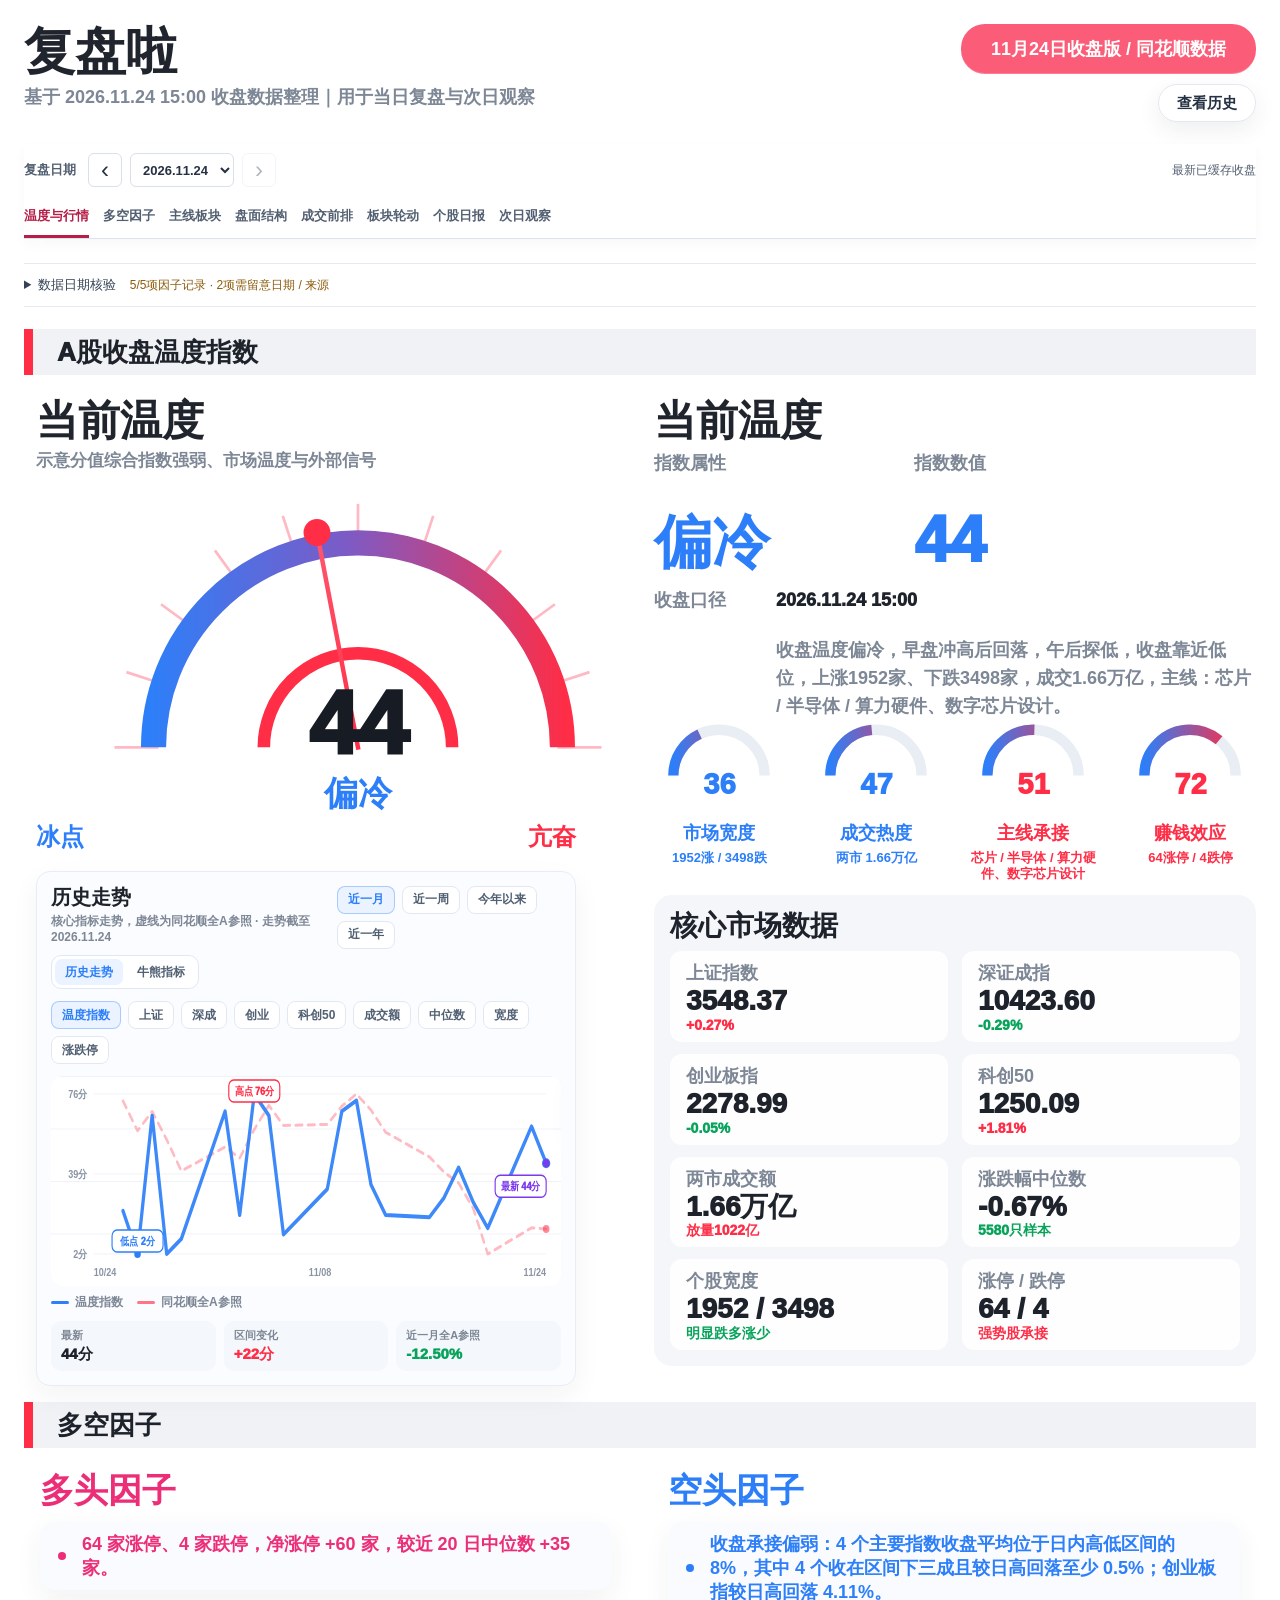
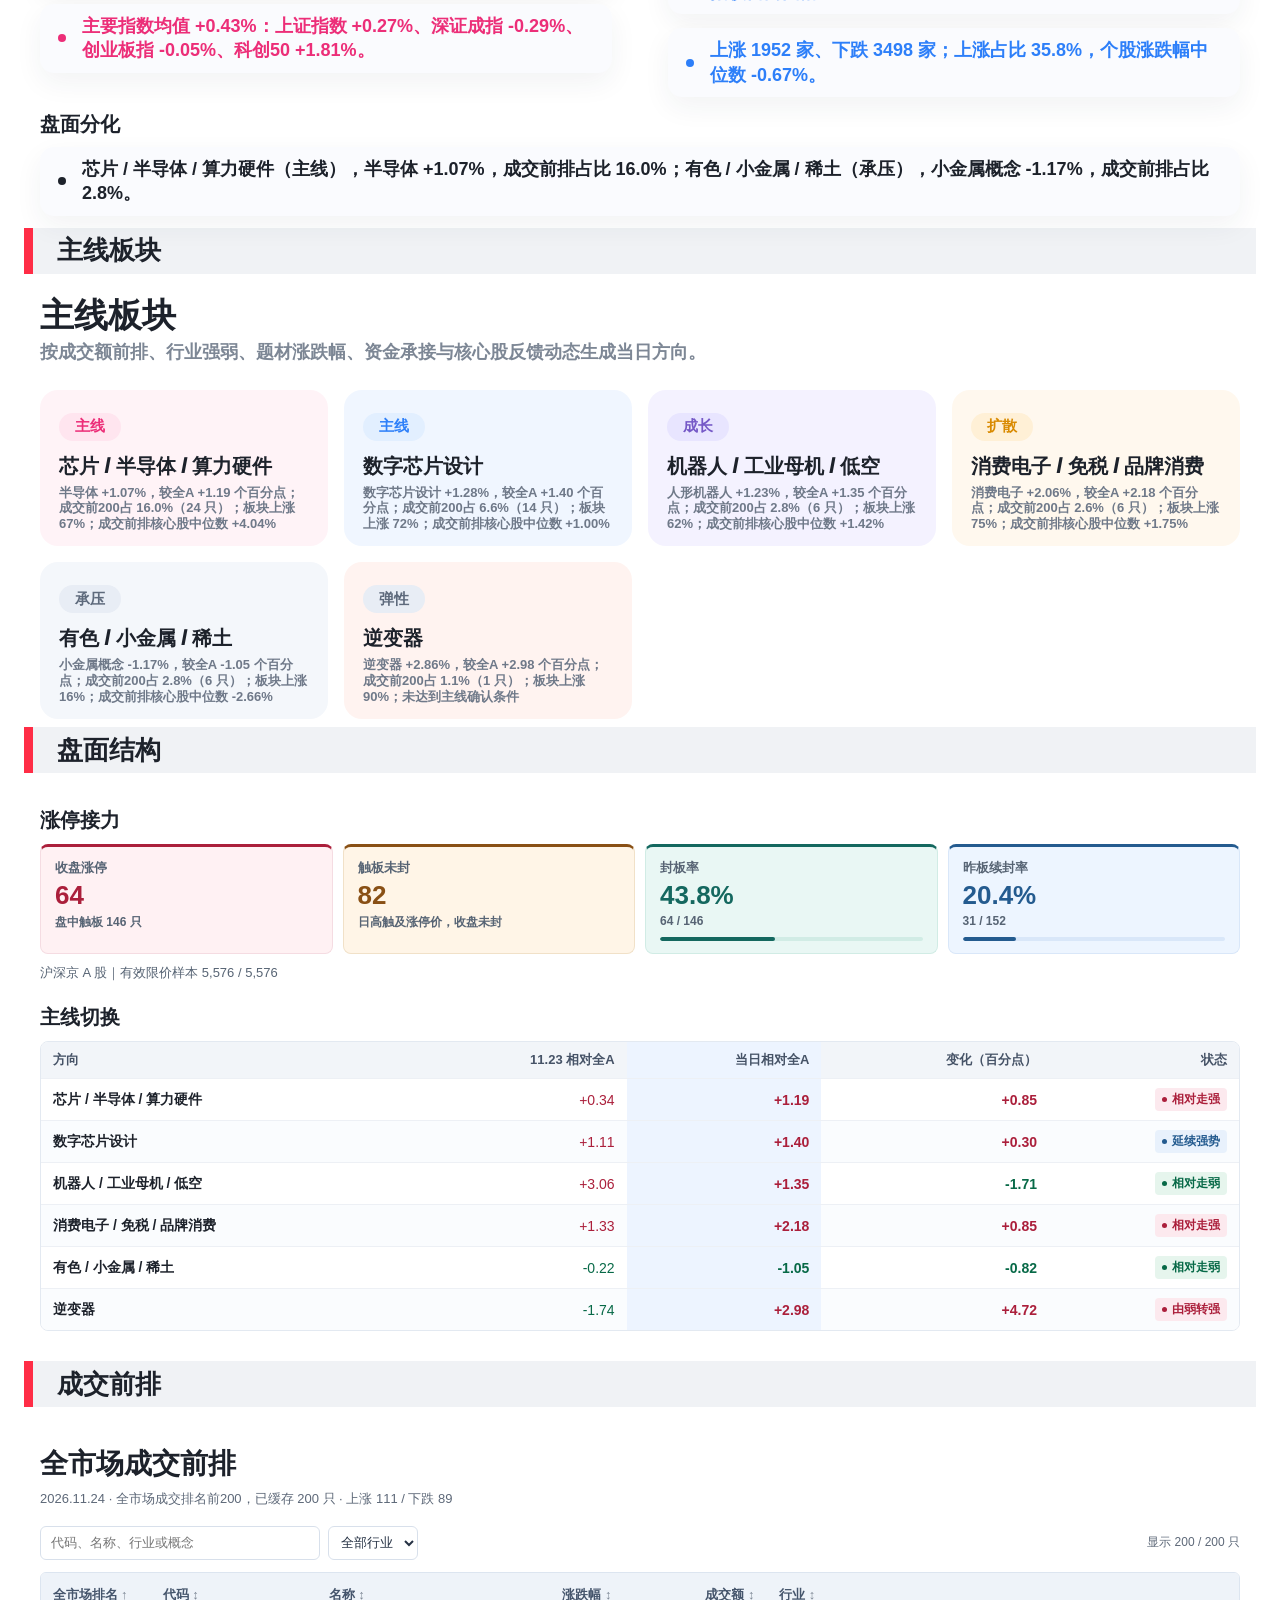
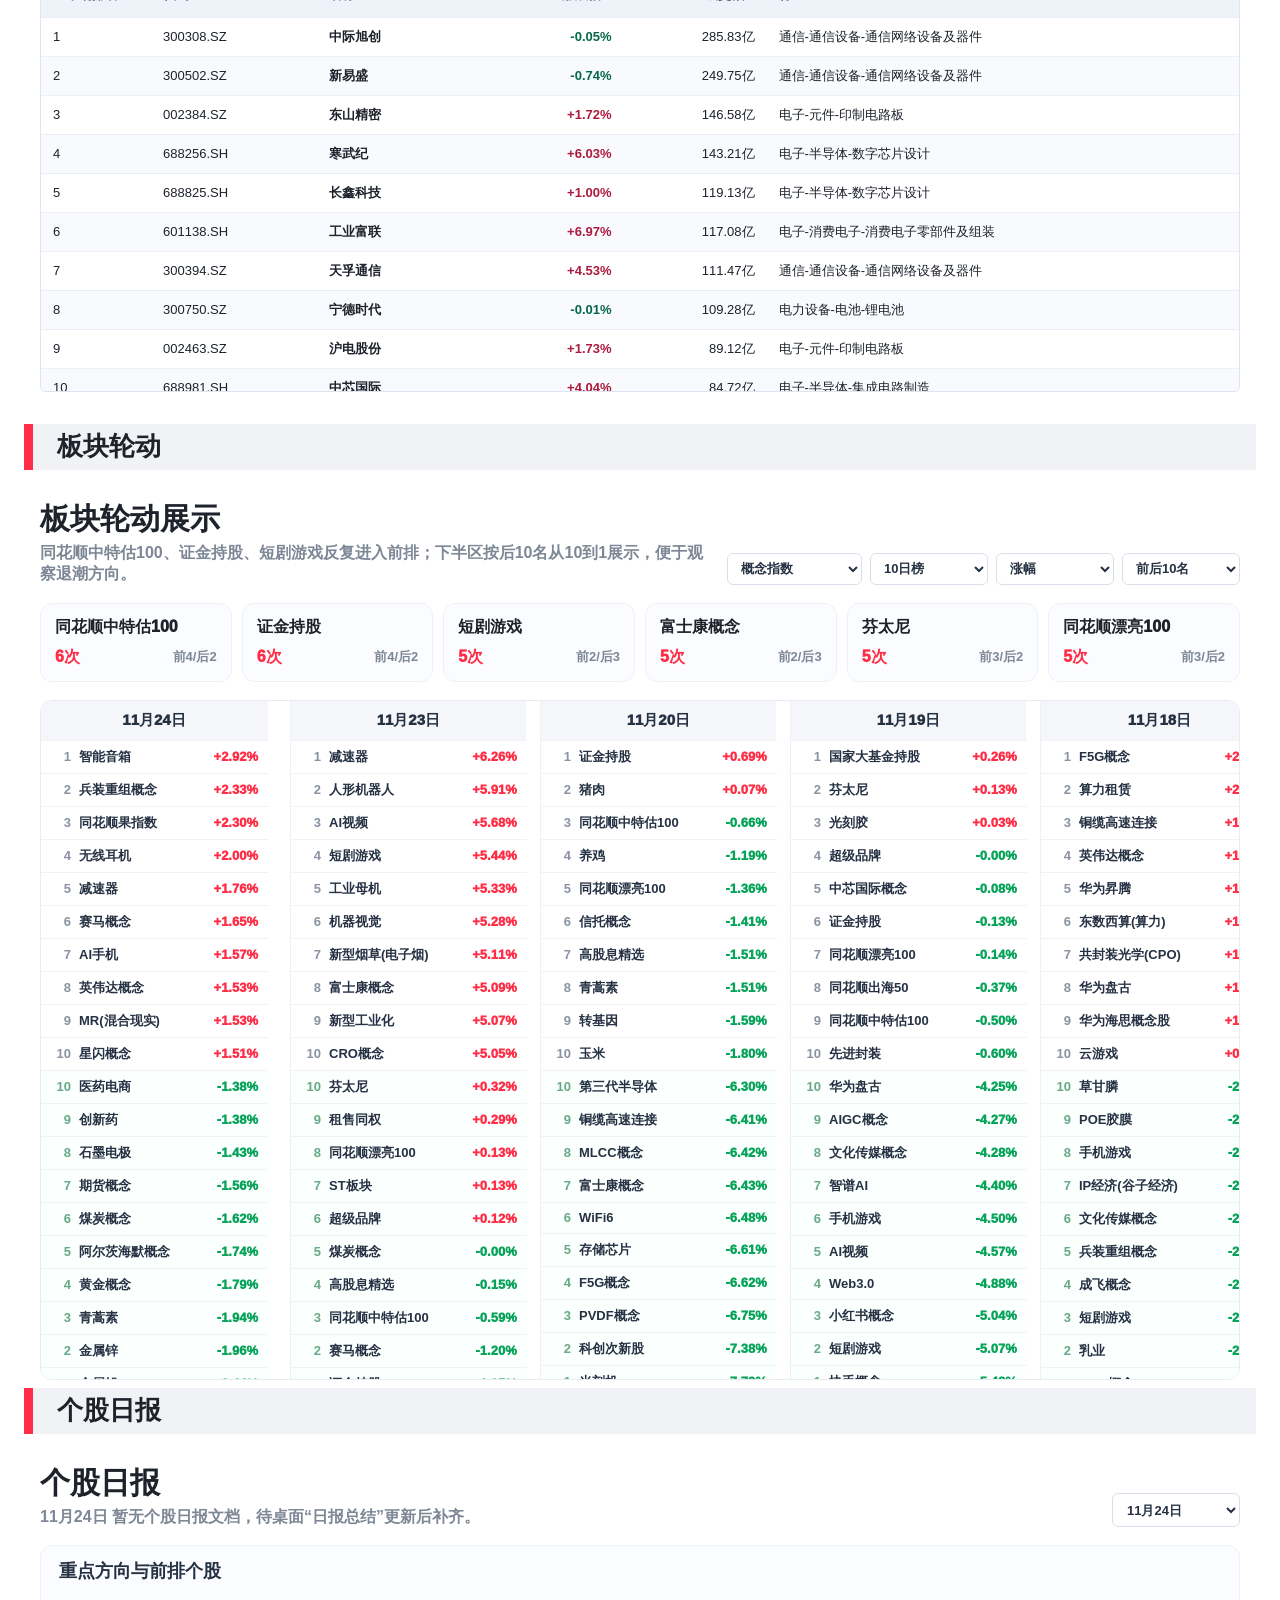
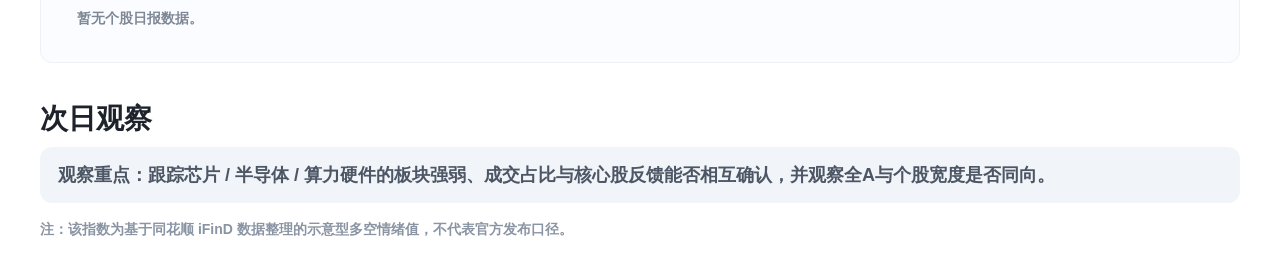
==== commit d020f2bf: "Update 复盘啦 2026-11-24 17:07" ====
--- a/index.html
+++ b/index.html
@@ -3322,7 +3322,7 @@
         if (loadingPromise) return loadingPromise;
         loadingPromise = new Promise((resolve, reject) => {
           const script = document.createElement("script");
-          script.src = `data/stock_daily_web.js?v=20261123171520`;
+          script.src = `data/stock_daily_web.js?v=20261124170708`;
           script.onload = () => resolve(window.STOCK_DAILY_REPORTS || {});
           script.onerror = () => reject(new Error("个股日报加载失败"));
           document.head.appendChild(script);
@@ -3348,7 +3348,7 @@
         if (!window.STOCK_DAILY_CONTEXTS) {
           if (!manifestPromise) manifestPromise = new Promise((resolve, reject) => {
             const script = document.createElement("script");
-            script.src = `data/stock_daily_contexts_web.js?v=20261123171520`;
+            script.src = `data/stock_daily_contexts_web.js?v=20261124170708`;
             script.onload = () => resolve(window.STOCK_DAILY_CONTEXTS || {});
             script.onerror = () => {
               script.remove();
@@ -3940,8 +3940,8 @@
       };
     })();
   </script>
-  <script src="data/trend.js?v=20261123"></script>
-  <script src="data/latest_web.js?v=20261123-39b791489b" onerror="document.querySelector('[data-loading-text]').textContent='最新数据加载失败，请刷新后重试。'"></script>
+  <script src="data/trend.js?v=20261124"></script>
+  <script src="data/latest_web.js?v=20261124-c1e6e525a0" onerror="document.querySelector('[data-loading-text]').textContent='最新数据加载失败，请刷新后重试。'"></script>
   <script>
     window.ensureRotationConstituents = (() => {
       let loadingPromise = null;
@@ -3950,7 +3950,7 @@
         if (loadingPromise) return loadingPromise;
         loadingPromise = new Promise((resolve, reject) => {
           const script = document.createElement("script");
-          script.src = `data/rotation_constituents.js?v=20261123171520`;
+          script.src = `data/rotation_constituents.js?v=20261124170708`;
           script.onload = () => resolve(window.ROTATION_CONSTITUENTS || {});
           script.onerror = () => reject(new Error("板块个股明细加载失败"));
           document.head.appendChild(script);
@@ -3966,7 +3966,7 @@
         if (loadingPromise) return loadingPromise;
         loadingPromise = new Promise((resolve, reject) => {
           const script = document.createElement("script");
-          script.src = `data/rotation_datasets.js?v=20261123171520`;
+          script.src = `data/rotation_datasets.js?v=20261124170708`;
           script.onload = () => resolve(window.ROTATION_DATASETS || {});
           script.onerror = () => reject(new Error("板块轮动榜单加载失败"));
           document.head.appendChild(script);
@@ -4915,8 +4915,8 @@
       if (loadingScreen) loadingScreen.hidden = true;
     })();
   </script>
-  <script src="data/history.js?v=20261123-b518f6f861"></script>
-  <script src="data/bond_equity_value.js?v=20261123"></script>
+  <script src="data/history.js?v=20261124-4709f28b10"></script>
+  <script src="data/bond_equity_value.js?v=20261124"></script>
   <script>
     (function setupHistoryTrendPanel() {
       const latestData = window.MARKET_SENTIMENT_DATA || {};
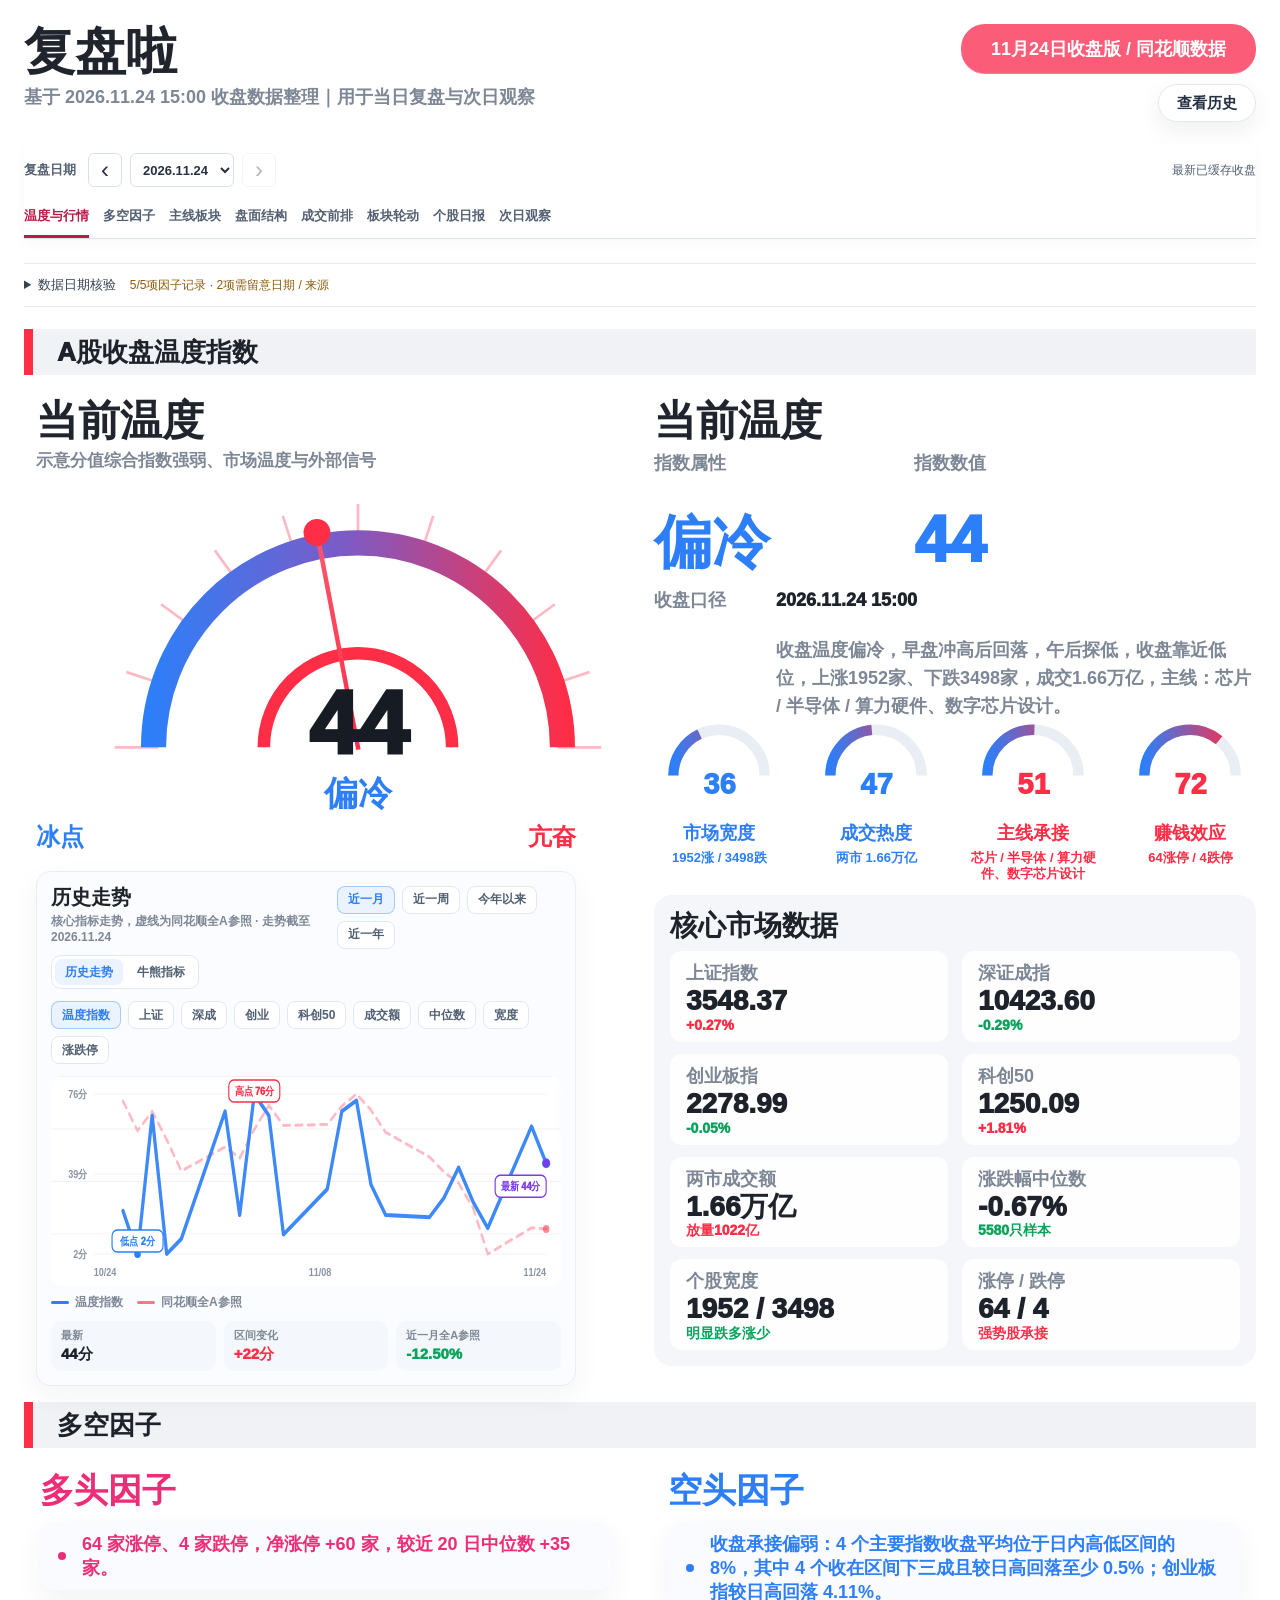
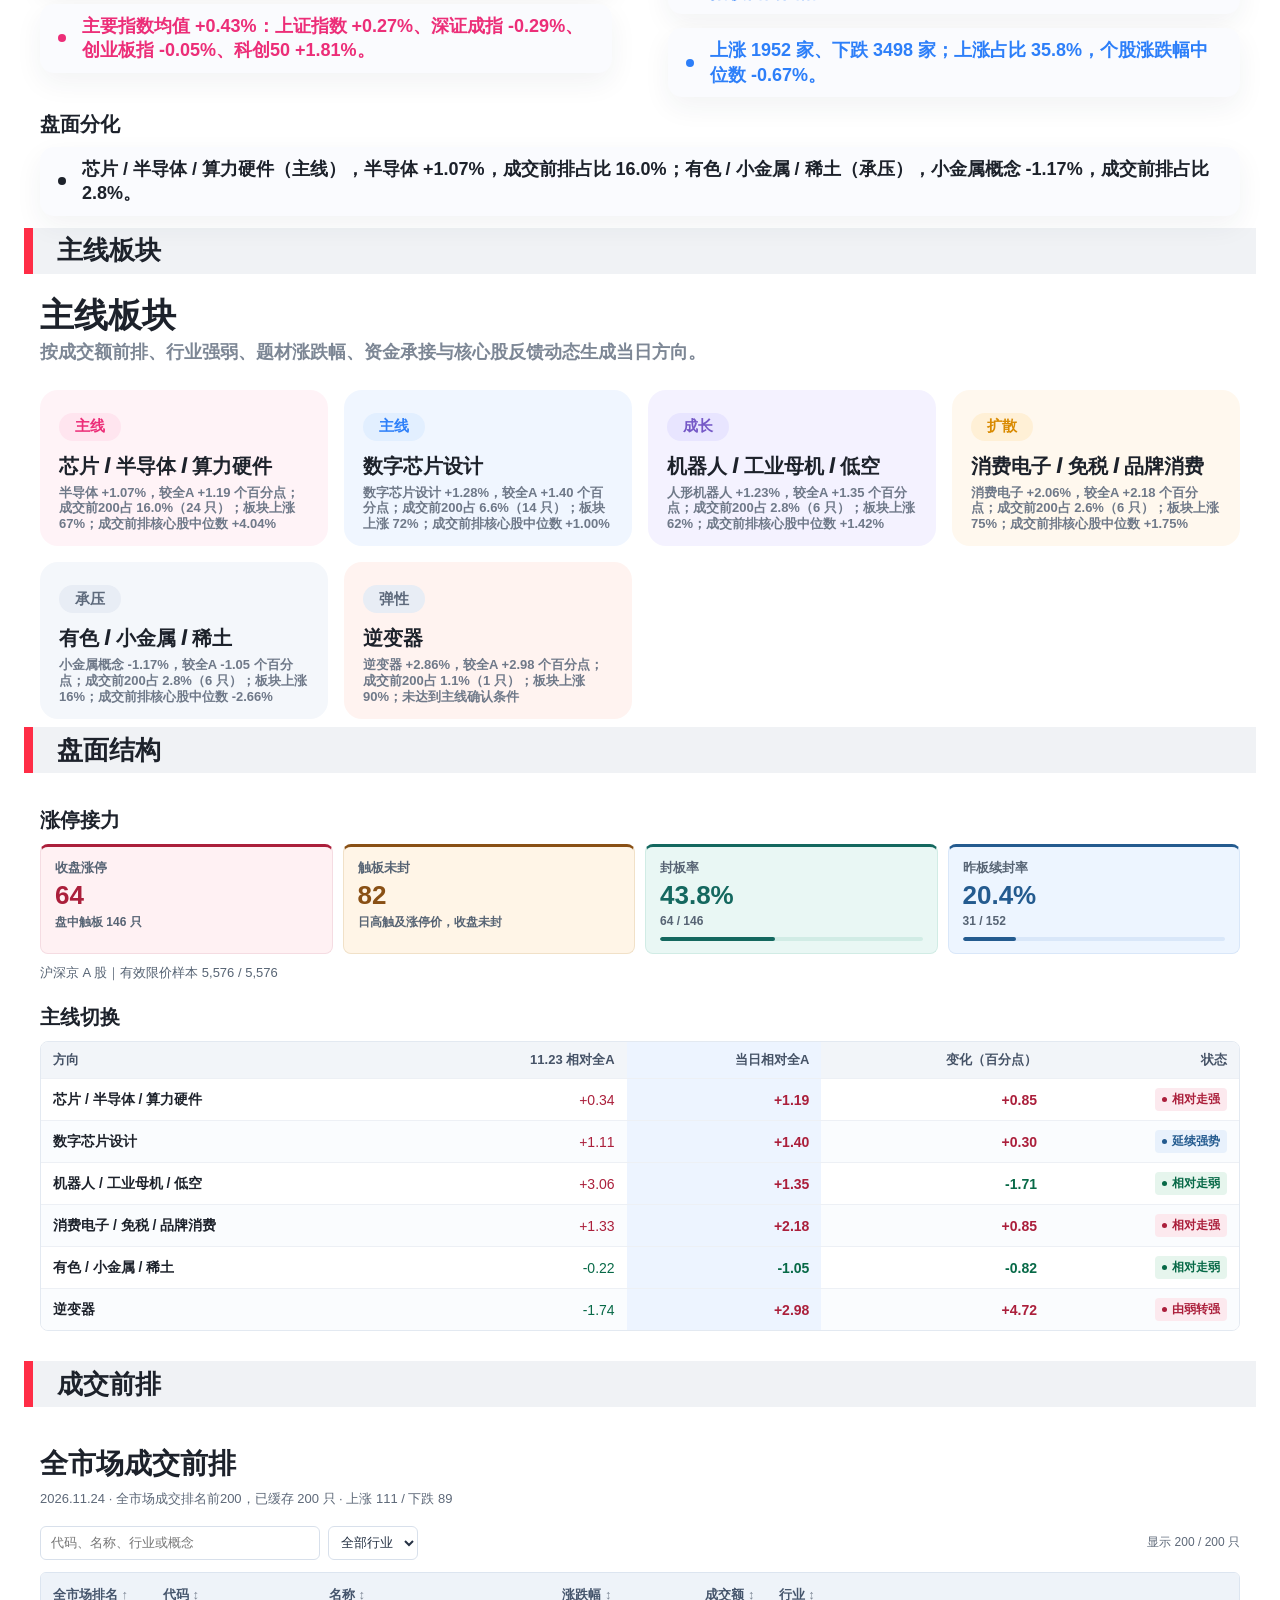
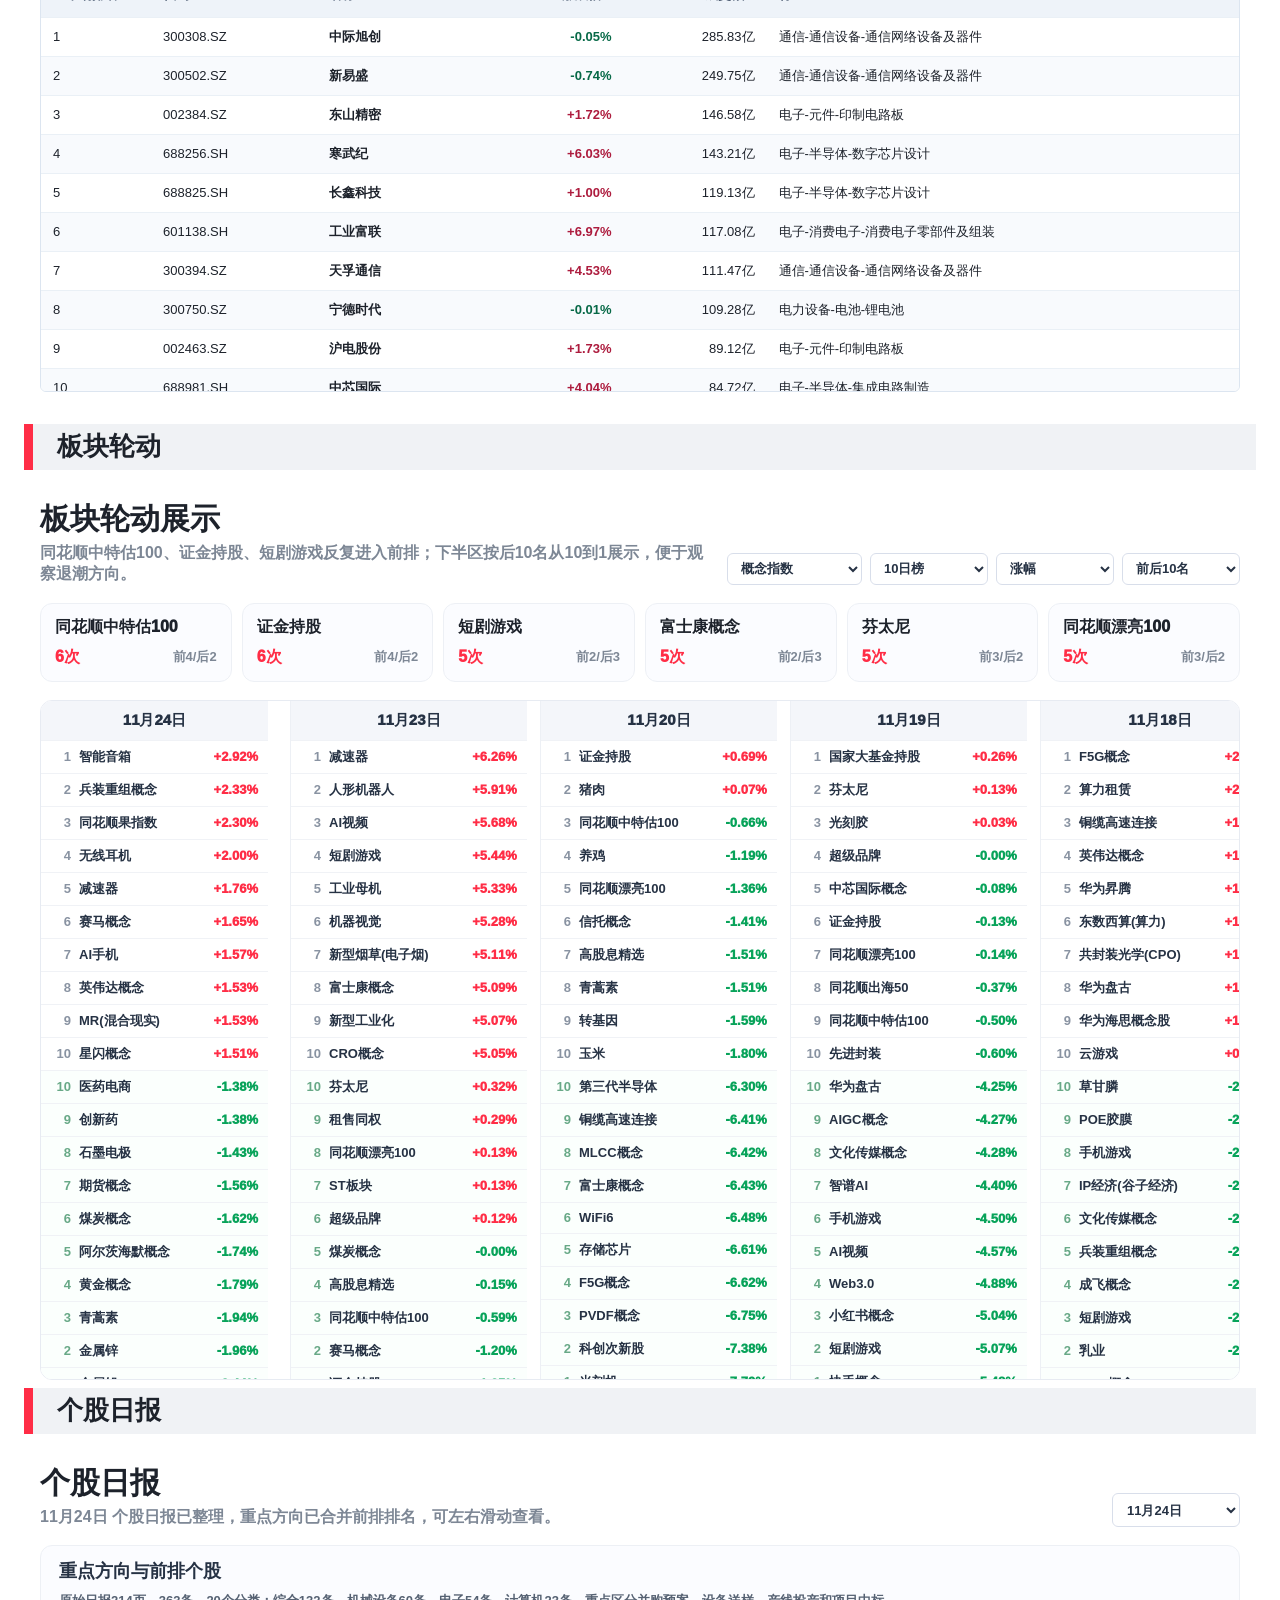
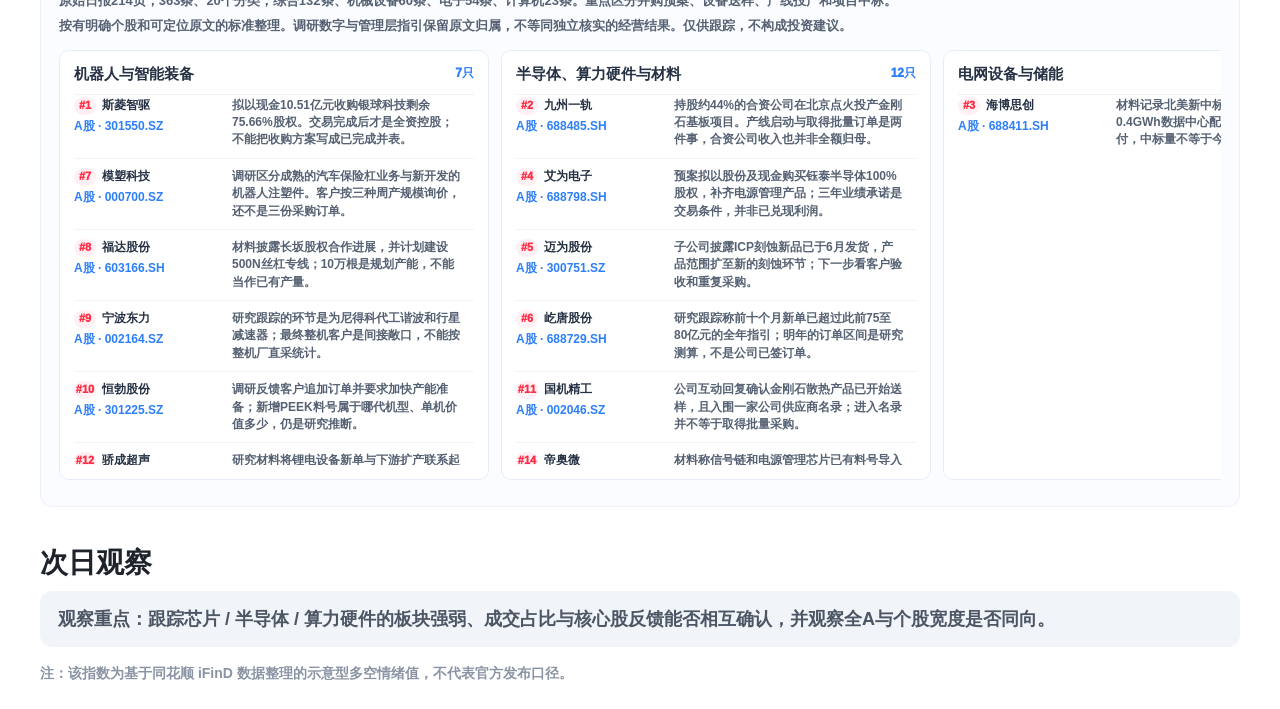
==== commit 0486db9b: "补齐11月20日、24日和25日个股日报及原文出处" ====
--- a/index.html
+++ b/index.html
@@ -3322,7 +3322,7 @@
         if (loadingPromise) return loadingPromise;
         loadingPromise = new Promise((resolve, reject) => {
           const script = document.createElement("script");
-          script.src = `data/stock_daily_web.js?v=20261124170708`;
+          script.src = `data/stock_daily_web.js?v=8b0a6838ea87`;
           script.onload = () => resolve(window.STOCK_DAILY_REPORTS || {});
           script.onerror = () => reject(new Error("个股日报加载失败"));
           document.head.appendChild(script);
@@ -3348,7 +3348,7 @@
         if (!window.STOCK_DAILY_CONTEXTS) {
           if (!manifestPromise) manifestPromise = new Promise((resolve, reject) => {
             const script = document.createElement("script");
-            script.src = `data/stock_daily_contexts_web.js?v=20261124170708`;
+            script.src = `data/stock_daily_contexts_web.js?v=11a00fef44d8`;
             script.onload = () => resolve(window.STOCK_DAILY_CONTEXTS || {});
             script.onerror = () => {
               script.remove();
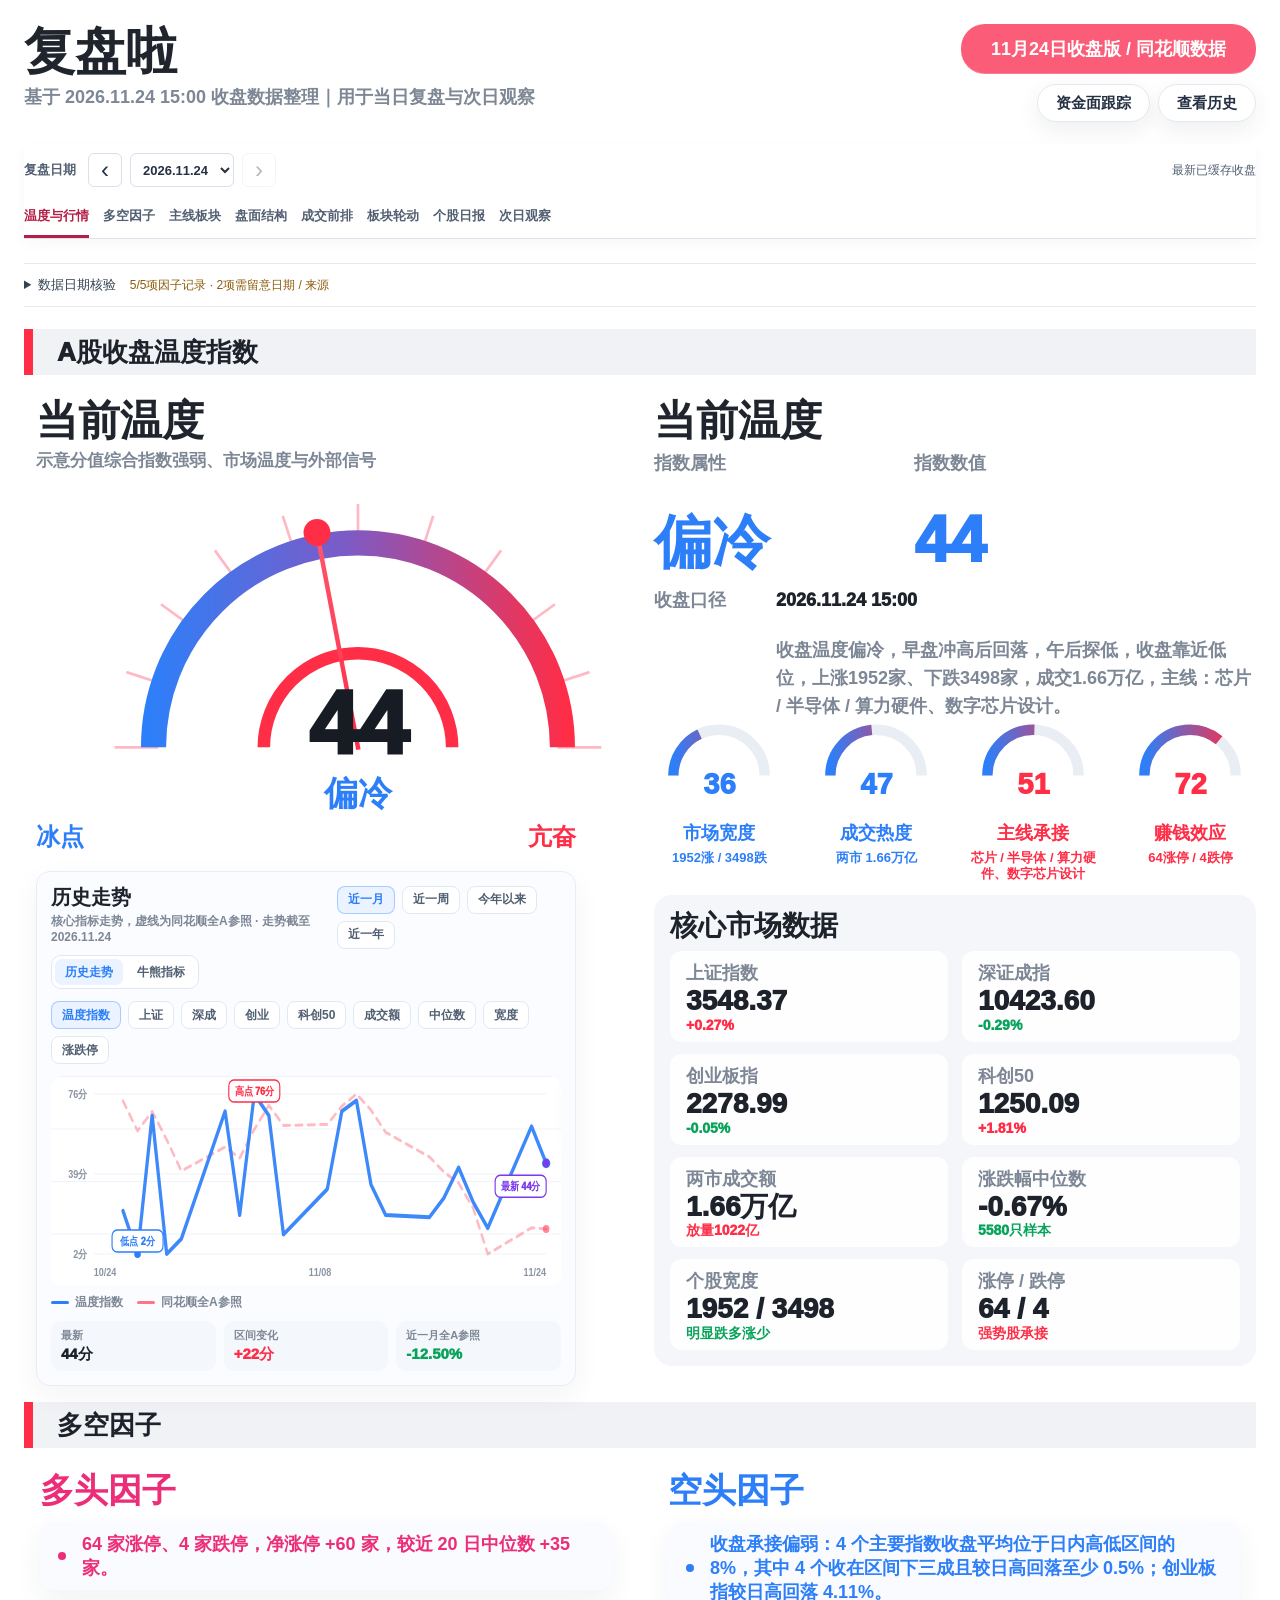
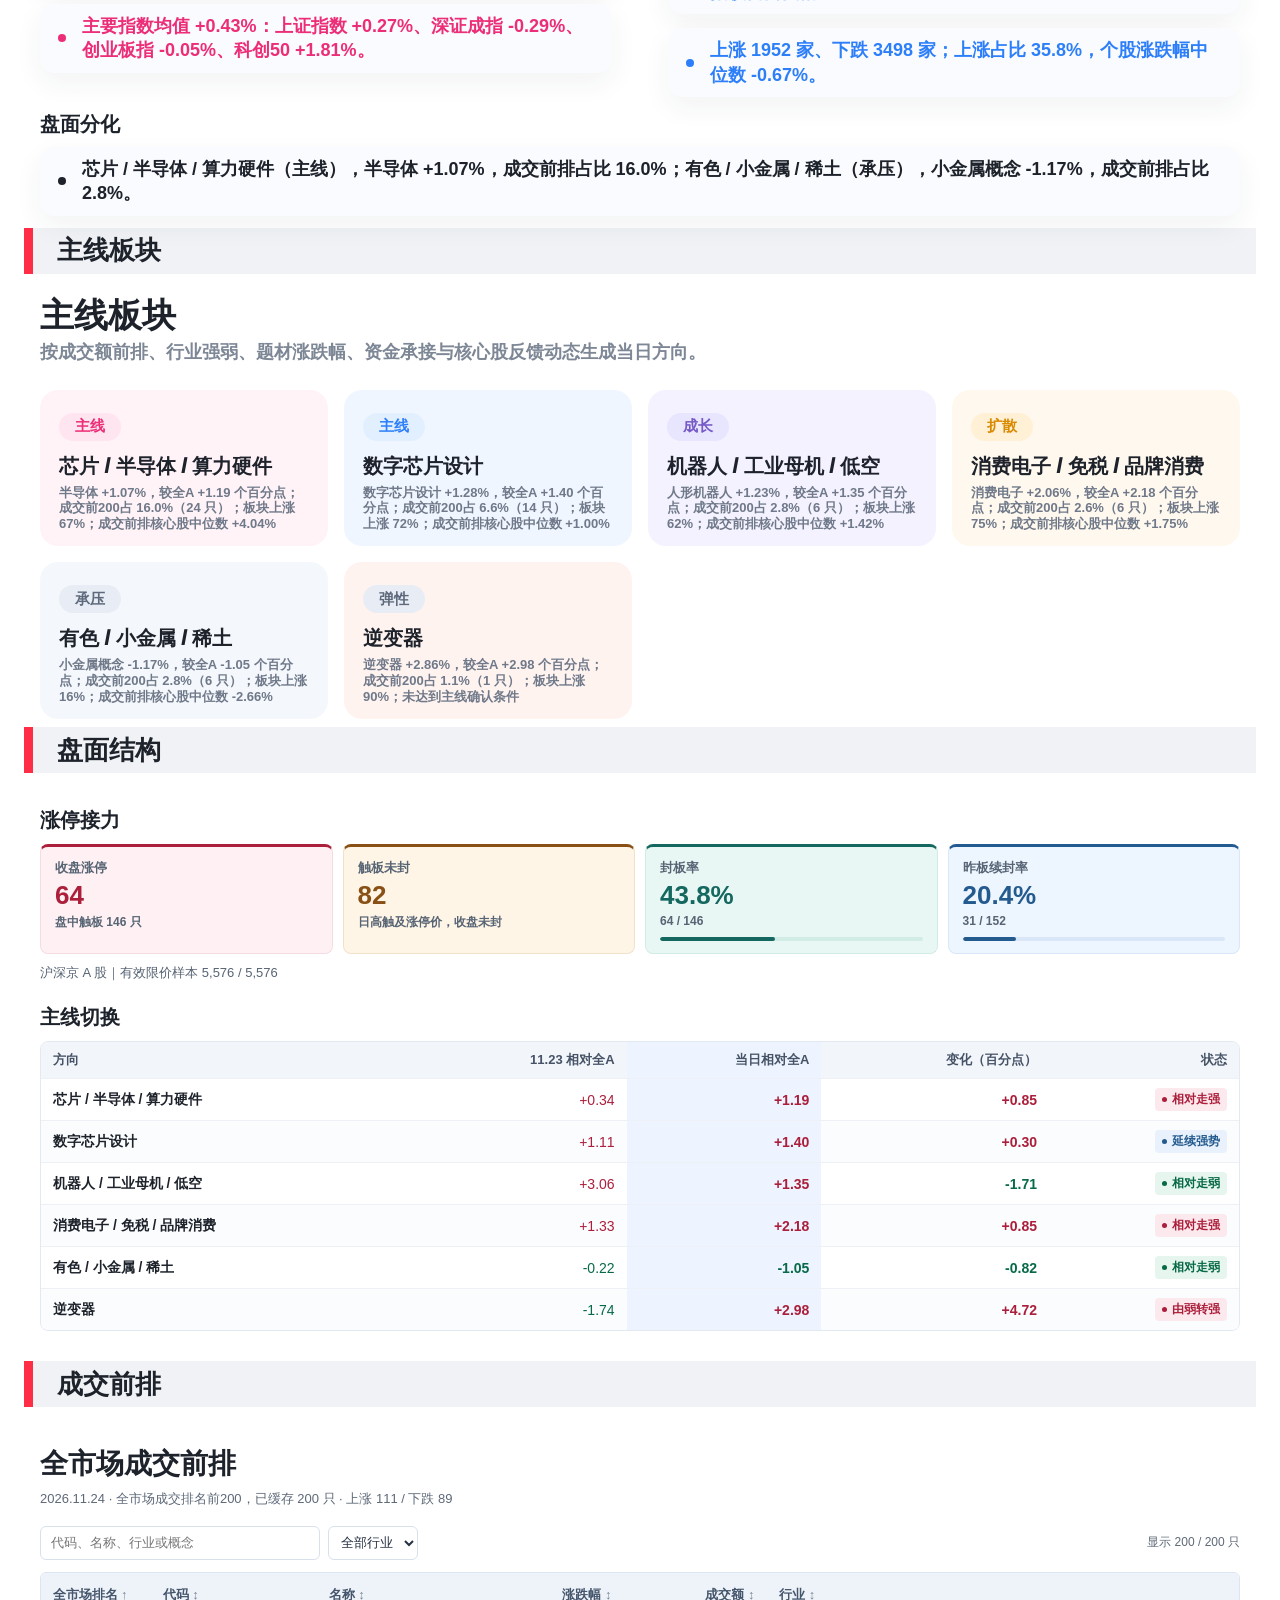
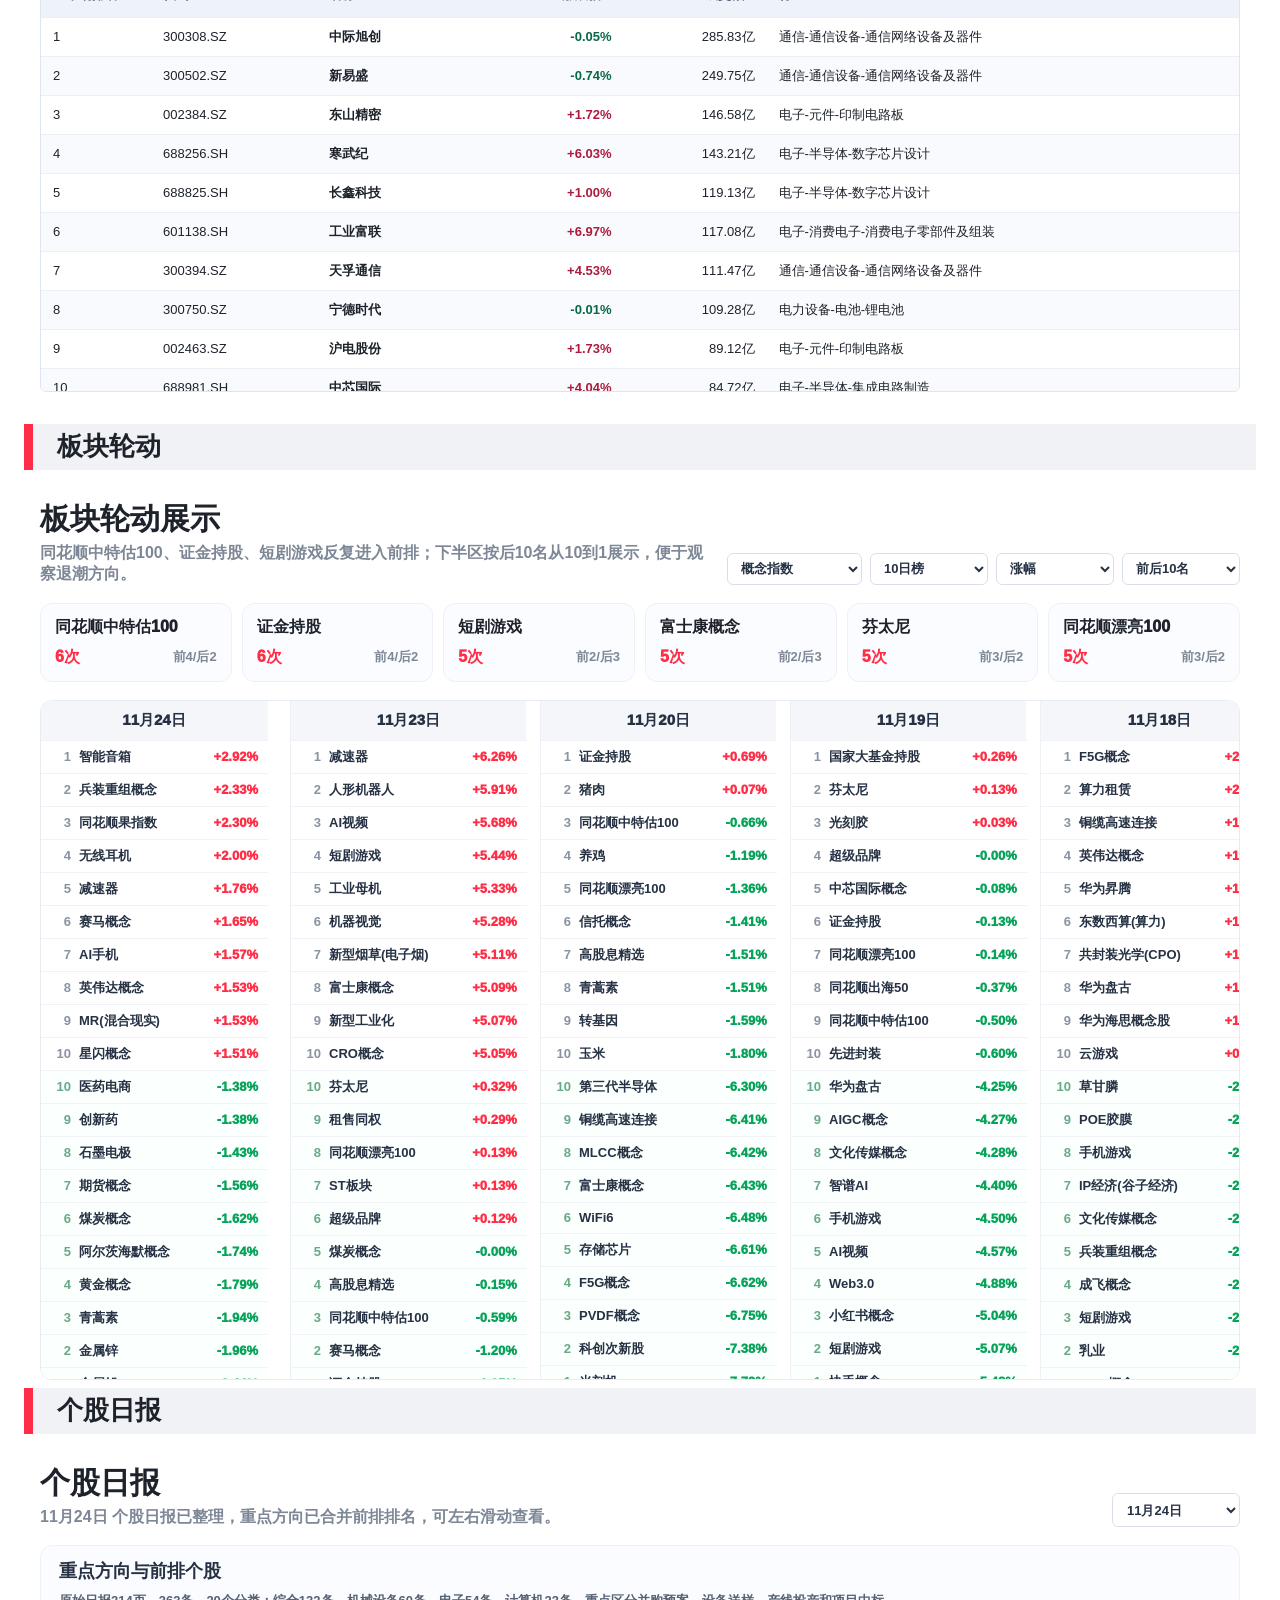
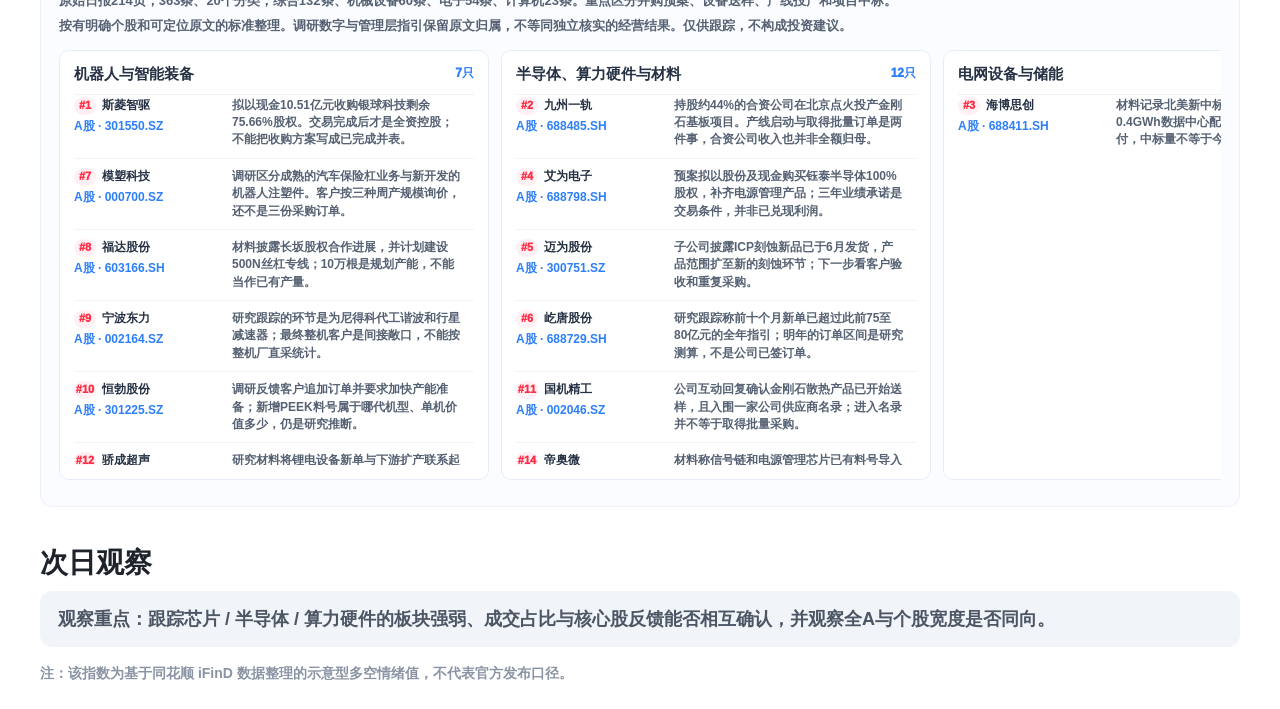
==== commit 32b27c3b: "Add aggregate capital flows dashboard and homepage entry" ====
--- a/index.html
+++ b/index.html
@@ -95,6 +95,8 @@
       box-shadow: 0 8px 22px rgba(38, 49, 69, .08);
     }
 
+    .home-shortcuts { display: flex; align-items: center; gap: 8px; flex-wrap: wrap; }
+    .capital-entry { display: inline-flex; align-items: center; text-decoration: none; }
     .history-button:hover {
       border-color: #ff8ca0;
       color: var(--red);
@@ -2818,7 +2820,10 @@
       </div>
       <div class="top-actions">
         <div class="badge">5月28日收盘版 / 真实数据</div>
-        <button class="history-button" type="button" data-history-open>查看历史</button>
+        <div class="home-shortcuts">
+          <a class="history-button capital-entry" href="capital-flow/index.html">资金面跟踪</a>
+          <button class="history-button" type="button" data-history-open>查看历史</button>
+        </div>
       </div>
     </header>
 
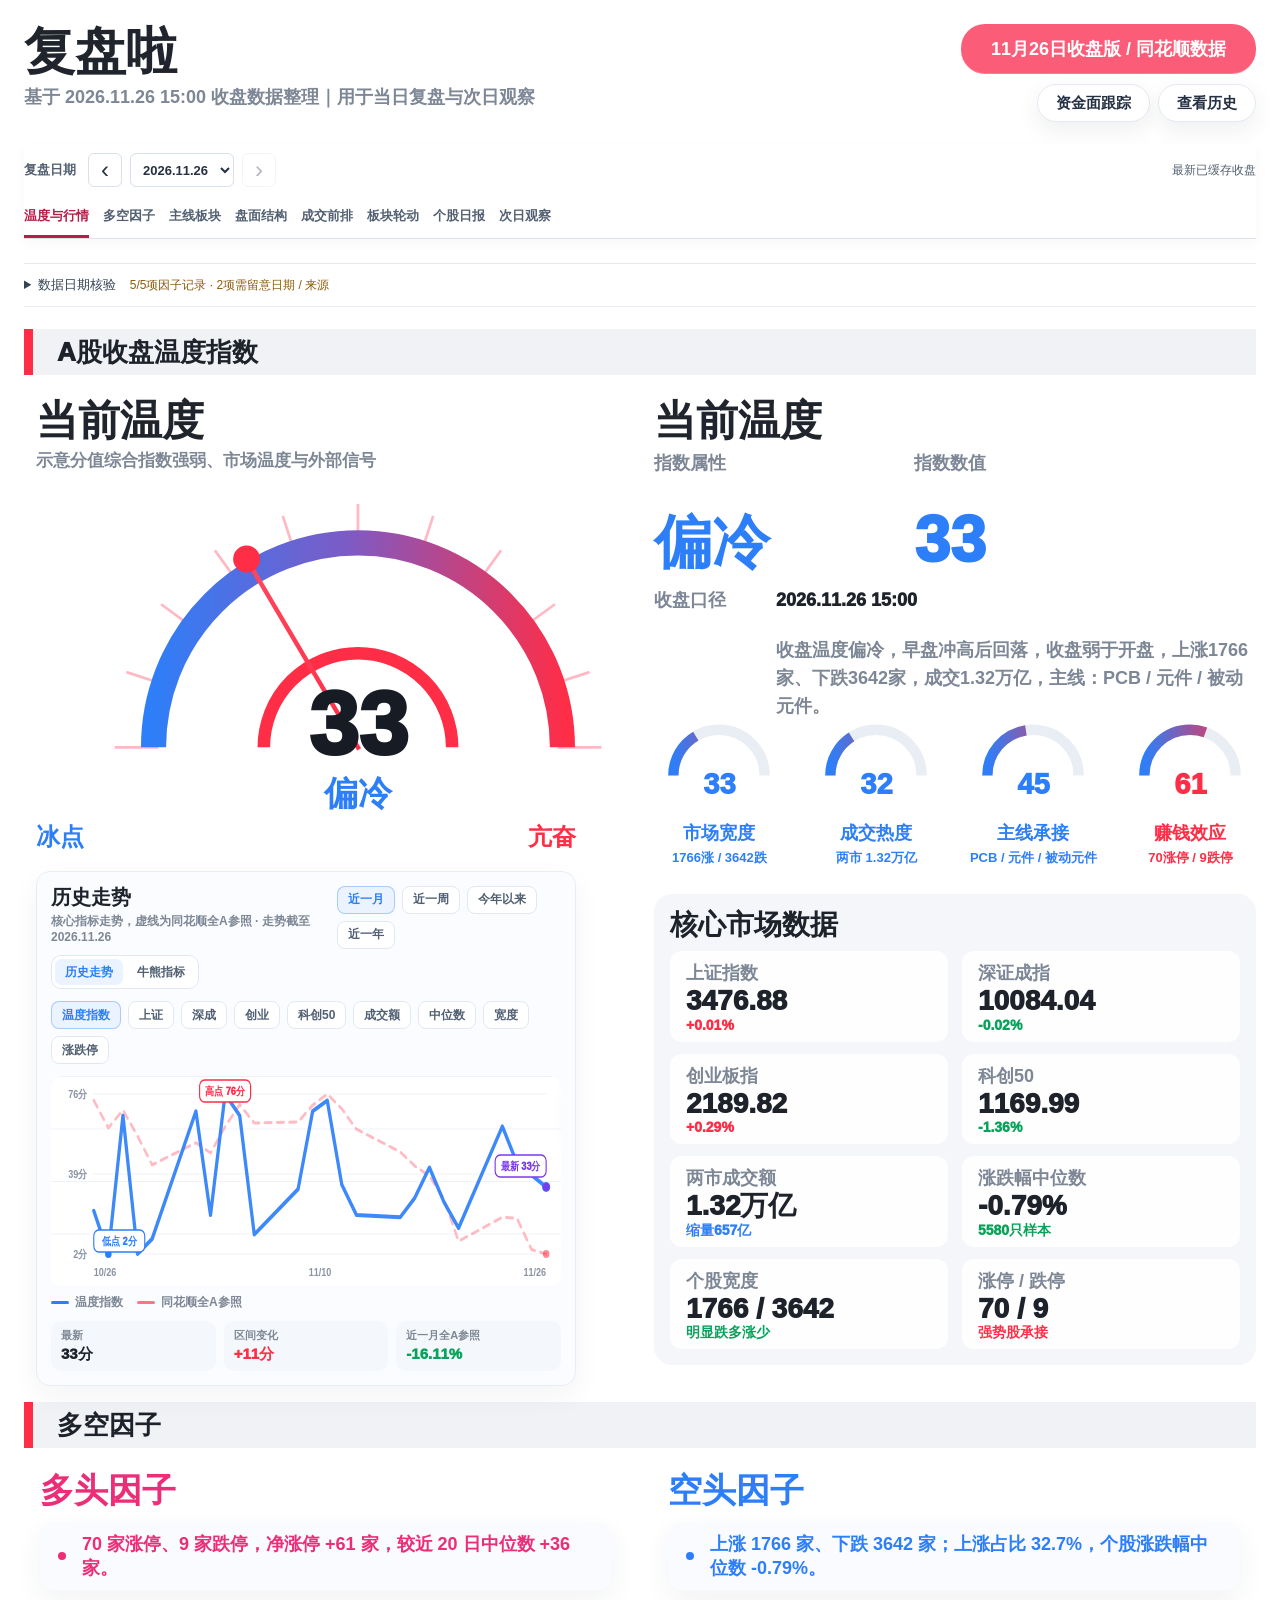
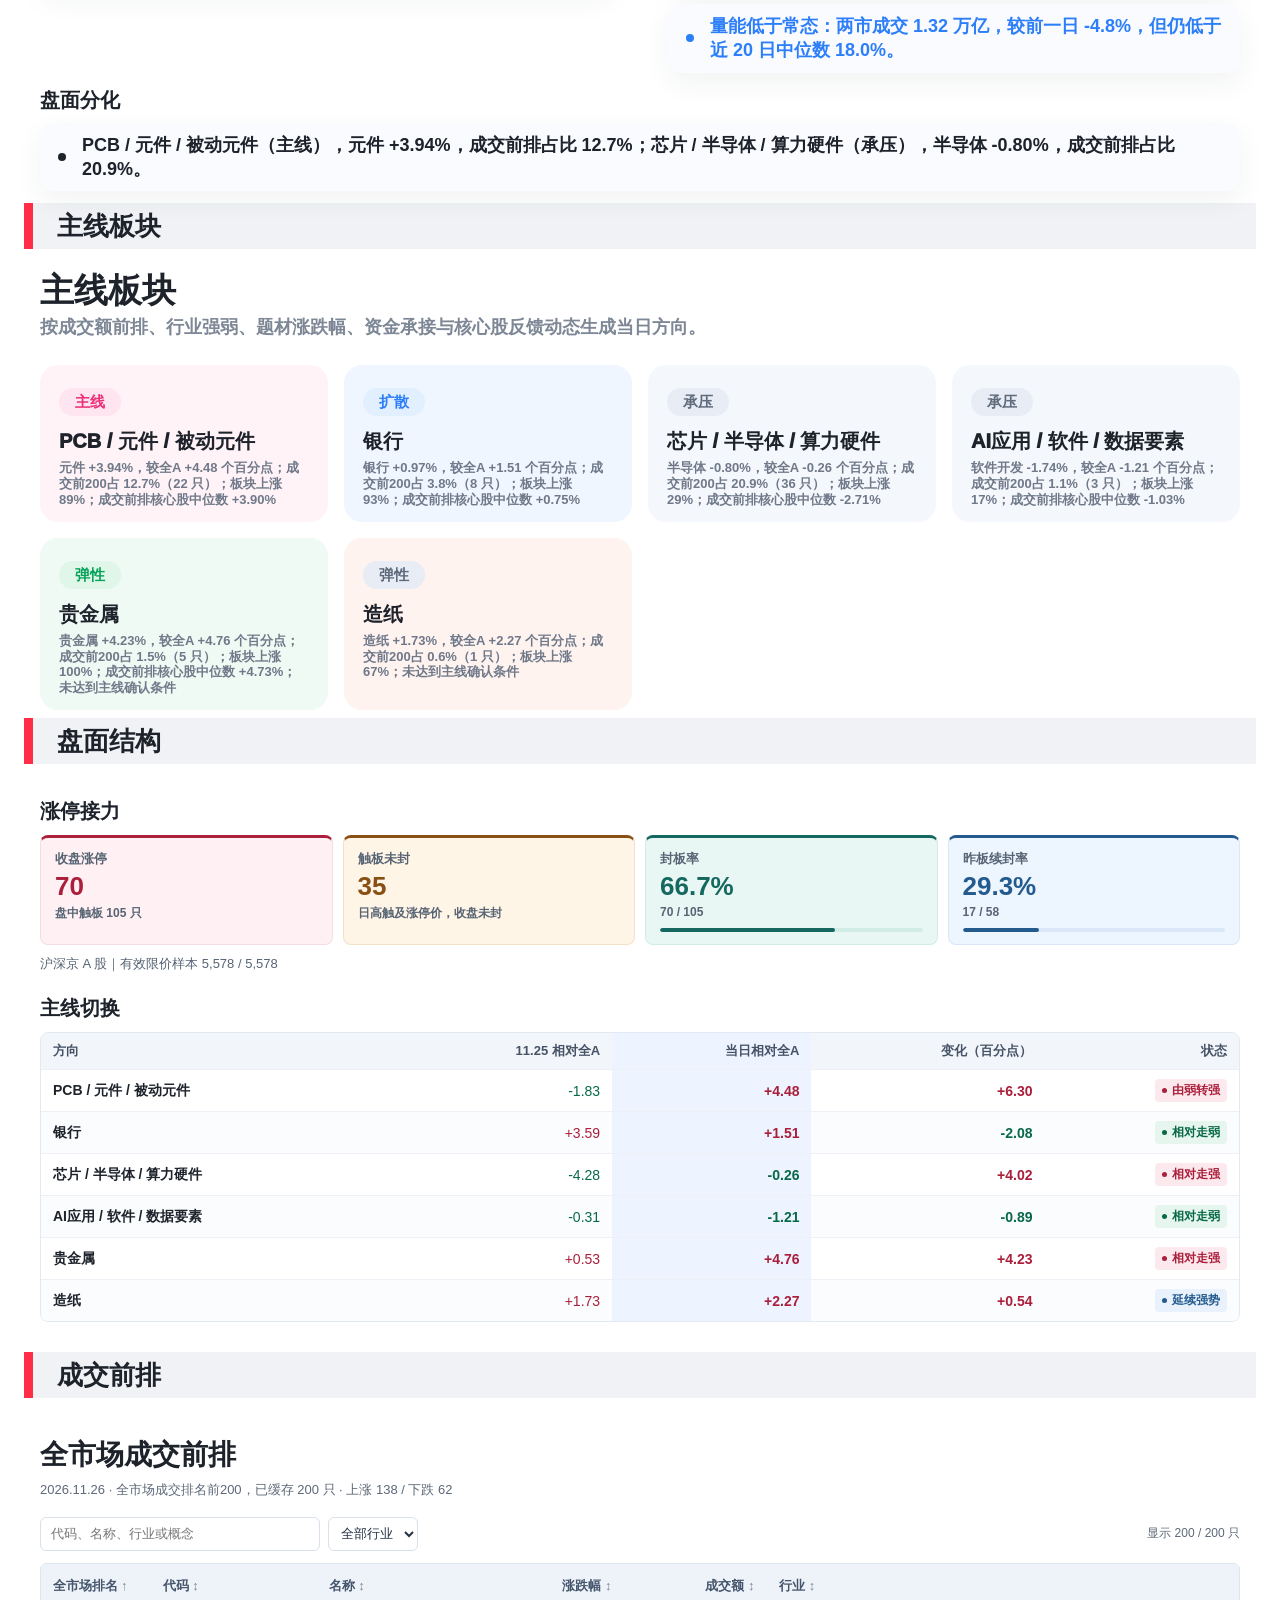
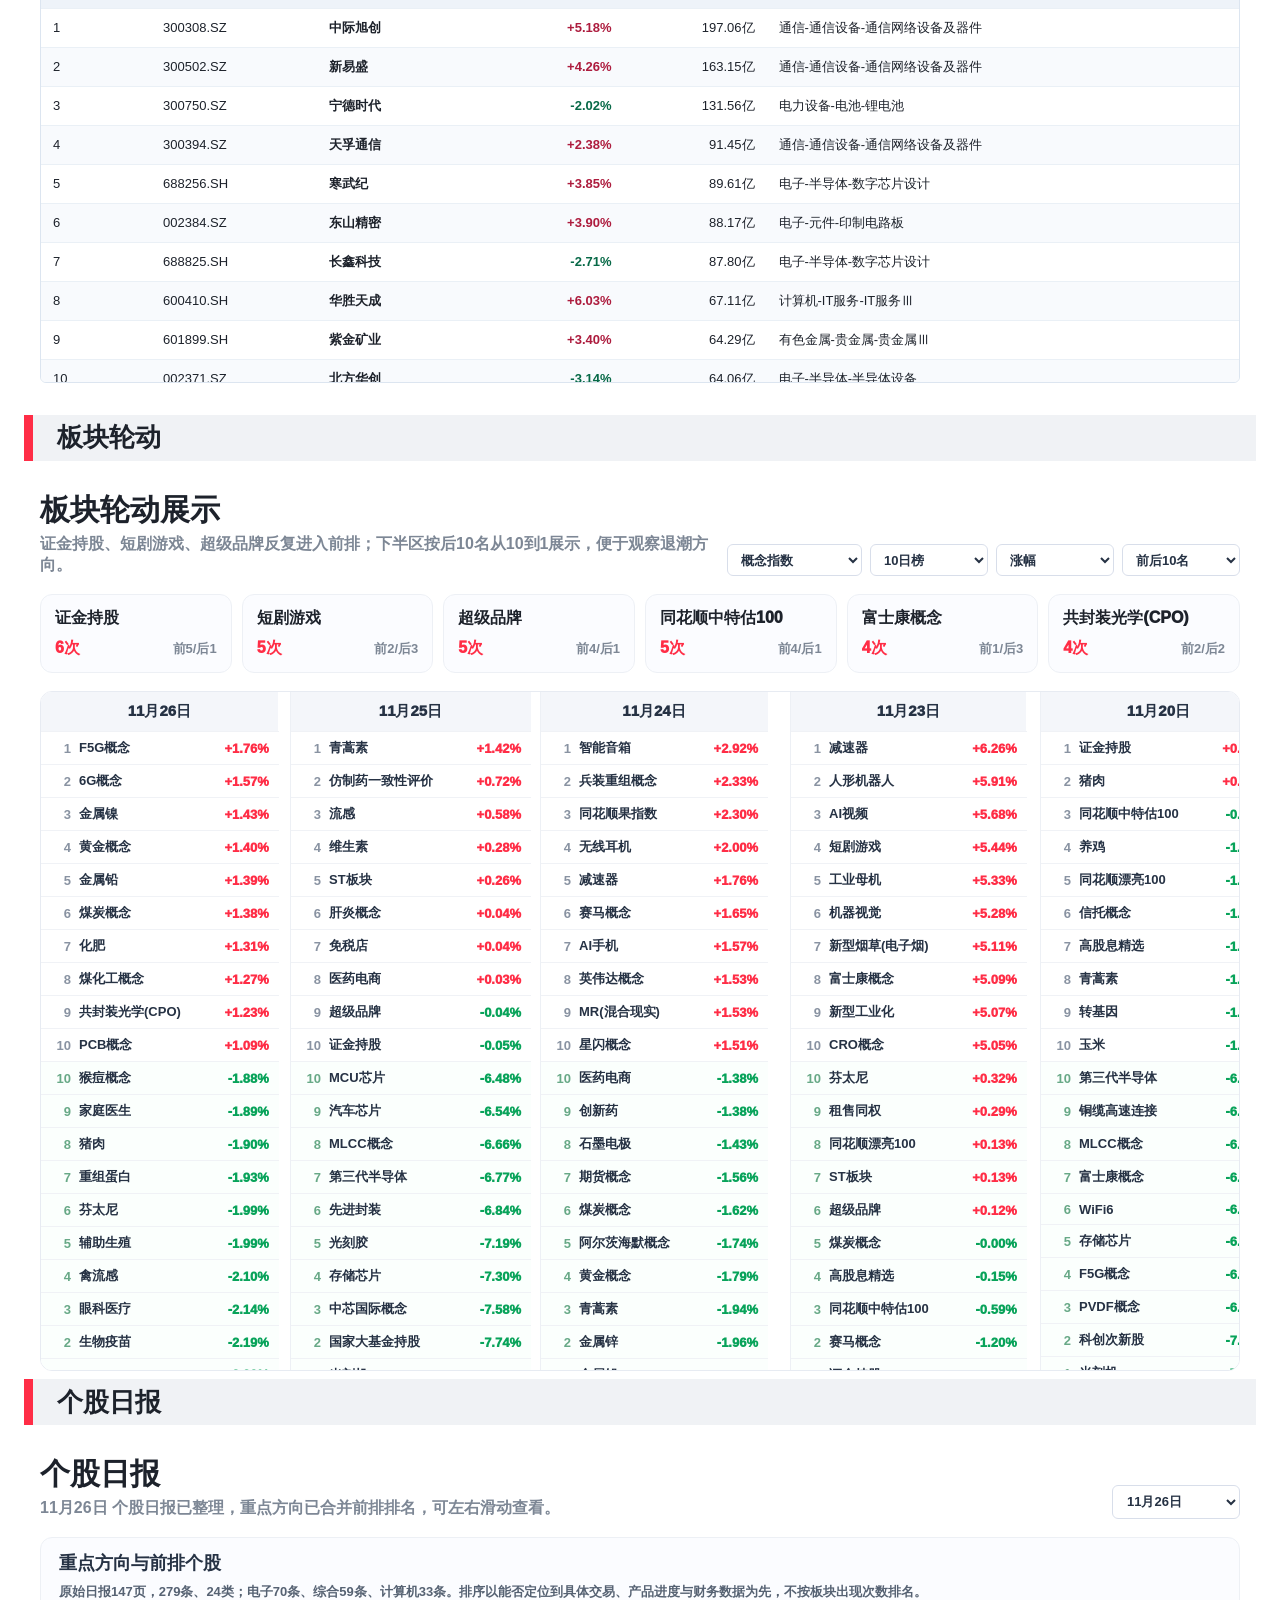
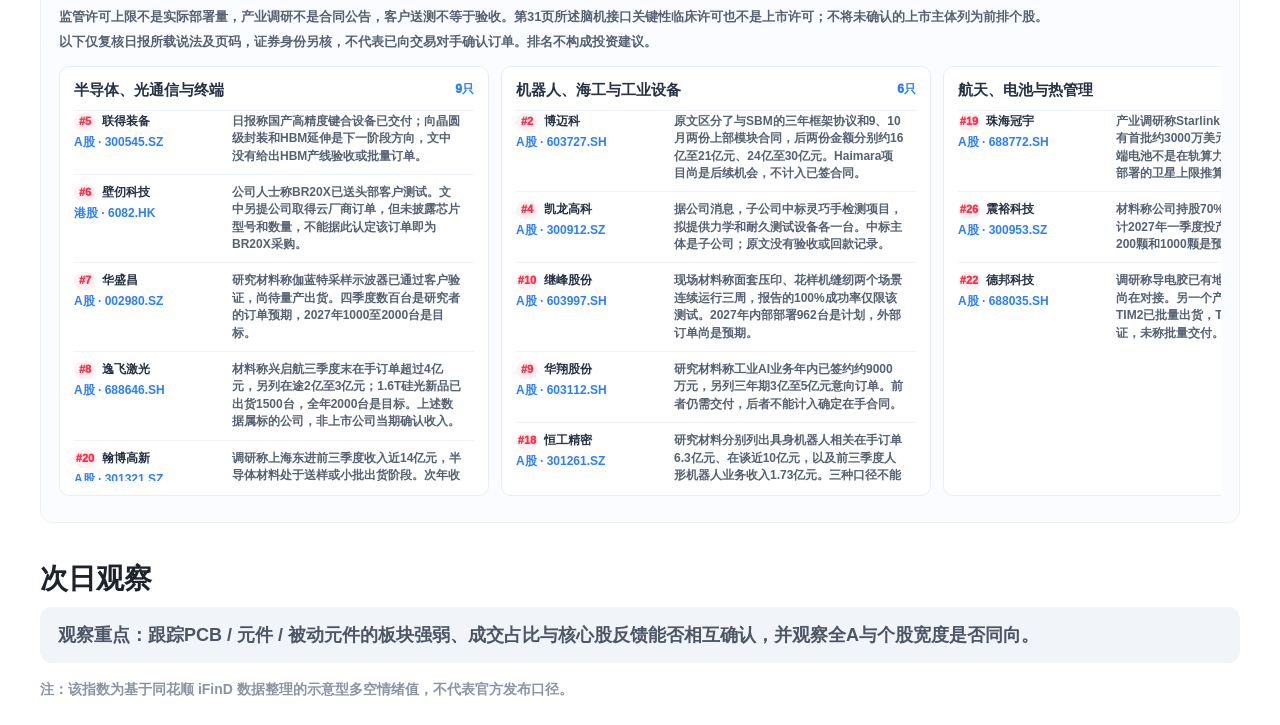
==== commit 36674fad: "Update 复盘啦 2026-11-26 17:38" ====
--- a/index.html
+++ b/index.html
@@ -3327,7 +3327,7 @@
         if (loadingPromise) return loadingPromise;
         loadingPromise = new Promise((resolve, reject) => {
           const script = document.createElement("script");
-          script.src = `data/stock_daily_web.js?v=8b0a6838ea87`;
+          script.src = `data/stock_daily_web.js?v=20261126173838`;
           script.onload = () => resolve(window.STOCK_DAILY_REPORTS || {});
           script.onerror = () => reject(new Error("个股日报加载失败"));
           document.head.appendChild(script);
@@ -3353,7 +3353,7 @@
         if (!window.STOCK_DAILY_CONTEXTS) {
           if (!manifestPromise) manifestPromise = new Promise((resolve, reject) => {
             const script = document.createElement("script");
-            script.src = `data/stock_daily_contexts_web.js?v=11a00fef44d8`;
+            script.src = `data/stock_daily_contexts_web.js?v=20261126173838`;
             script.onload = () => resolve(window.STOCK_DAILY_CONTEXTS || {});
             script.onerror = () => {
               script.remove();
@@ -3945,8 +3945,8 @@
       };
     })();
   </script>
-  <script src="data/trend.js?v=20261124"></script>
-  <script src="data/latest_web.js?v=20261124-c1e6e525a0" onerror="document.querySelector('[data-loading-text]').textContent='最新数据加载失败，请刷新后重试。'"></script>
+  <script src="data/trend.js?v=20261126"></script>
+  <script src="data/latest_web.js?v=20261126-d20e15ac1c" onerror="document.querySelector('[data-loading-text]').textContent='最新数据加载失败，请刷新后重试。'"></script>
   <script>
     window.ensureRotationConstituents = (() => {
       let loadingPromise = null;
@@ -3955,7 +3955,7 @@
         if (loadingPromise) return loadingPromise;
         loadingPromise = new Promise((resolve, reject) => {
           const script = document.createElement("script");
-          script.src = `data/rotation_constituents.js?v=20261124170708`;
+          script.src = `data/rotation_constituents.js?v=20261126173838`;
           script.onload = () => resolve(window.ROTATION_CONSTITUENTS || {});
           script.onerror = () => reject(new Error("板块个股明细加载失败"));
           document.head.appendChild(script);
@@ -3971,7 +3971,7 @@
         if (loadingPromise) return loadingPromise;
         loadingPromise = new Promise((resolve, reject) => {
           const script = document.createElement("script");
-          script.src = `data/rotation_datasets.js?v=20261124170708`;
+          script.src = `data/rotation_datasets.js?v=20261126173838`;
           script.onload = () => resolve(window.ROTATION_DATASETS || {});
           script.onerror = () => reject(new Error("板块轮动榜单加载失败"));
           document.head.appendChild(script);
@@ -4920,8 +4920,8 @@
       if (loadingScreen) loadingScreen.hidden = true;
     })();
   </script>
-  <script src="data/history.js?v=20261124-4709f28b10"></script>
-  <script src="data/bond_equity_value.js?v=20261124"></script>
+  <script src="data/history.js?v=20261126-a778105b65"></script>
+  <script src="data/bond_equity_value.js?v=20261126"></script>
   <script>
     (function setupHistoryTrendPanel() {
       const latestData = window.MARKET_SENTIMENT_DATA || {};
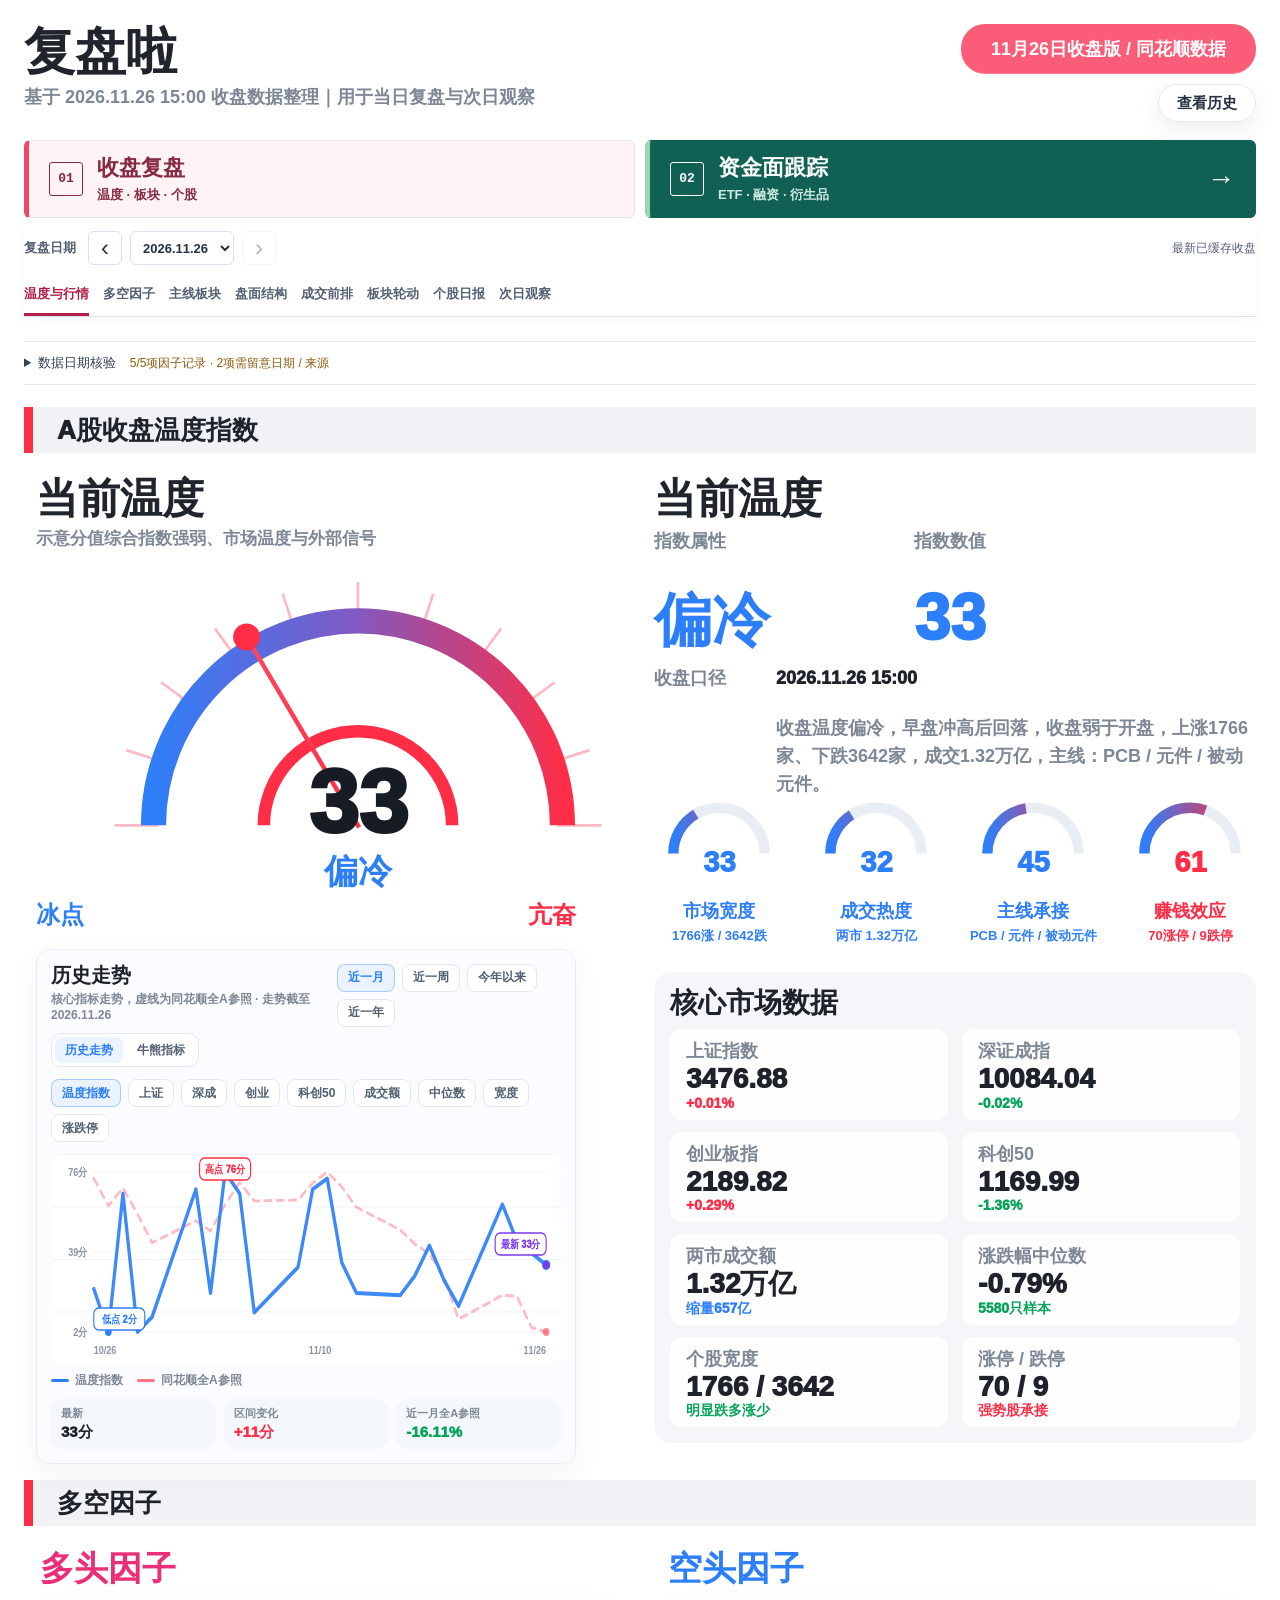
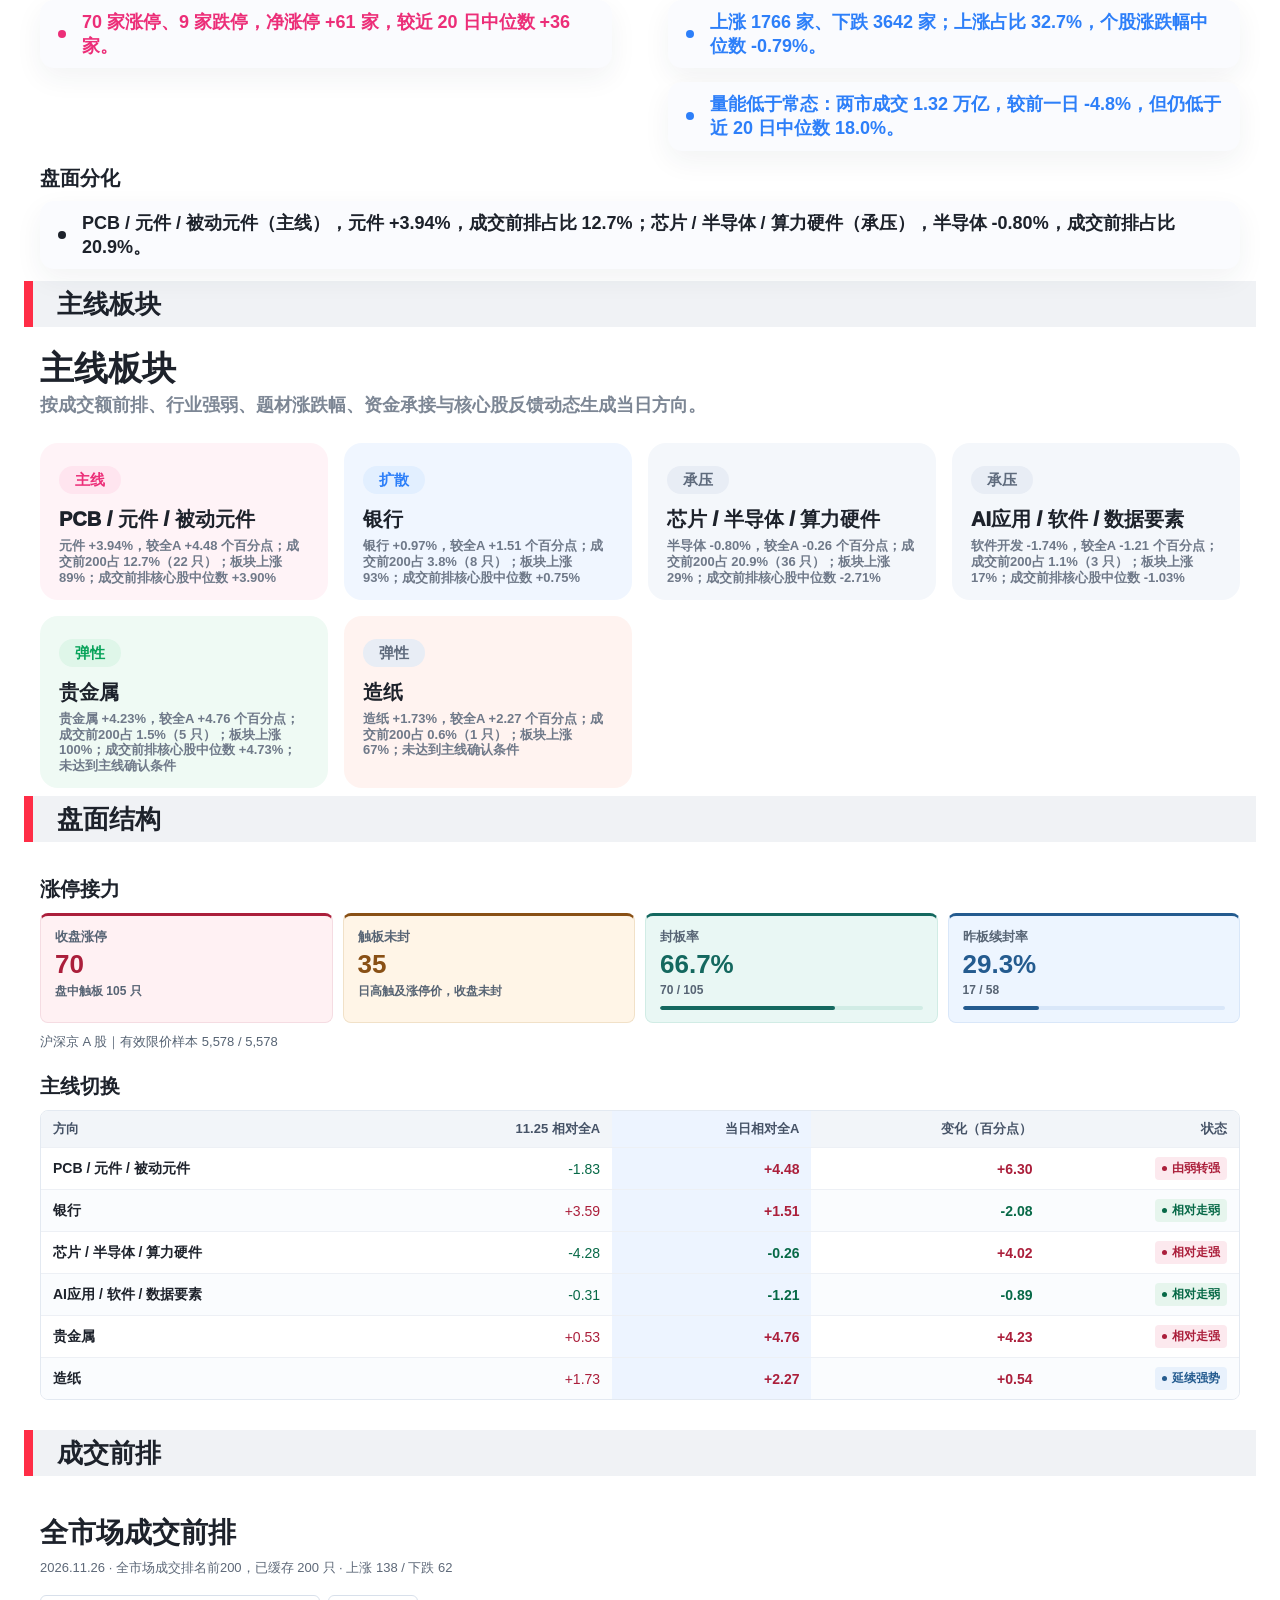
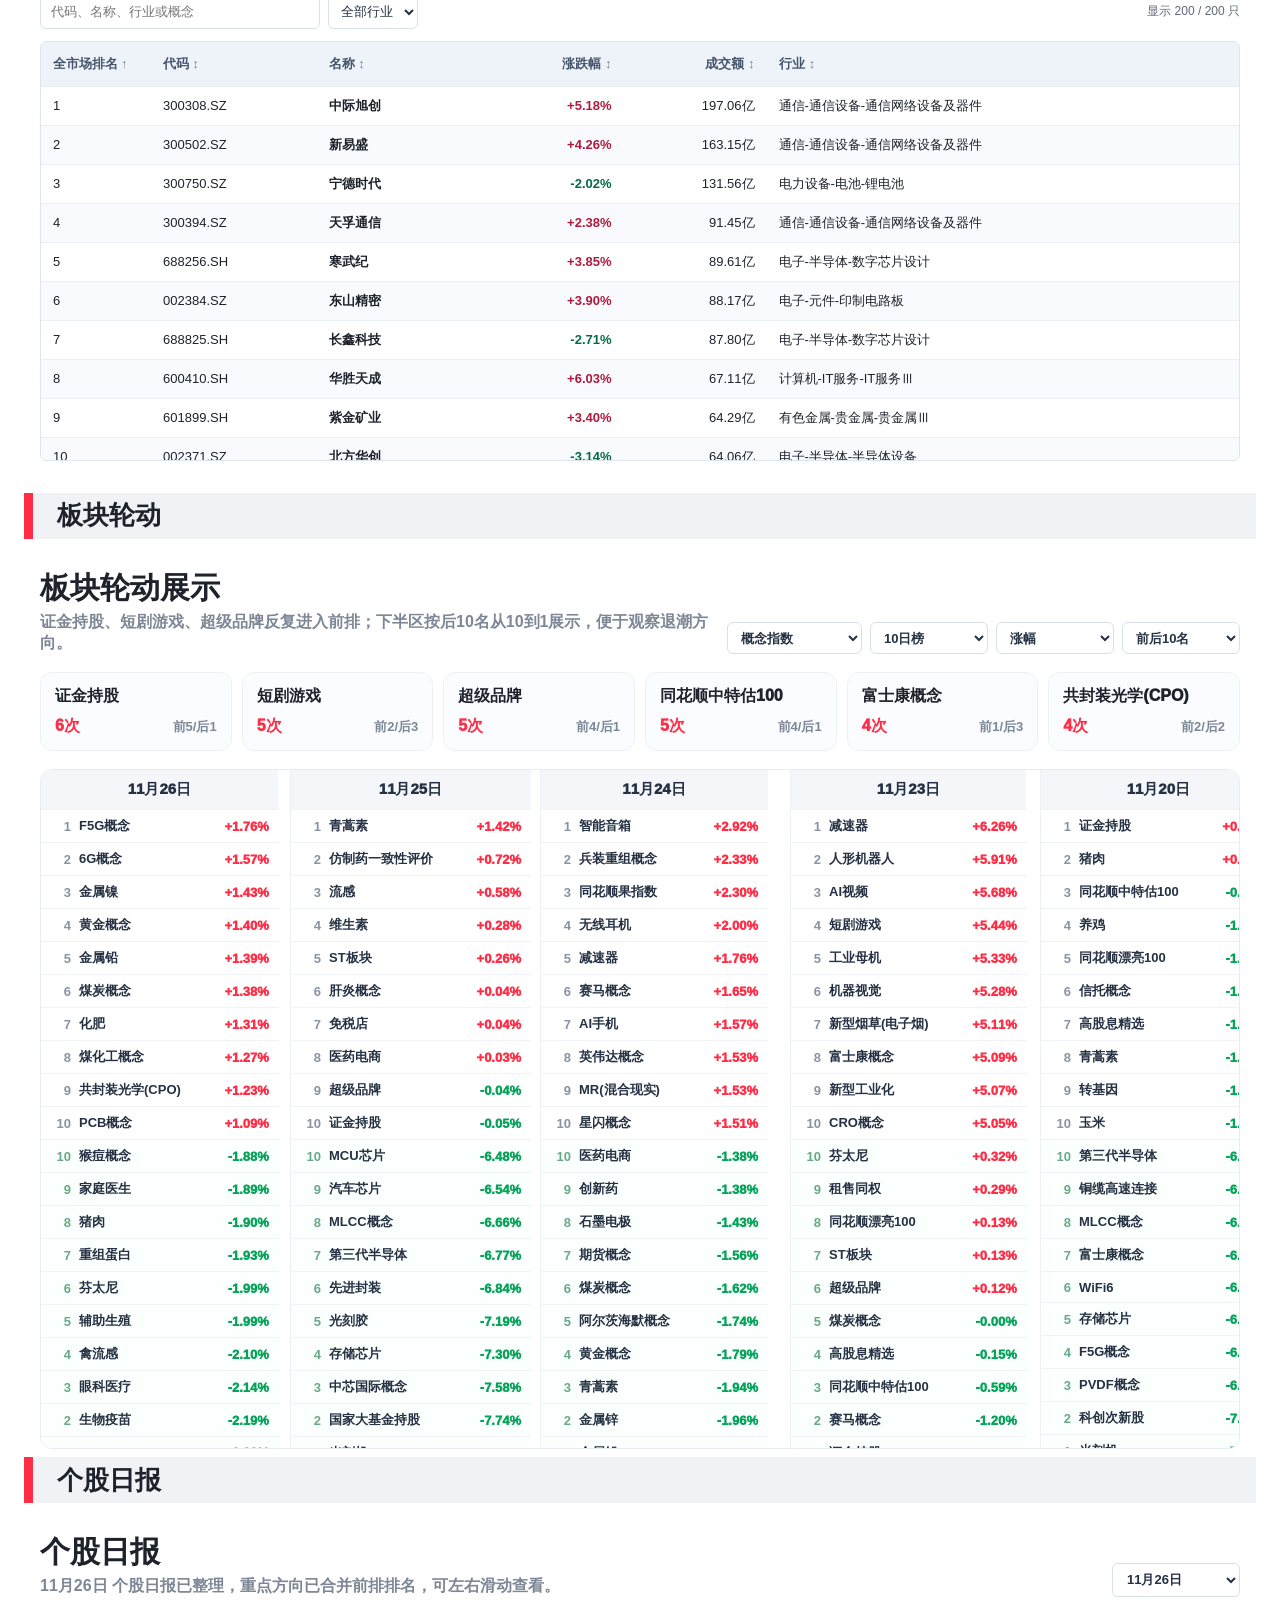
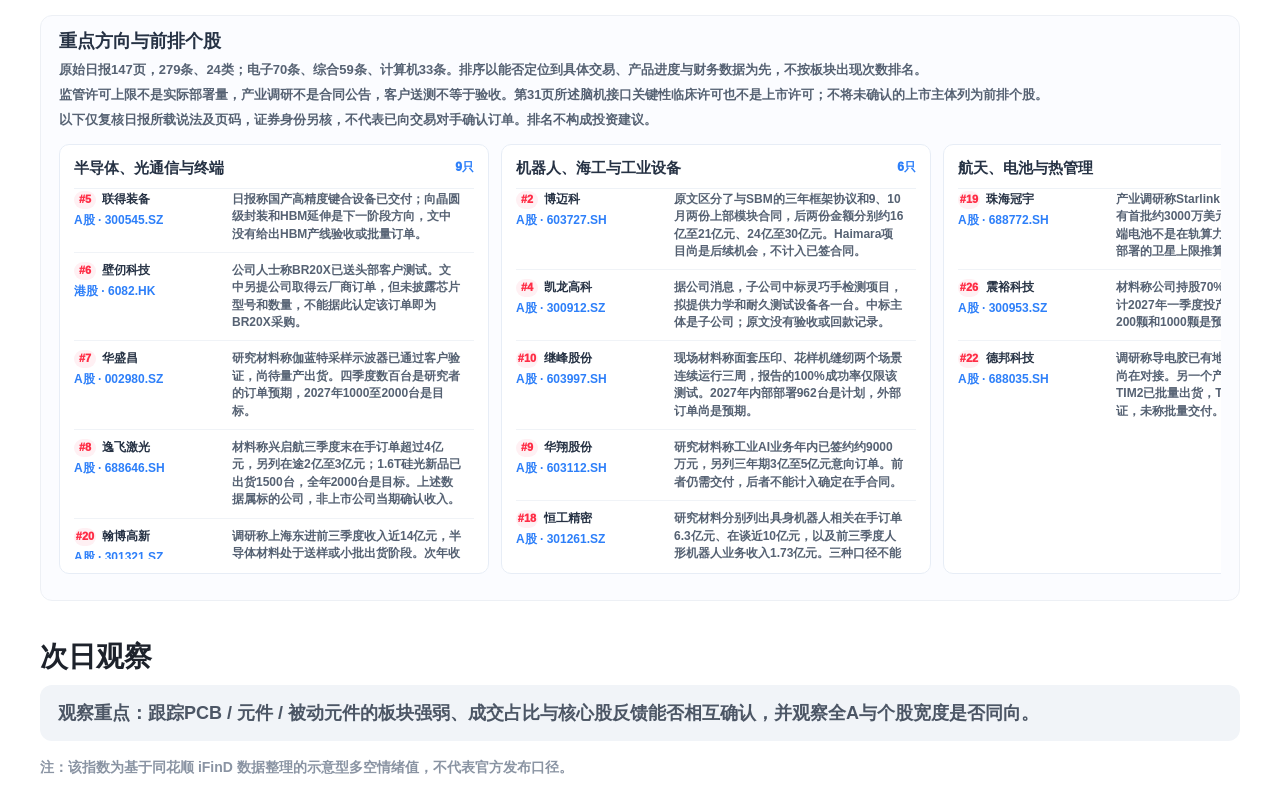
==== commit 24d37e6c: "Promote capital desk and publish audited ETF and DCN dashboards" ====
--- a/index.html
+++ b/index.html
@@ -95,8 +95,18 @@
       box-shadow: 0 8px 22px rgba(38, 49, 69, .08);
     }
 
-    .home-shortcuts { display: flex; align-items: center; gap: 8px; flex-wrap: wrap; }
-    .capital-entry { display: inline-flex; align-items: center; text-decoration: none; }
+    .page .topbar {margin-bottom:18px}
+    .desk-switch {display:grid;grid-template-columns:1fr 1fr;gap:10px;margin:0 0 24px}
+    .desk-item {min-width:0;display:flex;align-items:center;gap:14px;min-height:78px;padding:12px 20px;border:1px solid #e0e5e9;border-radius:6px;text-decoration:none}
+    .desk-item b {display:block;font-size:22px;font-weight:850;line-height:1.3}
+    .desk-item small {display:block;margin-top:3px;font-size:13px;font-weight:600}
+    .desk-code {font:700 13px/32px Consolas,monospace;align-self:center;text-align:center;min-width:34px;border:1px solid currentColor;border-radius:3px}
+    .desk-close {color:#862a41;background:#fff3f5;border-left:5px solid #ee4768}
+    .desk-funds {color:white;background:#106154;border-color:#106154;border-left:5px solid #99d6b0}
+    .desk-funds small {color:#d1eae1}
+    .desk-funds::after {content:'→';font-size:28px;line-height:1;margin-left:auto}
+    .desk-funds:hover,.desk-funds:focus-visible {background:#0a4b40;outline:3px solid #7cc4ab;outline-offset:2px}
+    @media(max-width:680px){.desk-switch{gap:6px;margin-bottom:16px}.desk-item{min-height:70px;padding:9px 8px;gap:6px}.desk-item b{font-size:17px}.desk-item small{font-size:11px}.desk-code{display:none}.desk-funds::after{font-size:19px}.page .topbar{margin-bottom:13px}}
     .history-button:hover {
       border-color: #ff8ca0;
       color: var(--red);
@@ -2820,13 +2830,14 @@
       </div>
       <div class="top-actions">
         <div class="badge">5月28日收盘版 / 真实数据</div>
-        <div class="home-shortcuts">
-          <a class="history-button capital-entry" href="capital-flow/index.html">资金面跟踪</a>
-          <button class="history-button" type="button" data-history-open>查看历史</button>
-        </div>
+        <button class="history-button" type="button" data-history-open>查看历史</button>
       </div>
     </header>
 
+    <nav class="desk-switch" aria-label="复盘啦工作台">
+      <div class="desk-item desk-close" aria-current="page"><span class="desk-code" aria-hidden="true">01</span><div><b>收盘复盘</b><small>温度 · 板块 · 个股</small></div></div>
+      <a class="desk-item desk-funds" href="capital-flow/index.html"><span class="desk-code" aria-hidden="true">02</span><div><b>资金面跟踪</b><small>ETF · 融资 · 衍生品</small></div></a>
+    </nav>
     <div class="review-workbench" data-workbench></div>
     <details class="review-audit" data-review-audit></details>
 
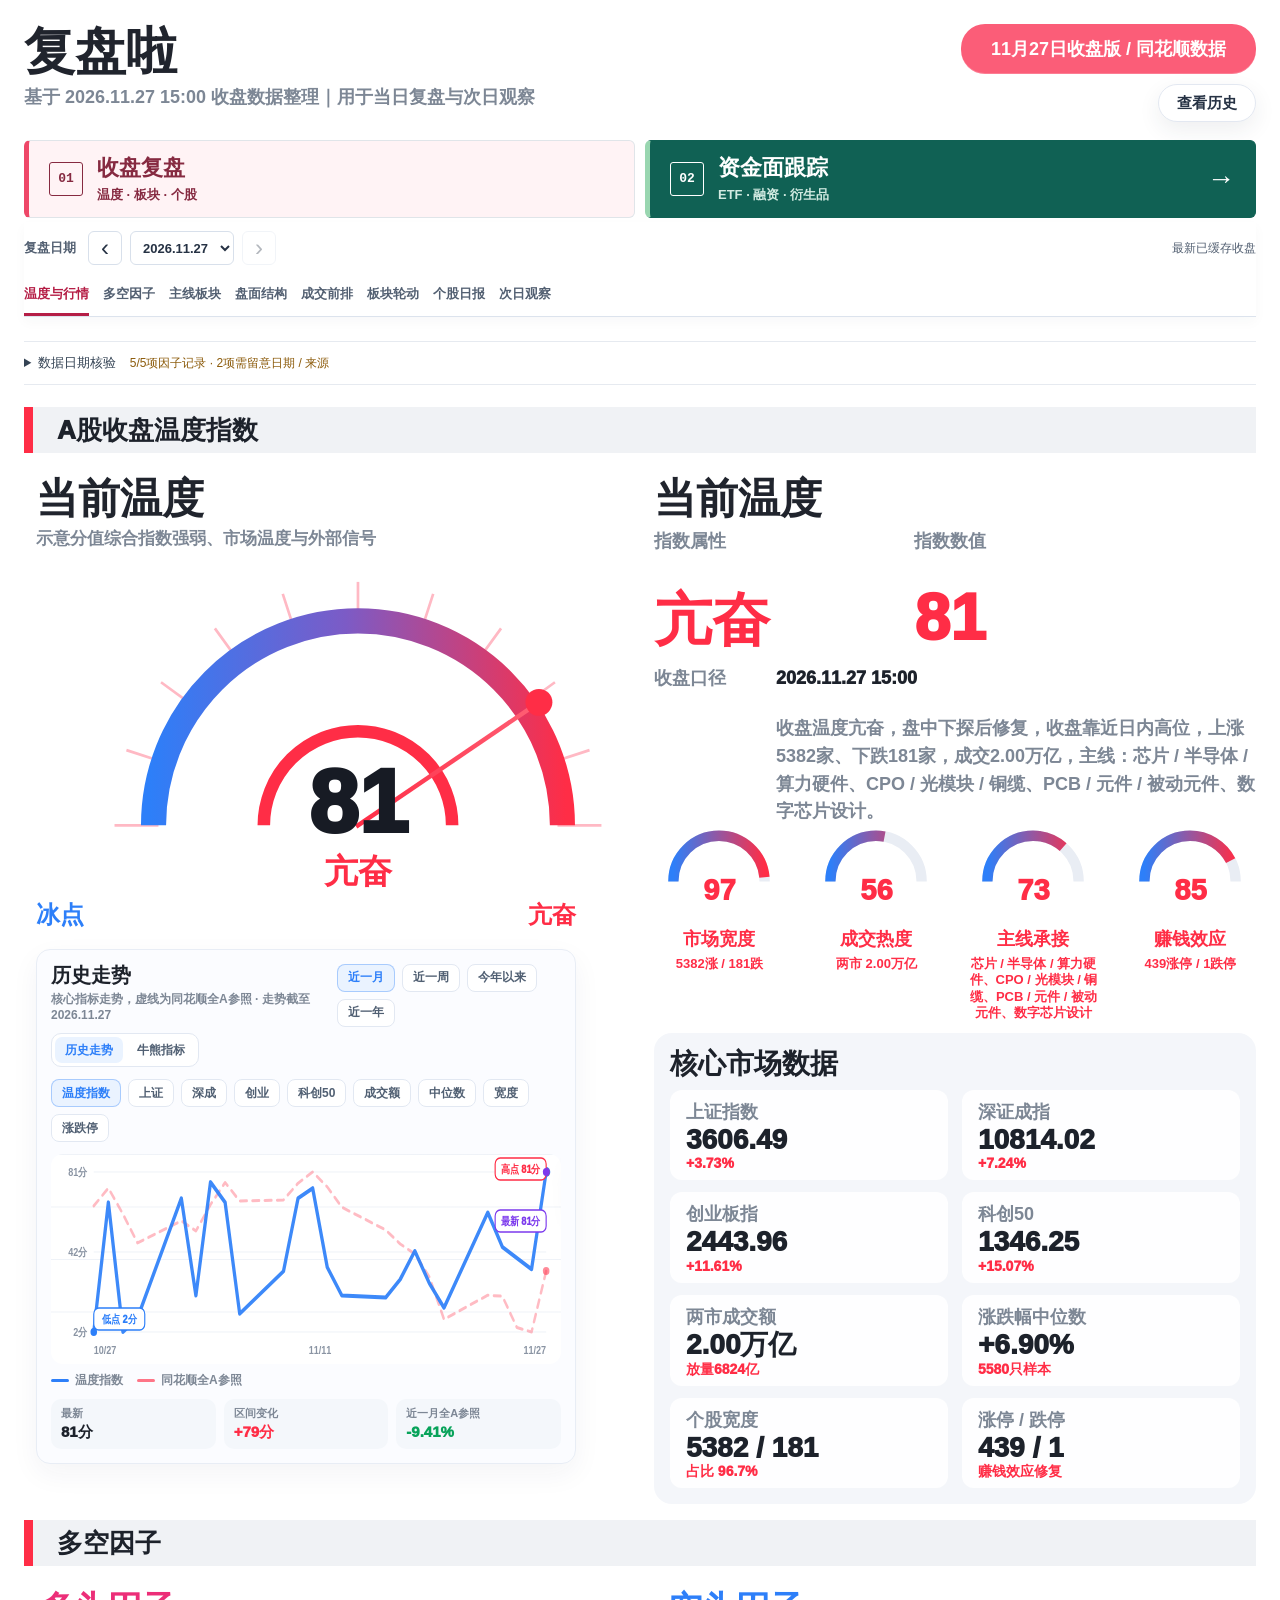
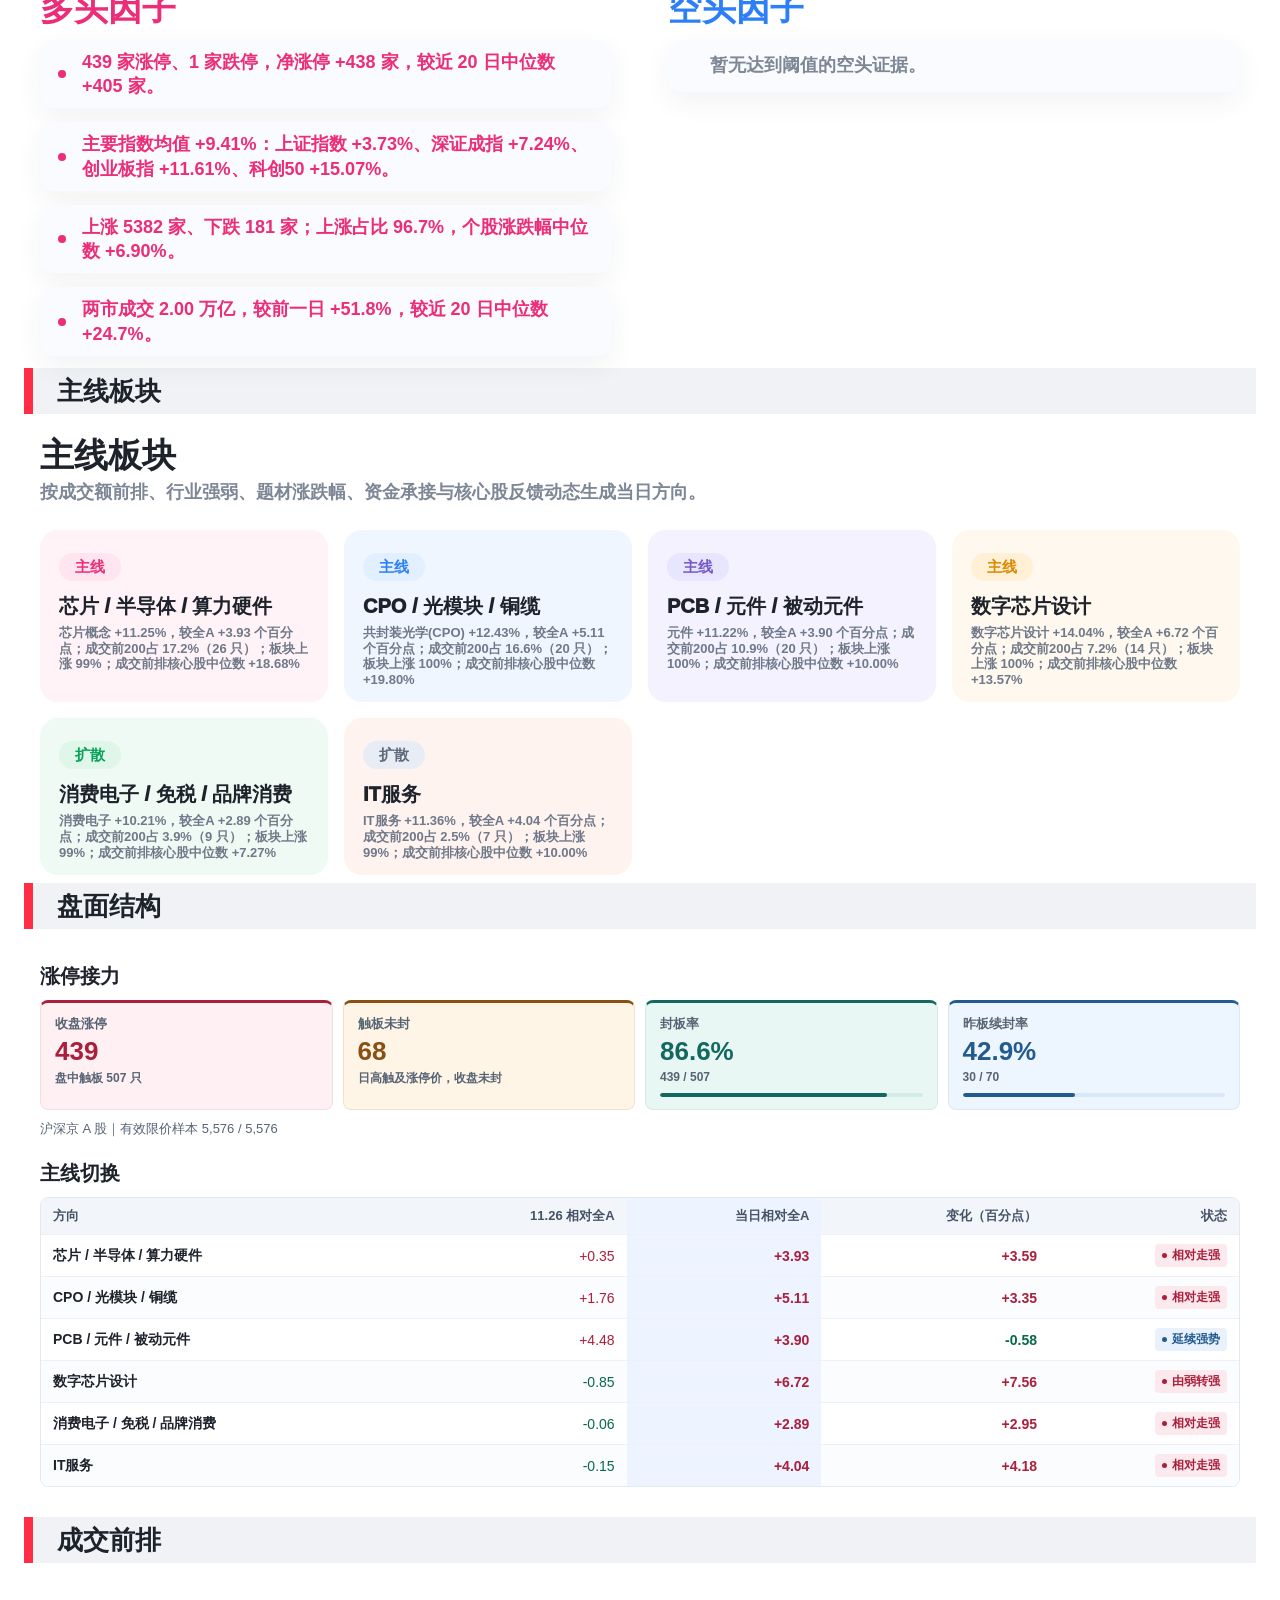
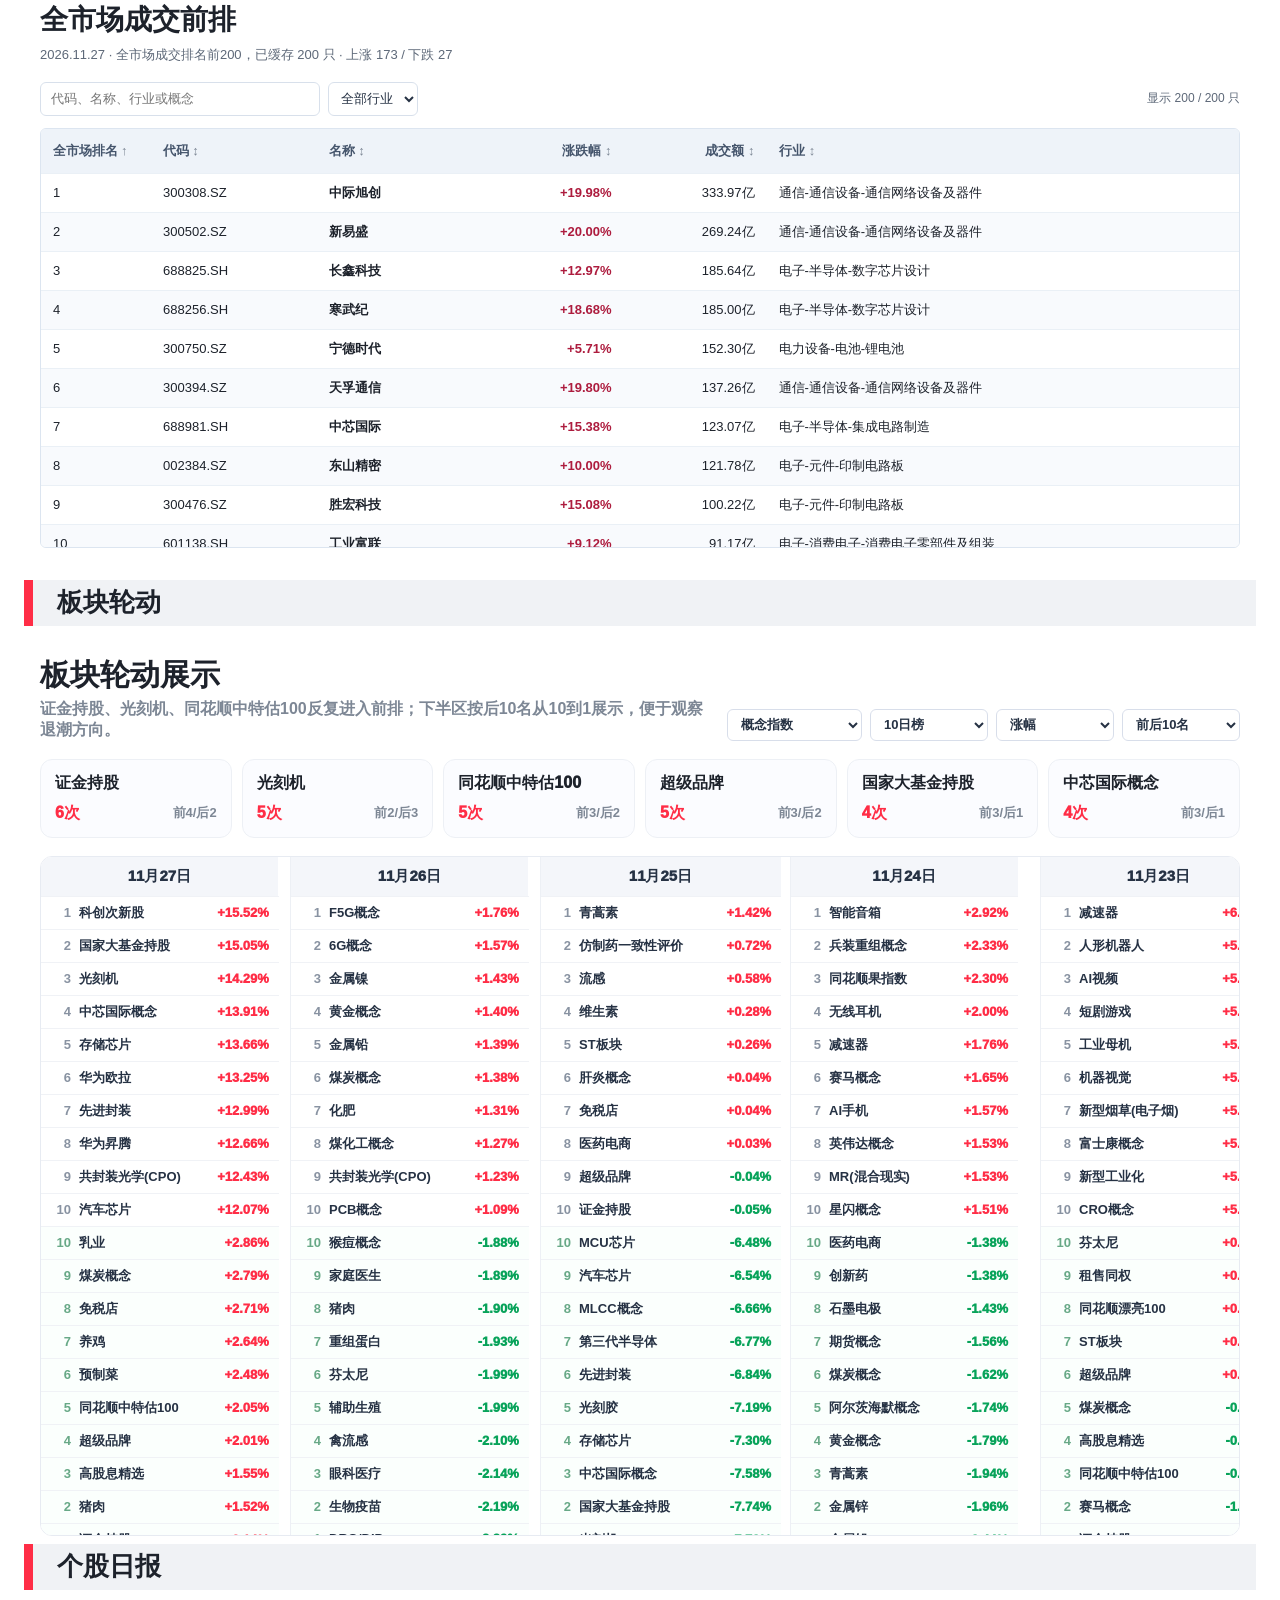
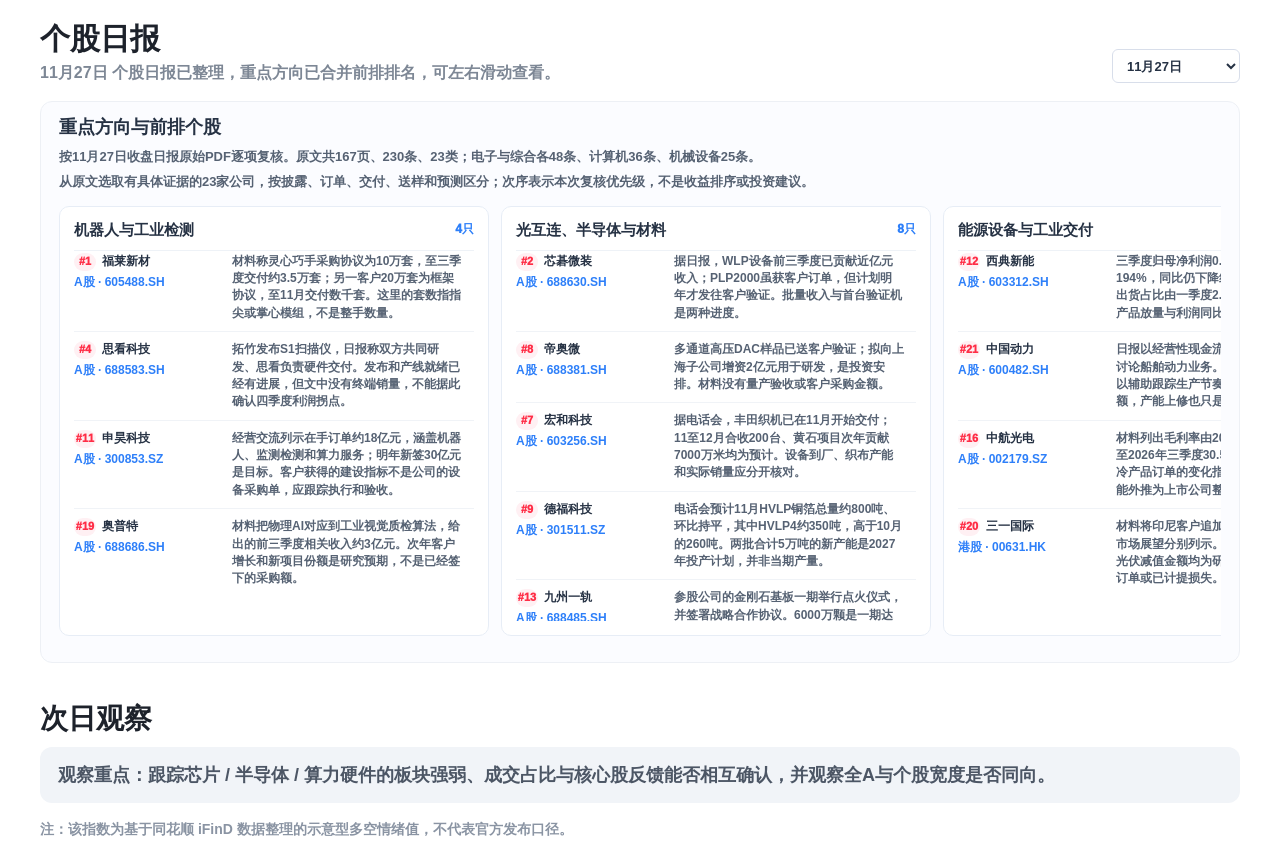
==== commit 5bd86855: "Update 复盘啦 2026-11-27 17:10" ====
--- a/index.html
+++ b/index.html
@@ -3338,7 +3338,7 @@
         if (loadingPromise) return loadingPromise;
         loadingPromise = new Promise((resolve, reject) => {
           const script = document.createElement("script");
-          script.src = `data/stock_daily_web.js?v=20261126173838`;
+          script.src = `data/stock_daily_web.js?v=20261127171038`;
           script.onload = () => resolve(window.STOCK_DAILY_REPORTS || {});
           script.onerror = () => reject(new Error("个股日报加载失败"));
           document.head.appendChild(script);
@@ -3364,7 +3364,7 @@
         if (!window.STOCK_DAILY_CONTEXTS) {
           if (!manifestPromise) manifestPromise = new Promise((resolve, reject) => {
             const script = document.createElement("script");
-            script.src = `data/stock_daily_contexts_web.js?v=20261126173838`;
+            script.src = `data/stock_daily_contexts_web.js?v=20261127171038`;
             script.onload = () => resolve(window.STOCK_DAILY_CONTEXTS || {});
             script.onerror = () => {
               script.remove();
@@ -3956,8 +3956,8 @@
       };
     })();
   </script>
-  <script src="data/trend.js?v=20261126"></script>
-  <script src="data/latest_web.js?v=20261126-d20e15ac1c" onerror="document.querySelector('[data-loading-text]').textContent='最新数据加载失败，请刷新后重试。'"></script>
+  <script src="data/trend.js?v=20261127"></script>
+  <script src="data/latest_web.js?v=20261127-fe5429a1dd" onerror="document.querySelector('[data-loading-text]').textContent='最新数据加载失败，请刷新后重试。'"></script>
   <script>
     window.ensureRotationConstituents = (() => {
       let loadingPromise = null;
@@ -3966,7 +3966,7 @@
         if (loadingPromise) return loadingPromise;
         loadingPromise = new Promise((resolve, reject) => {
           const script = document.createElement("script");
-          script.src = `data/rotation_constituents.js?v=20261126173838`;
+          script.src = `data/rotation_constituents.js?v=20261127171038`;
           script.onload = () => resolve(window.ROTATION_CONSTITUENTS || {});
           script.onerror = () => reject(new Error("板块个股明细加载失败"));
           document.head.appendChild(script);
@@ -3982,7 +3982,7 @@
         if (loadingPromise) return loadingPromise;
         loadingPromise = new Promise((resolve, reject) => {
           const script = document.createElement("script");
-          script.src = `data/rotation_datasets.js?v=20261126173838`;
+          script.src = `data/rotation_datasets.js?v=20261127171038`;
           script.onload = () => resolve(window.ROTATION_DATASETS || {});
           script.onerror = () => reject(new Error("板块轮动榜单加载失败"));
           document.head.appendChild(script);
@@ -4931,8 +4931,8 @@
       if (loadingScreen) loadingScreen.hidden = true;
     })();
   </script>
-  <script src="data/history.js?v=20261126-a778105b65"></script>
-  <script src="data/bond_equity_value.js?v=20261126"></script>
+  <script src="data/history.js?v=20261127-0c98a98e69"></script>
+  <script src="data/bond_equity_value.js?v=20261127"></script>
   <script>
     (function setupHistoryTrendPanel() {
       const latestData = window.MARKET_SENTIMENT_DATA || {};
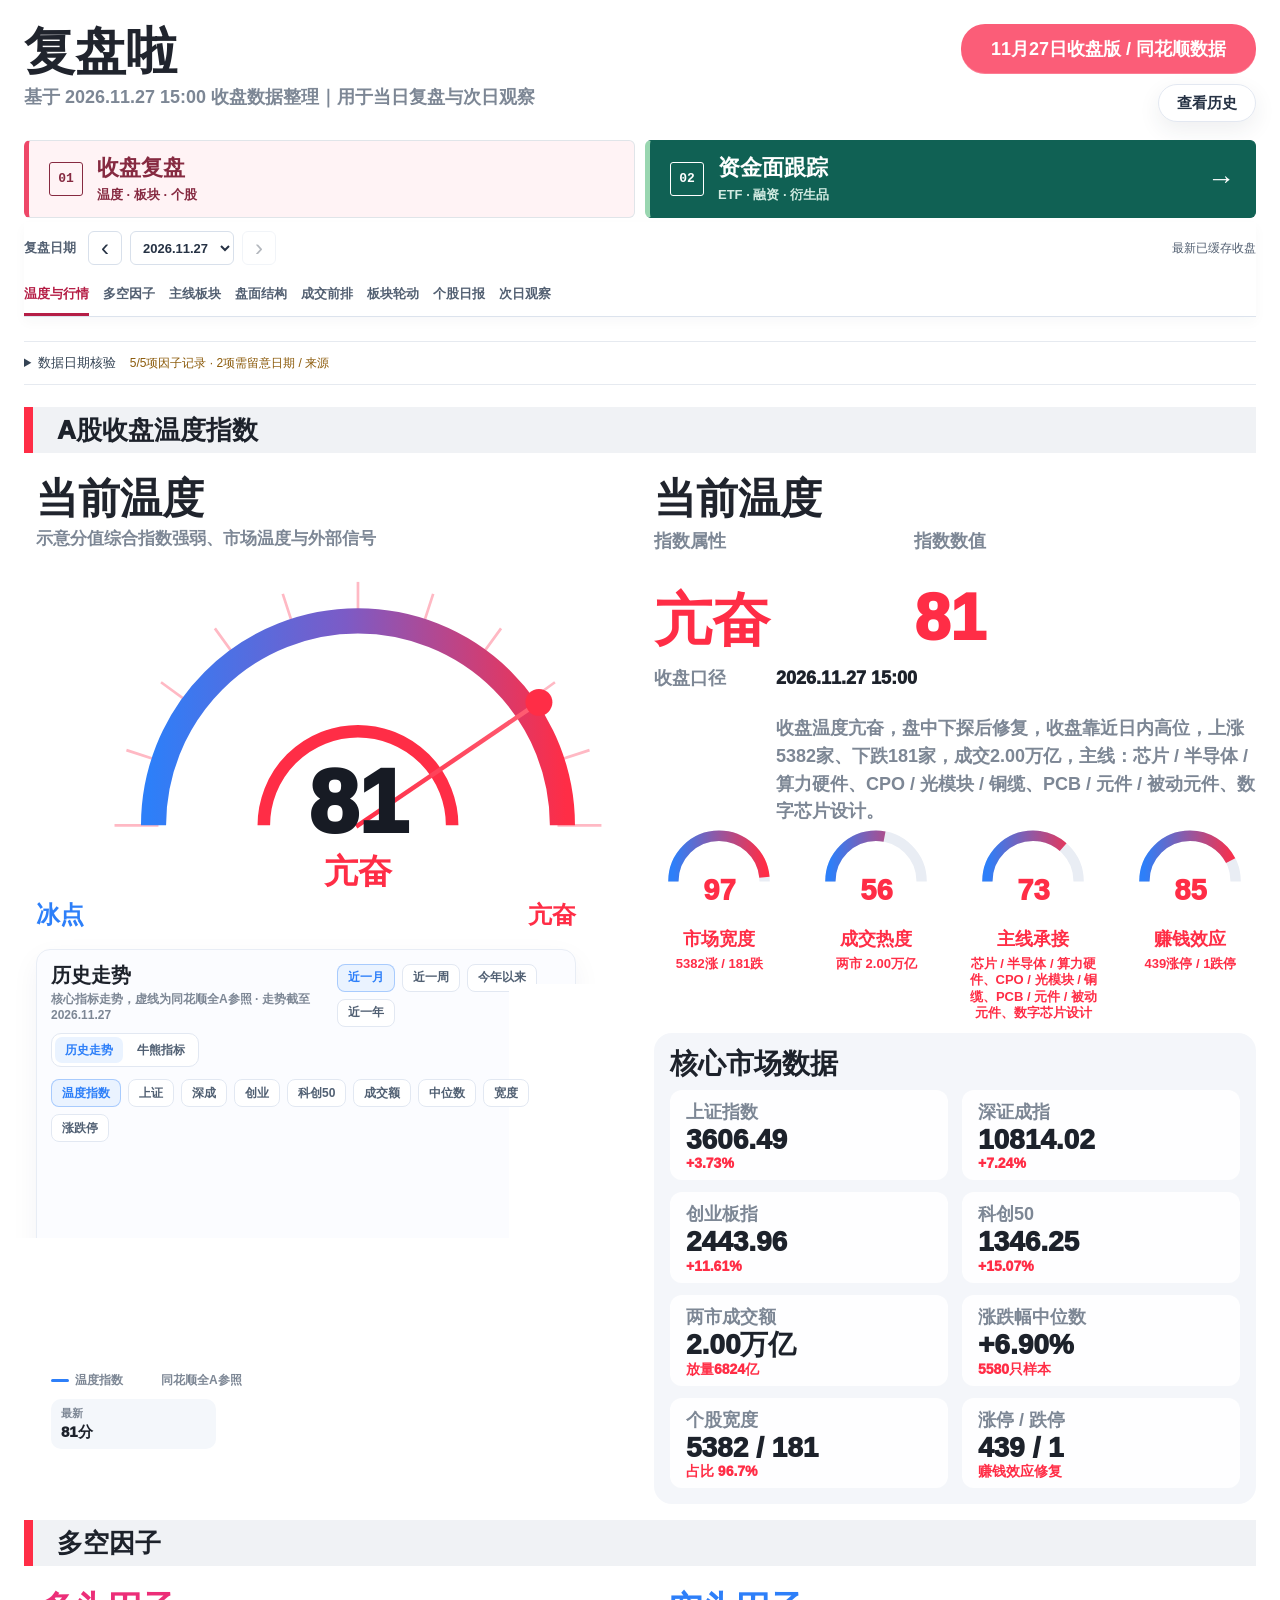
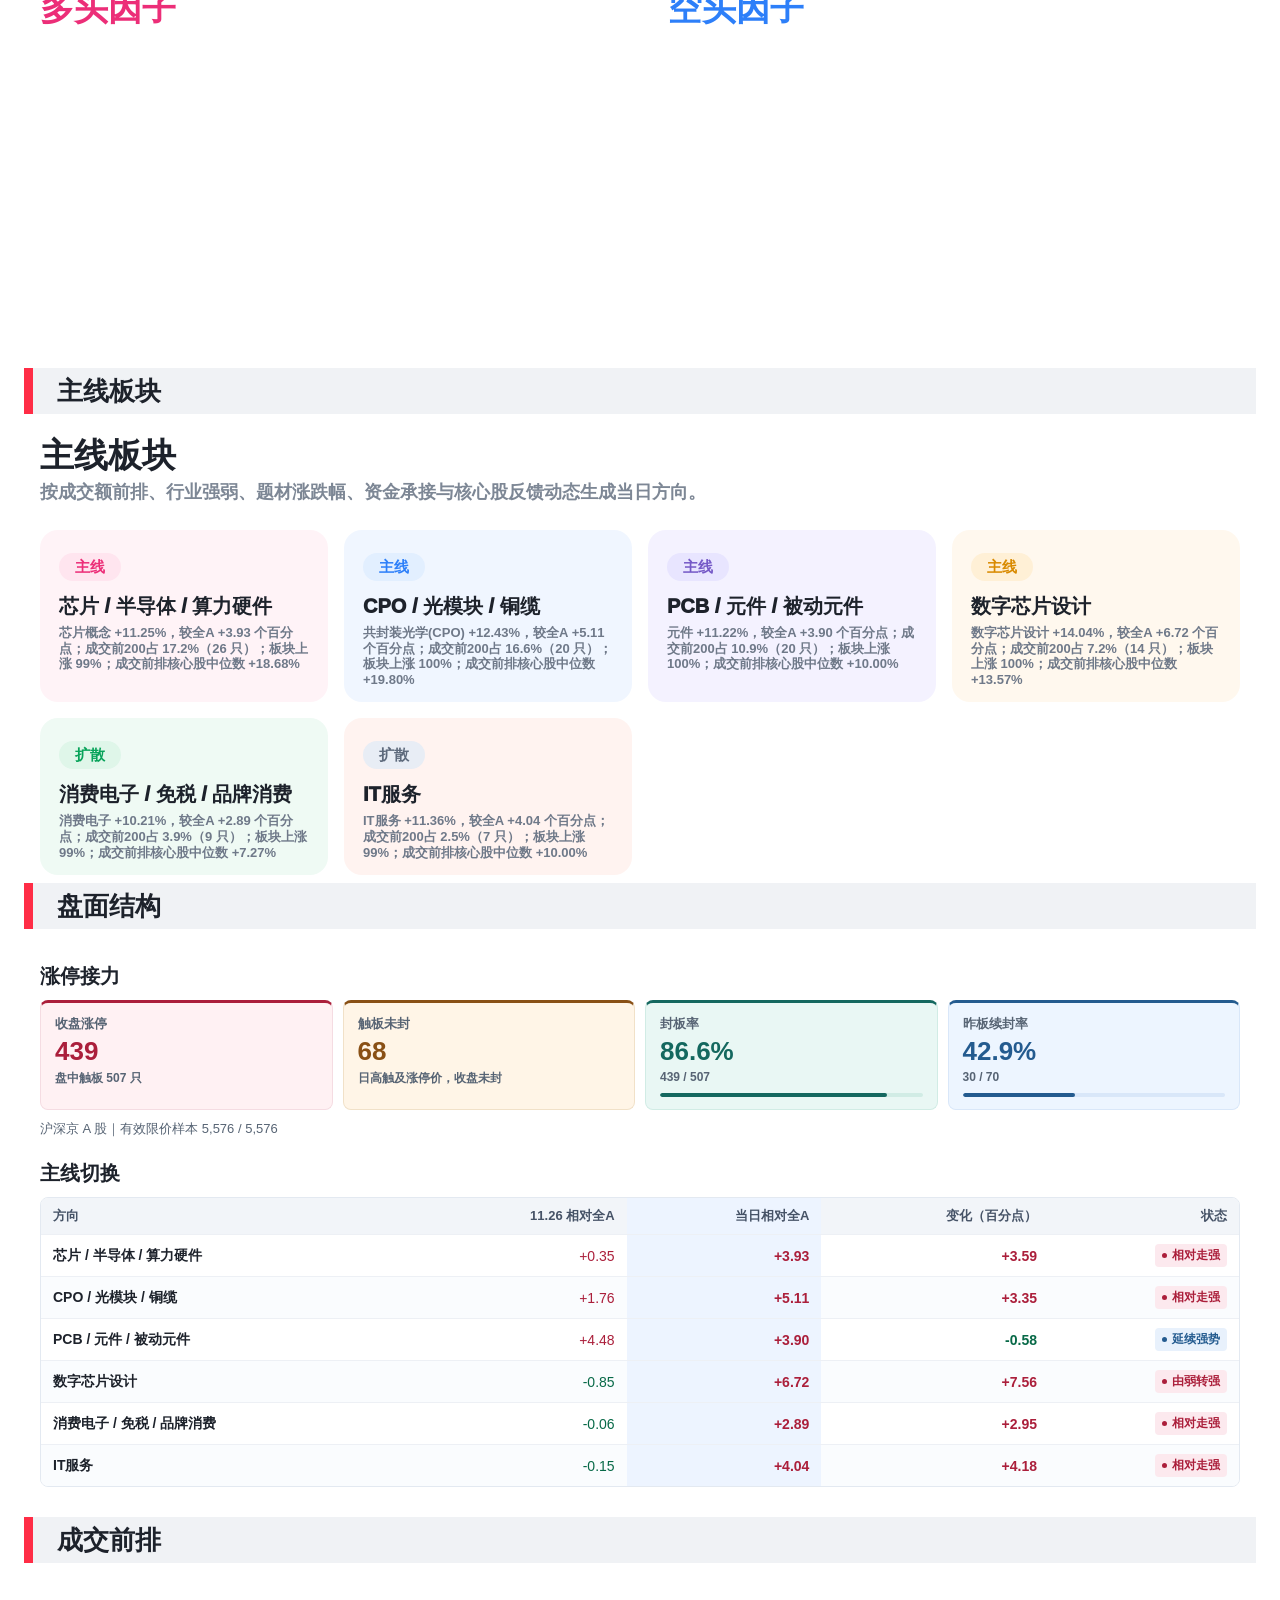
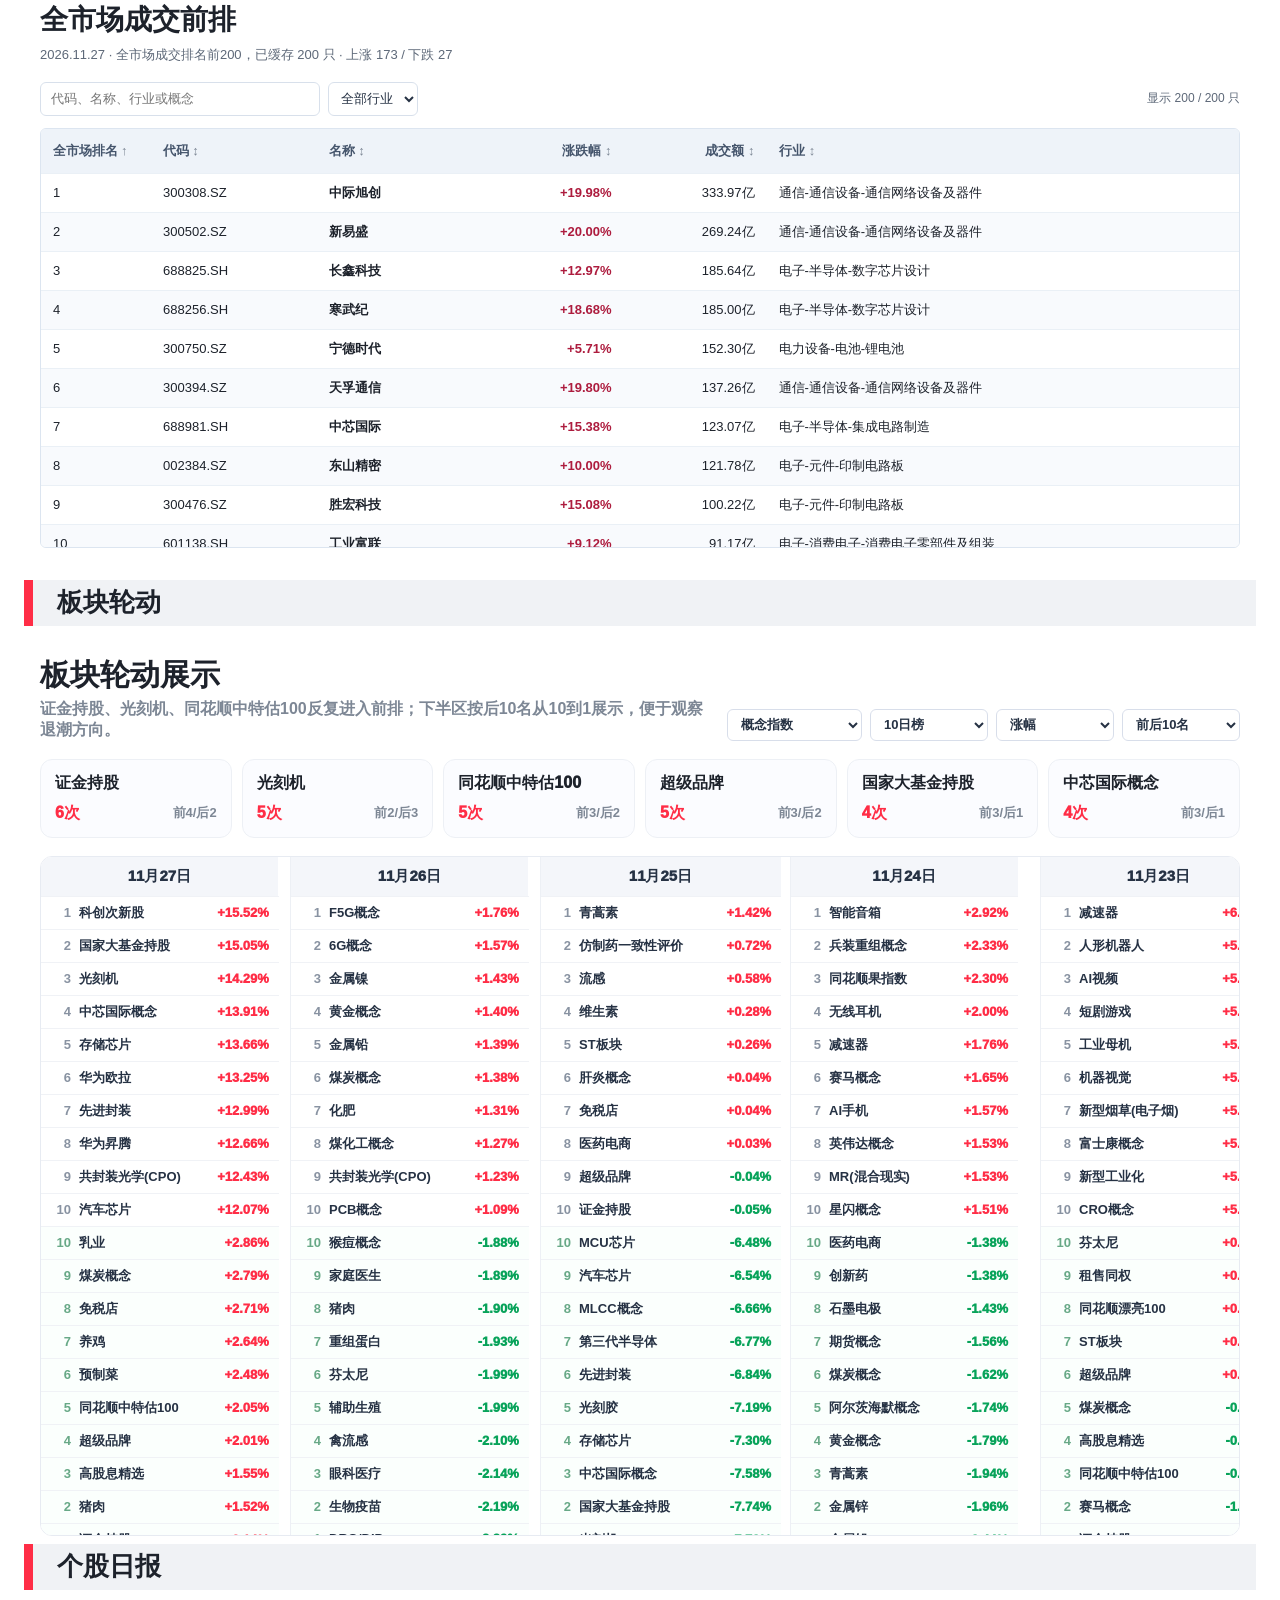
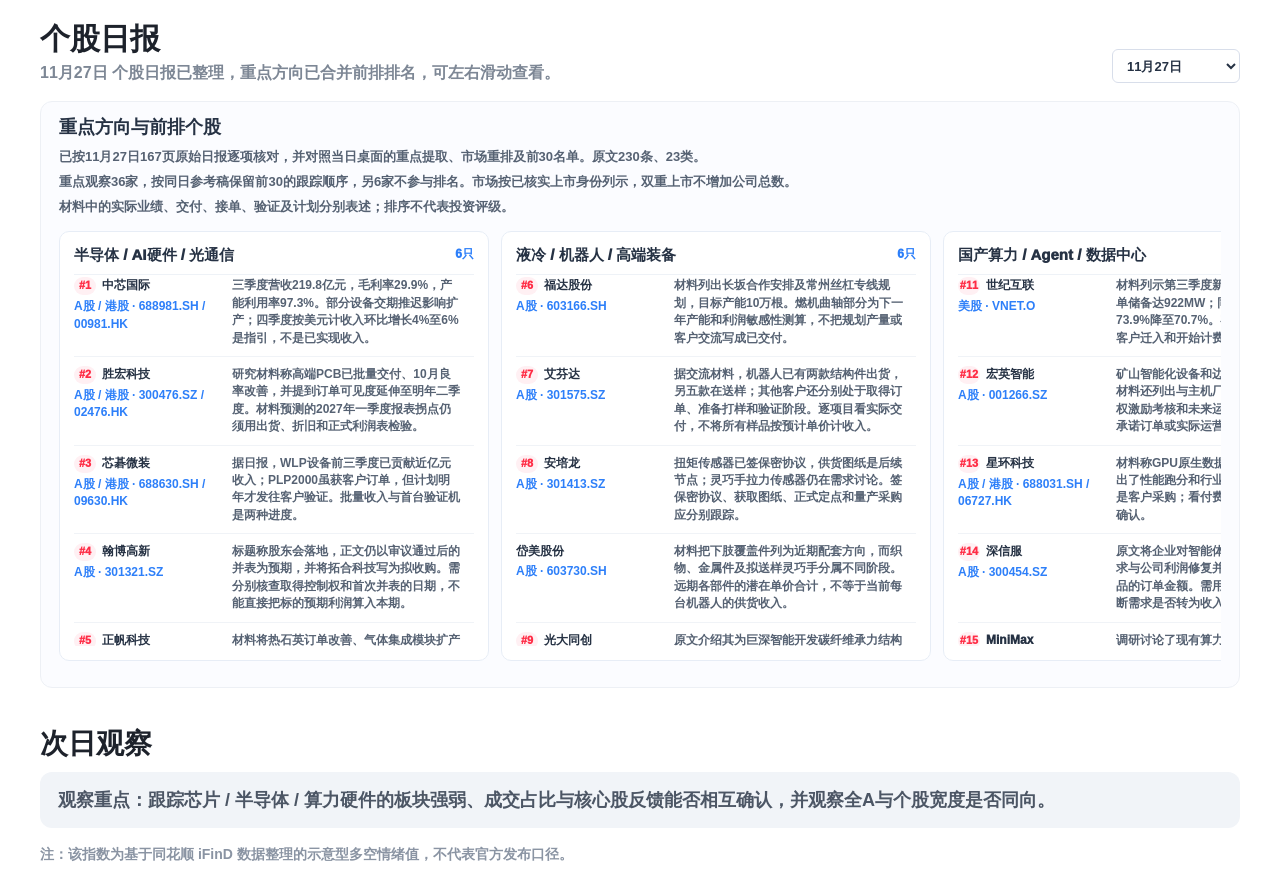
==== commit 913c1905: "Update 复盘啦 2026-11-27 17:58" ====
--- a/index.html
+++ b/index.html
@@ -3338,7 +3338,7 @@
         if (loadingPromise) return loadingPromise;
         loadingPromise = new Promise((resolve, reject) => {
           const script = document.createElement("script");
-          script.src = `data/stock_daily_web.js?v=20261127171038`;
+          script.src = `data/stock_daily_web.js?v=20261127175844`;
           script.onload = () => resolve(window.STOCK_DAILY_REPORTS || {});
           script.onerror = () => reject(new Error("个股日报加载失败"));
           document.head.appendChild(script);
@@ -3364,7 +3364,7 @@
         if (!window.STOCK_DAILY_CONTEXTS) {
           if (!manifestPromise) manifestPromise = new Promise((resolve, reject) => {
             const script = document.createElement("script");
-            script.src = `data/stock_daily_contexts_web.js?v=20261127171038`;
+            script.src = `data/stock_daily_contexts_web.js?v=20261127175844`;
             script.onload = () => resolve(window.STOCK_DAILY_CONTEXTS || {});
             script.onerror = () => {
               script.remove();
@@ -3966,7 +3966,7 @@
         if (loadingPromise) return loadingPromise;
         loadingPromise = new Promise((resolve, reject) => {
           const script = document.createElement("script");
-          script.src = `data/rotation_constituents.js?v=20261127171038`;
+          script.src = `data/rotation_constituents.js?v=20261127175844`;
           script.onload = () => resolve(window.ROTATION_CONSTITUENTS || {});
           script.onerror = () => reject(new Error("板块个股明细加载失败"));
           document.head.appendChild(script);
@@ -3982,7 +3982,7 @@
         if (loadingPromise) return loadingPromise;
         loadingPromise = new Promise((resolve, reject) => {
           const script = document.createElement("script");
-          script.src = `data/rotation_datasets.js?v=20261127171038`;
+          script.src = `data/rotation_datasets.js?v=20261127175844`;
           script.onload = () => resolve(window.ROTATION_DATASETS || {});
           script.onerror = () => reject(new Error("板块轮动榜单加载失败"));
           document.head.appendChild(script);
